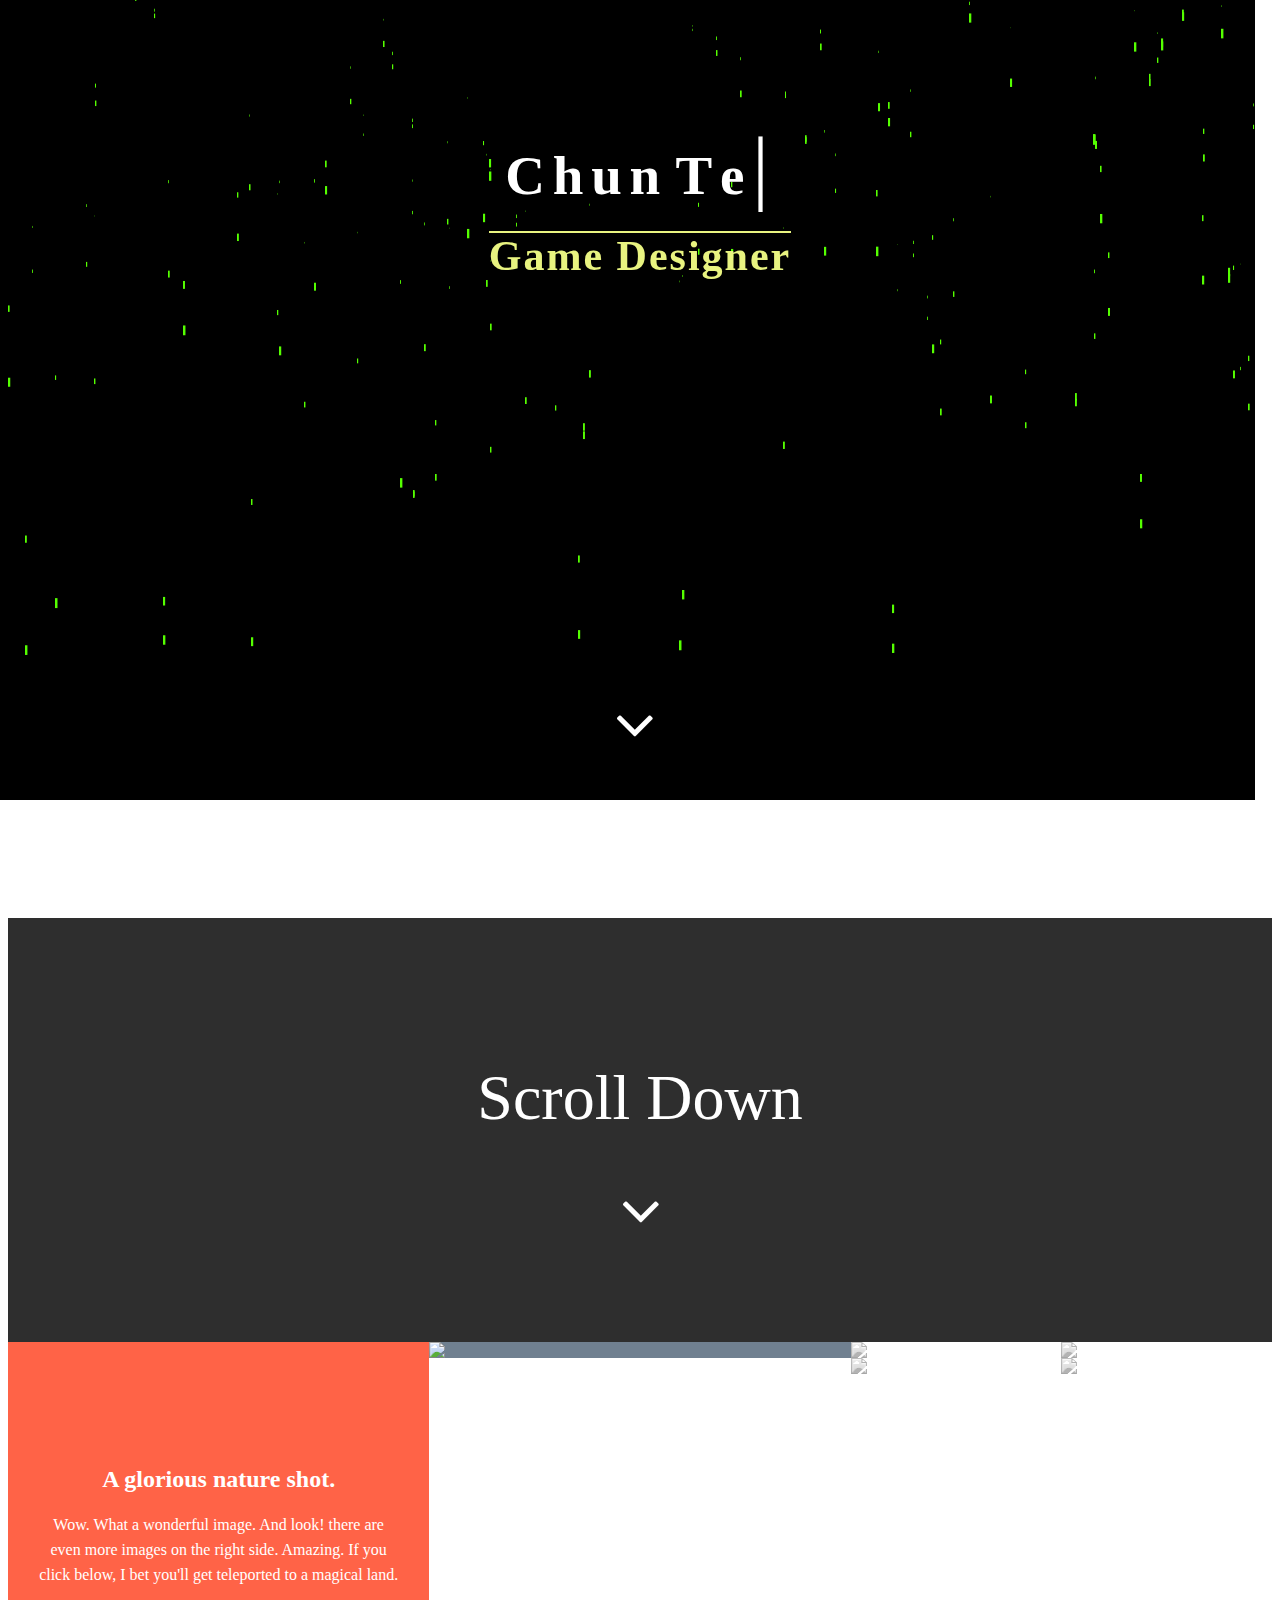
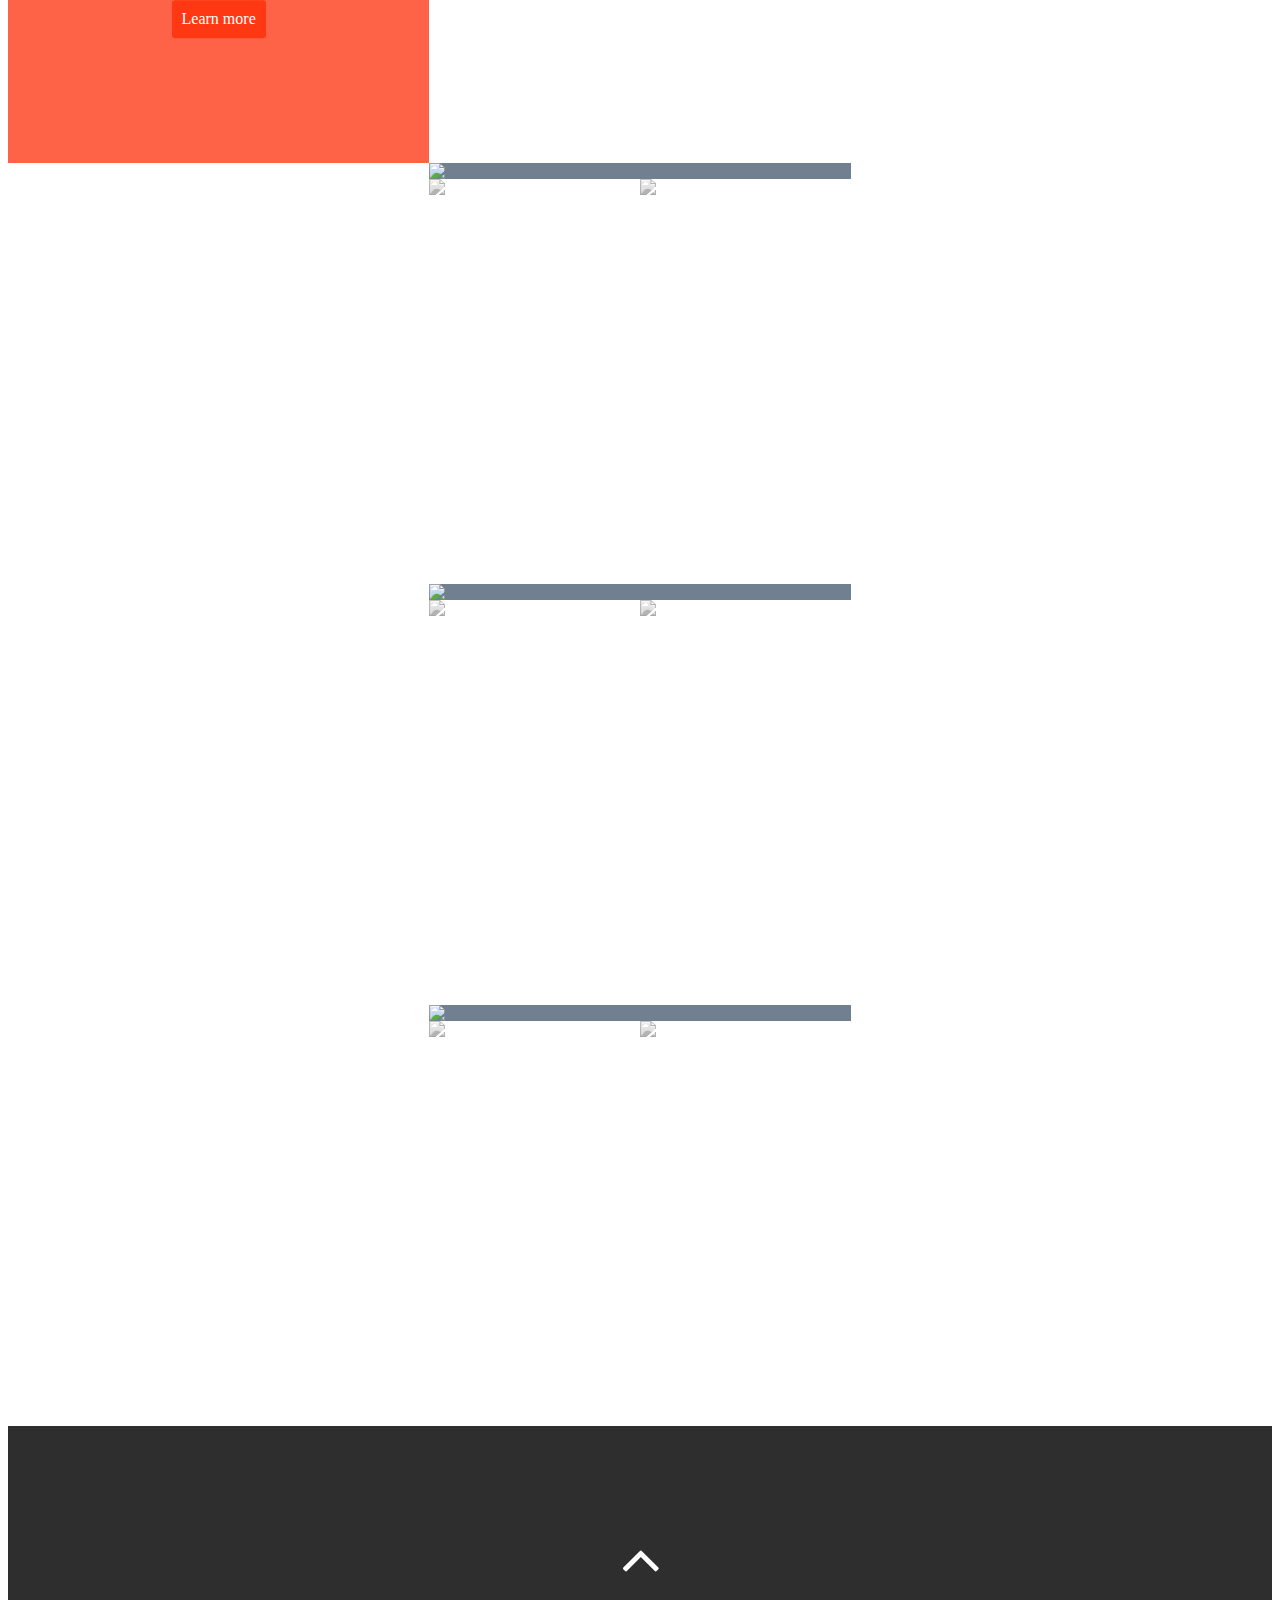
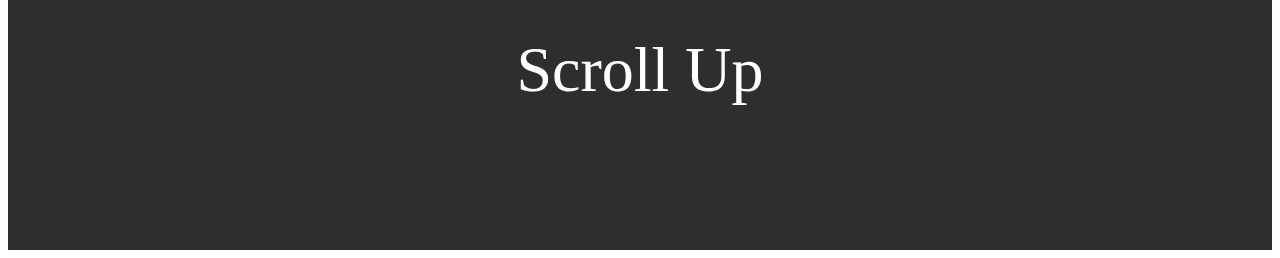
==== index.html @ 8a5d2be0 "some new stuff" ====
<!DOCTYPE html>
<html>
<head>
<meta charset="utf-8">
<meta name="viewport" content="width=device-width, initial-scale=1">
<link href="css/main.css" rel="stylesheet">
<link href="css/typing.css" rel="stylesheet">
<link href="css/box.css" rel="stylesheet">
<link rel="stylesheet" href="https://cdnjs.cloudflare.com/ajax/libs/font-awesome/4.4.0/css/font-awesome.min.css">
  <!-- <link href='https://fonts.googleapis.com/css?family=Montserrat' rel='stylesheet' type='text/css'> -->


	<title>Index</title>
</head>

<body>

	<script src="https://cdnjs.cloudflare.com/ajax/libs/jquery/2.1.3/jquery.min.js"></script>
	<script type="text/javascript" src="js/main.js"></script>
    <script type="text/javascript" src="js/layout.js"></script>
	<canvas id="canvas"></canvas>
    <script type="text/javascript" src="js/rain.js"></script>

    <header class="main_h">

	    <div class="row">
	        <a class="logo" href="index.html"><img src="img/home.png" ></a>

	        <nav>
	            <ul>
	                <li><a href="index.html#about">About</a></li>
	                <li><a href="index.html#projects">Projects</a></li>
	                <li><a href="index.html#contact">Contact</a></li>
	            </ul>
	        </nav>

	    </div> 

	</header>

    <div class="head">
        <div class="typing">
		      <span>C</span>
		      <span>h</span>
		      <span>u</span>
		      <span>n</span>
		      <span></span>
		      <span>T</span>
		      <span>e</span>
		      <span class="blink">|</span>
    	</div>

    	<h1><span>Game Designer</span></h1>

	    <div id="loader" style="visibility: visible;">
	      <!-- <div id="loading">LOADING</div> -->
	      <div id="origin" class="grass cube">
	        <div class="face boxtop"></div>
	        <div class="face boxbottom"></div>
	        <div class="face boxfront"></div>
	        <div class="face boxback"></div>
	        <div class="face boxleft"></div>
	        <div class="face boxright"></div>
	      </div>
    	</div>

    	<i class="fa fa-angle-down animated bounce"></i>

	</div>



  </div>
    <div class="header">


       <h1>Scroll Down</h1>
       <i class="fa fa-angle-down animated bounce"></i>
    </div>

    <div class="section animate">
       <div class="middle">
          <img src="https://images.unsplash.com/photo-1460400408855-36abd76648b9?dpr=2&auto=format&crop=entropy&fit=crop&w=250&h=250&q=80" />
       </div>
       <div class="left title">
          <div class="content">
             <h2>A glorious nature shot.</h2>
             <p>Wow. What a wonderful image. And look! there are even more images on the right side. Amazing. If you click below, I bet you'll get teleported to a magical land.</p>
             <a href="#" class="btn-primary">Learn more</a>
          </div>
       </div>
       <div class="right tiles">
          <img src="https://images.unsplash.com/photo-1460400408855-36abd76648b9?dpr=2&auto=format&crop=entropy&fit=crop&w=250&h=250&q=80" />
          <img src="https://images.unsplash.com/photo-1460400408855-36abd76648b9?dpr=2&auto=format&crop=entropy&fit=crop&w=250&h=250&q=80" />
          <img src="https://images.unsplash.com/photo-1460400408855-36abd76648b9?dpr=2&auto=format&crop=entropy&fit=crop&w=250&h=250&q=80" />
          <img src="https://images.unsplash.com/photo-1460400408855-36abd76648b9?dpr=2&auto=format&crop=entropy&fit=crop&w=250&h=250&q=80" />
       </div>
    </div>

    <div class="section">
       <div class="middle">
          <img src="https://images.unsplash.com/photo-1464655646192-3cb2ace7a67e?dpr=2&auto=format&crop=entropy&fit=crop&w=250&h=250&q=80" />
       </div>
       <div class="right title">
          <div class="content">
             <h2>Check out this guy.</h2>
             <p>What an interesting looking person! I wonder if they've ever climbed Mount Everest, or seen the Egyptian Pyramids. If not, I hope that one day they get to. You go random stock image person! Follow your dreams!</p>
          </div>
       </div>
       
       <div class="left tiles">
          <img src="https://images.unsplash.com/photo-1464655646192-3cb2ace7a67e?dpr=2&auto=format&crop=entropy&fit=crop&w=250&h=250&q=80" />
          <img src="https://images.unsplash.com/photo-1464655646192-3cb2ace7a67e?dpr=2&auto=format&crop=entropy&fit=crop&w=250&h=250&q=80" />
          <img src="https://images.unsplash.com/photo-1464655646192-3cb2ace7a67e?dpr=2&auto=format&crop=entropy&fit=crop&w=250&h=250&q=80" />
          <img src="https://images.unsplash.com/photo-1464655646192-3cb2ace7a67e?dpr=2&auto=format&crop=entropy&fit=crop&w=250&h=250&q=80" />
       </div>
       
    </div>

    <div class="section">
       <div class="middle">
          <img src="https://images.unsplash.com/photo-1465326117523-6450112b60b2?dpr=2&auto=format&crop=entropy&fit=crop&w=250&h=250&q=80" />
       </div>
       <div class="left title">
          <div class="content">
             <h2>That is one pretty building.</h2>
             <p>I once thought about becoming an architect. I wanted to create a house fit for a king. But then I failed maths. So I became a frontend developer instead.</p>
          </div>
       </div>
       
       <div class="right tiles">
          <img src="https://images.unsplash.com/photo-1465326117523-6450112b60b2?dpr=2&auto=format&crop=entropy&fit=crop&w=250&h=250&q=80" />
          <img src="https://images.unsplash.com/photo-1465326117523-6450112b60b2?dpr=2&auto=format&crop=entropy&fit=crop&w=250&h=250&q=80" />
          <img src="https://images.unsplash.com/photo-1465326117523-6450112b60b2?dpr=2&auto=format&crop=entropy&fit=crop&w=250&h=250&q=80" />
          <img src="https://images.unsplash.com/photo-1465326117523-6450112b60b2?dpr=2&auto=format&crop=entropy&fit=crop&w=250&h=250&q=80" />
       </div>
       
    </div>

    <div class="section">
       <div class="middle">
          <img src="https://images.unsplash.com/photo-1464822759023-fed622ff2c3b?dpr=2&auto=format&crop=entropy&fit=crop&w=250&h=250&q=80" />
       </div>
       <div class="right title">
          <div class="content">
             <h2>The future is now.</h2>
             <p>Check out that technology! Imagine if we went back in time and put one of those in the hands of a neanderthal. Do you think they'd be impressed, or just try to club us to death?</p>
          </div>
       </div>
       
       <div class="left tiles">
          <img src="https://images.unsplash.com/photo-1464822759023-fed622ff2c3b?dpr=2&auto=format&crop=entropy&fit=crop&w=250&h=250&q=80" />
          <img src="https://images.unsplash.com/photo-1464822759023-fed622ff2c3b?dpr=2&auto=format&crop=entropy&fit=crop&w=250&h=250&q=80" />
          <img src="https://images.unsplash.com/photo-1464822759023-fed622ff2c3b?dpr=2&auto=format&crop=entropy&fit=crop&w=250&h=250&q=80" />
          <img src="https://images.unsplash.com/photo-1464822759023-fed622ff2c3b?dpr=2&auto=format&crop=entropy&fit=crop&w=250&h=250&q=80" />
       </div>
       
    </div>

    <div class="footer">
       <i class="fa fa-angle-up animated bounce"></i>
       <h1>Scroll Up</h1>
    </div>



	





</body>


</html>
---- css/main.css ----
@font-face {
    font-family: Pixelmix;
    src: url('http://www.sfu.ca/~chuntew/IAT339/p4/P4/font/pixelmix.ttf');
}

body {
  font-family: Pixelmix;
}



.main_h {
  position: fixed;
  top: 0px;
  max-height: 70px;
  z-index: 999;
  width: 100%;
  padding-top: 17px;
  background: none;
  overflow: hidden;
  -webkit-transition: all 0.3s;
  transition: all 0.3s;
  opacity: 0;
  top: -100px;
  padding-bottom: 6px;
  left: 0;
}

.sticky {
  background-color: rgba(255, 255, 255, 0.93);
  opacity: 1;
  top: 0px;
  border-bottom: 1px solid gainsboro;
}

.logo {
  /*width: 50px;*/
  /*font-size: 25px;*/
  /*color: #8f8f8f;*/
  text-transform: uppercase;
  float: left;
  display: block;
  margin-top: 0;
  margin-left: 1em;
  line-height: 1;
  margin-bottom: 10px;
}

.logo img{
  width: 2.5em;
}

nav {
  float: right;
  /*width: 60%;*/
}


nav ul {
  list-style: none;
  overflow: hidden;
  text-align: right;
  float: right;
  margin-right: 2vw;
}



nav ul li {
  display: inline-block;
  margin-left: 35px;
  line-height: 1.5;
}

nav ul a {
  color: #888888;
  text-transform: uppercase;
  font-size: 18px;
  text-decoration: none;
}

.header, .footer {
  background: #2e2e2e;
  color: #fff;
  padding: 30px;
  text-align: center;
}

#canvas{
  position : absolute;
  top : 0px;
  left : 0px;
}



.head {
  position: relative;
/*  background: url(http://www.philippefercha.com/cd/toggle-menu-bg.jpg) no-repeat center center fixed;
  background-color: black;*/
  -webkit-background-size: cover;
  -moz-background-size: cover;
  background-size: cover;
  text-align: center;
  color: #fff;
  padding-top: 110px;
  min-height: 800px;
  letter-spacing: 2px;
  /*font-family: "Montserrat", sans-serif;*/
}

.head h1 {
  /*font-size: 50px;*/
  line-height: 1.3;
  margin: 0;
}
.head h1 span {
  font-size: 42px;
  color: #e8f380;
  border-top: 2px solid #e8f380;
  padding-bottom: 12px;
  line-height: 2;
}

.head i{
  display: block;
  margin: 0 auto;
  width: 26px;
  height: 46px;

  position: absolute;
  bottom: 20vh;
  left: 50%;
  margin-left: -26px;
}



@media (min-width: 768px) {
  .header, .footer {
    padding: 100px 30px;
  }
}

.header h1, .footer h1 {
  font-size: 4em;
  font-weight: 300;
}

.header i.fa, .footer i.fa, .head i.fa {
  font-size: 4em;
}

.header .bounce, .footer .bounce, .head .bounce{
  -webkit-animation-name: bounce;
  animation-name: bounce;
  -webkit-transform-origin: center bottom;
  transform-origin: center bottom;
  animation-iteration-count: infinite;
  -webkit-animation-iteration-count: infinite;
}

.header .animated, .footer .animated, .head .animated{
  -webkit-animation-duration: 2s;
  animation-duration: 2s;
  -webkit-animation-fill-mode: both;
  animation-fill-mode: both;
}

.section {
  width: 100%;
  position: relative;
}

.section .left, .section .middle, .section .right {
  width: 100%;
  display: block;
  color: #fff;
  box-sizing: border-box;
  left: 0;
  padding: 30px;
  text-align: center;
  overflow: hidden;
  -moz-transition: 0.3s ease-in-out all;
  -o-transition: 0.3s ease-in-out all;
  -webkit-transition: 0.3s ease-in-out all;
  transition: 0.3s ease-in-out all;
}

@media (min-width: 480px) {
  .section .left .content, .section .middle .content, .section .right .content {
    position: relative;
    top: 50%;
    -webkit-transform: translateY(-50%);
    -ms-transform: translateY(-50%);
    transform: translateY(-50%);
  }
}

@media (min-width: 480px) {
  .section .left, .section .middle, .section .right {
    width: 50%;
    font-size: 0.9em;
    padding: 10px;
    left: 0;
    float: left;
    position: absolute;
  }
}

@media (min-width: 768px) {
  .section .left, .section .middle, .section .right {
    width: 33.33333%;
    left: 33.33%;
    padding: 10px;
  }
}

@media (min-width: 992px) {
  .section .left, .section .middle, .section .right {
    padding: 30px;
    font-size: 1em;
  }
}

.section.animate .left {
  left: 0;
}

@media (min-width: 480px) {
  .section.animate .left {
    left: 50%;
  }
}

@media (min-width: 768px) {
  .section.animate .left {
    left: 0;
  }
}

.section.animate .right {
  left: 0;
}

@media (min-width: 480px) {
  .section.animate .right {
    left: 50%;
  }
}

@media (min-width: 768px) {
  .section.animate .right {
    left: 66.66%;
  }
}

.section .title {
  background: tomato;
}

.section .title h2 {
  margin-top: 0;
}

.section .title p {
  line-height: 1.55em;
  margin-bottom: 0.75em;
}

.section .title .btn-primary {
  color: #fff;
  background: #ff3814;
  padding: 10px;
  text-decoration: none;
  border-radius: 3px;
  display: inline-block;
  -moz-transition: 0.3s ease-in-out all;
  -o-transition: 0.3s ease-in-out all;
  -webkit-transition: 0.3s ease-in-out all;
  transition: 0.3s ease-in-out all;
}

.section .title .btn-primary:hover {
  background: #f92600;
}

.section .tiles {
  padding: 0;
  background: #fff;
  clear: both;
  display: none;
  float: none;
}

.section .tiles img {
  width: 50%;
  float: left;
  height: auto;
  opacity: 0.7;
  -moz-transition: 0.3s ease-in-out all;
  -o-transition: 0.3s ease-in-out all;
  -webkit-transition: 0.3s ease-in-out all;
  transition: 0.3s ease-in-out all;
  -webkit-filter: grayscale(100%);
  -moz-filter: grayscale(100%);
  -o-filter: grayscale(100%);
}

.section .tiles img:hover {
  opacity: 1;
  -webkit-filter: grayscale(0%);
  -moz-filter: grayscale(0%);
  -o-filter: grayscale(0%);
}

@media (min-width: 768px) {
  .section .tiles {
    display: block;
  }
}

.section .middle {
  background: slategray;
  z-index: 2;
  padding: 0;
}

.section .middle img {
  width: 100%;
  height: auto;
  display: block;
}

@-webkit-keyframes bounce {
  0%, 20%, 50%, 80%, 100% {
    -webkit-transform: translateY(0);
  }
  40% {
    -webkit-transform: translateY(-20px);
  }
  60% {
    -webkit-transform: translateY(-10px);
  }
}

@keyframes bounce {
  0%, 20%, 50%, 80%, 100% {
    transform: translateY(0);
  }
  40% {
    transform: translateY(-20px);
  }
  60% {
    transform: translateY(-10px);
  }
}
---- css/typing.css ----
.typing {
  /*font-family: "Montserrat", sans-serif;*/
  font-size: 55px;
  letter-spacing: 0;
}
.typing > * {
  margin-left: -6px;
  font-weight: 700;
  display: inline-block;
  animation-name: appear;
  animation-duration: .01s;
  animation-fill-mode: both;
}
.typing > *:nth-of-type(1) {
  animation-delay: 1s
}
.typing > *:nth-of-type(2) {
  animation-delay: 1.4s
}
.typing > *:nth-of-type(3) {
  animation-delay: 1.7s
}
.typing > *:nth-of-type(4) {
  animation-delay: 2s
}
.typing > *:nth-of-type(5) {
  animation-delay: 2.4s
}
.typing > *:nth-of-type(6) {
  animation-delay: 2.7s
}
.typing > *:nth-of-type(7) {
  animation-delay: 3.1s
}
@keyframes appear {
  from {
    font-size: 0em;
  }
  to {
    font-size: 1em;
  }
}
.blink {
  font-size: 1.5em;
  font-weight: 400;
  display: inline-block;
  visibility: visible;
  width: auto;
  animation-name: flash;
  animation-duration: .8s;
  animation-timing-function: linear;
  animation-fill-mode: both;
  animation-iteration-count: infinite;
}
@keyframes flash {
  0% {
    opacity: 0;
  }
  25% {
    opacity: 1;
  }
  75% {
    opacity: 1;
  }
  100% {
    opacity: 0;
  }
}
/* CSS for centering demo */
/*body {
  display: flex;
  justify-content: center;
  align-items: center;
  height: 100vh;
}*/
---- css/box.css ----
/*body {
  background: linear-gradient(to bottom, #cee7d4 0%, #f5f4c9 100%);
  background-repeat: no-repeat;
  background-attachment: fixed;
  overflow: hidden;
  perspective: 1000px;
}*/

.cube {
  position: relative;
  margin: calc(45vh - 150px) auto;
  width: 150px;
  height: 150px;
  transform-style: preserve-3d;
  transform: rotateX(-15deg) rotateY(45deg);
  transition: all .75s ease;
}

.face {
  width: 150px;
  height: 150px;
  position: absolute;
  /*border: $size / 100 solid #ddd;*/
  box-sizing: border-box;
}

.face.top {
  transform: rotateY(180deg) rotateX(90deg) translate3d(0, 0, 75px);
}

.face.bottom {
  transform: rotateY(180deg) rotateX(90deg) translate3d(0, 0, -75px);
}

.face.front {
  transform: translate3d(0, 0, 75px);
}

.face.back {
  transform: translate3d(0, 0, -75px);
}

.face.left {
  transform: rotateY(90deg) translate3d(0, 0, -75px);
}

.face.right {
  transform: rotateY(90deg) translate3d(0, 0, 75px);
}

.grass .back {
  background: url(https://t5.rbxcdn.com/3ee9f2b9178eae5fbc7bfdec1d78f4d7);
  background-size: 100% 100%;
}

.grass .front {
  background: url(https://t5.rbxcdn.com/3ee9f2b9178eae5fbc7bfdec1d78f4d7);
  background-size: 100% 100%;
}

.grass .left {
  background: url(https://t5.rbxcdn.com/3ee9f2b9178eae5fbc7bfdec1d78f4d7);
  background-size: 100% 100%;
}

.grass .right {
  background: url(https://t5.rbxcdn.com/3ee9f2b9178eae5fbc7bfdec1d78f4d7);
  background-size: 100% 100%;
}

.grass .top {
  background: url("https://t5.rbxcdn.com/e3ebf0f90e67c42bed2e75704a467a47");
  background-size: 100% 100%;
}

.grass .bottom {
  background: url(http://static.planetminecraft.com/files/resource_media/screenshot/1236/pack_3530346.jpg);
  background-size: 100% 100%;
  text-align: center;
}

#origin {
  -webkit-animation-name: spin;
  -webkit-animation-duration: 5s;
  animation-name: spin;
  animation-duration: 5s;
  animation-iteration-count: infinite;
  -webkit-animation-iteration-count: infinite;
  -webkit-animation-timing-function: linear;
  animation-timing-function: linear;
}

#loader {
  position: absolute;
  top: 10vh;
  left: 0px;
  width: 99vw;
  height: 100vh;
}

#loading {
  font-size: 75px;
  font-family: Impact, Haettenschweiler, "Franklin Gothic Bold", Charcoal, "Helvetica Inserat", "Bitstream Vera Sans Bold", "Arial Black", "sans serif";
  position: relative;
  top: calc(45vh - 150px);
  text-align: center;
  z-index: 1;
  transition: all .75s ease;
  -webkit-animation-name: spin;
  -webkit-animation-duration: 5s;
  animation-name: spin;
  animation-duration: 5s;
  animation-iteration-count: infinite;
  -webkit-animation-iteration-count: infinite;
  -webkit-animation-timing-function: linear;
  animation-timing-function: linear;
}

@keyframes spin {
  from {
    transform: rotateX(-3deg) rotateY(0deg);
  }
  to {
    transform: rotateX(-3deg) rotateY(360deg);
  }
}
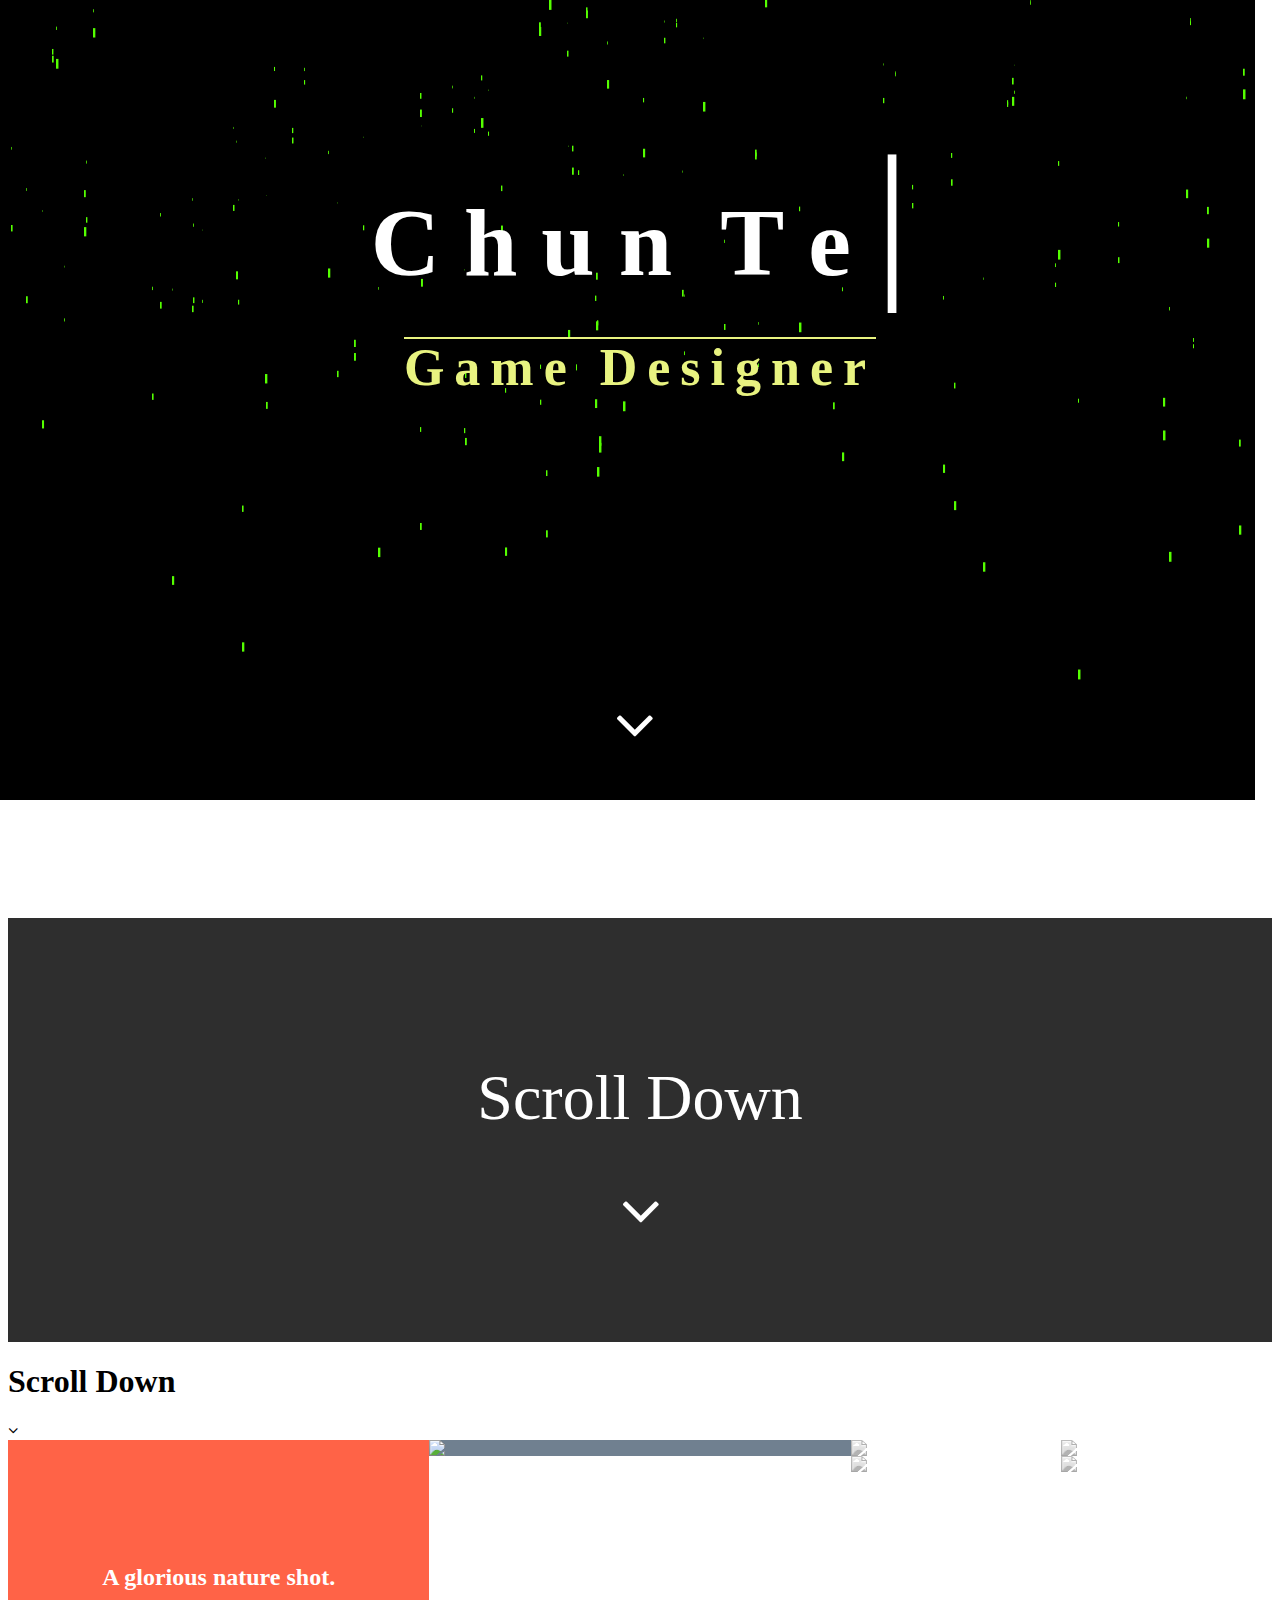
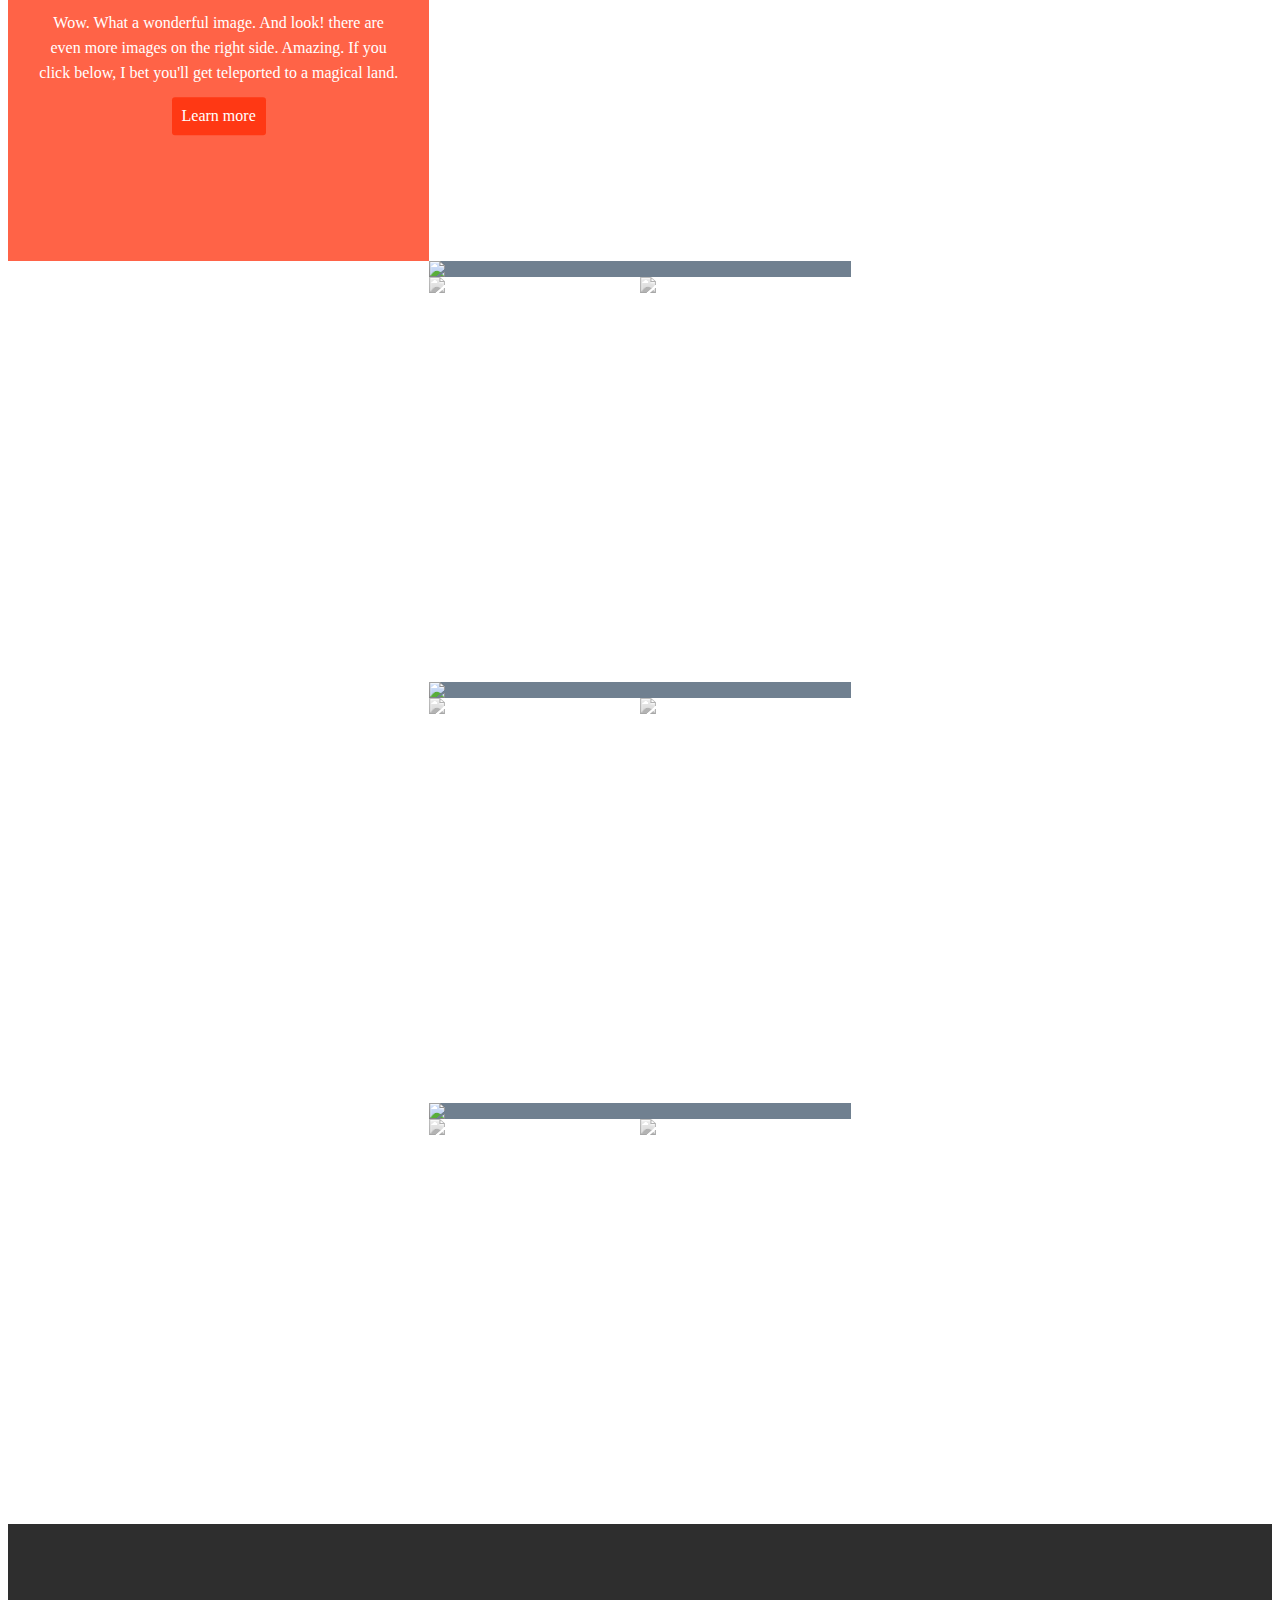
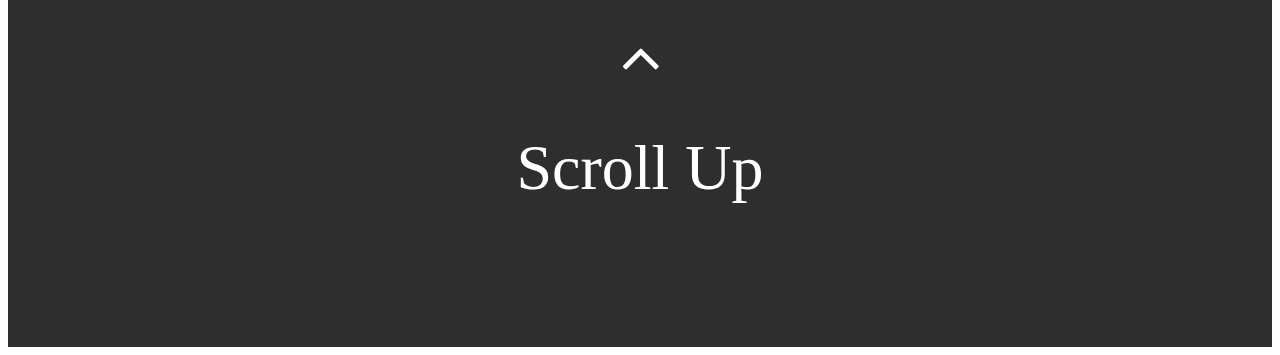
==== commit 9343177f: "type" ====
--- a/index.html
+++ b/index.html
@@ -77,6 +77,16 @@
        <h1>Scroll Down</h1>
        <i class="fa fa-angle-down animated bounce"></i>
     </div>
+
+    <div class="grid-10-of-10">
+    	</div>
+
+
+       <h1>Scroll Down</h1>
+       <i class="fa fa-angle-down animated bounce"></i>
+    </div>
+
+
 
     <div class="section animate">
        <div class="middle">
--- a/css/main.css
+++ b/css/main.css
@@ -1,6 +1,6 @@
 @font-face {
     font-family: Pixelmix;
-    src: url('http://www.sfu.ca/~chuntew/IAT339/p4/P4/font/pixelmix.ttf');
+    src: url('http://www.sfu.ca/~chuntew/IAT339/p4/P4/font/PIXELADE.TTF');
 }
 
 body {
@@ -43,7 +43,7 @@
   margin-top: 0;
   margin-left: 1em;
   line-height: 1;
-  margin-bottom: 10px;
+  margin-top: 10px;
 }
 
 .logo img{
@@ -75,7 +75,7 @@
 nav ul a {
   color: #888888;
   text-transform: uppercase;
-  font-size: 18px;
+  font-size: 24px;
   text-decoration: none;
 }
 
@@ -115,11 +115,13 @@
   margin: 0;
 }
 .head h1 span {
-  font-size: 42px;
+  font-size: 52px;
   color: #e8f380;
   border-top: 2px solid #e8f380;
   padding-bottom: 12px;
   line-height: 2;
+  letter-spacing: 10px;
+  
 }
 
 .head i{
--- a/css/typing.css
+++ b/css/typing.css
@@ -1,10 +1,10 @@
 .typing {
   /*font-family: "Montserrat", sans-serif;*/
-  font-size: 55px;
+  font-size: 6em;
   letter-spacing: 0;
 }
 .typing > * {
-  margin-left: -6px;
+  /*margin-left: -6px;*/
   font-weight: 700;
   display: inline-block;
   animation-name: appear;
@@ -41,7 +41,7 @@
   }
 }
 .blink {
-  font-size: 1.5em;
+  font-size: 1.8em;
   font-weight: 400;
   display: inline-block;
   visibility: visible;
--- a/css/box.css
+++ b/css/box.css
@@ -8,7 +8,7 @@
 
 .cube {
   position: relative;
-  margin: calc(45vh - 150px) auto;
+  margin: calc(45vh - 50px) auto;
   width: 150px;
   height: 150px;
   transform-style: preserve-3d;
@@ -24,56 +24,56 @@
   box-sizing: border-box;
 }
 
-.face.top {
+.face.boxtop {
   transform: rotateY(180deg) rotateX(90deg) translate3d(0, 0, 75px);
 }
 
-.face.bottom {
+.face.boxbottom {
   transform: rotateY(180deg) rotateX(90deg) translate3d(0, 0, -75px);
 }
 
-.face.front {
+.face.boxfront {
   transform: translate3d(0, 0, 75px);
 }
 
-.face.back {
+.face.boxback {
   transform: translate3d(0, 0, -75px);
 }
 
-.face.left {
+.face.boxleft {
   transform: rotateY(90deg) translate3d(0, 0, -75px);
 }
 
-.face.right {
+.face.boxright {
   transform: rotateY(90deg) translate3d(0, 0, 75px);
 }
 
-.grass .back {
+.grass .boxback {
   background: url(https://t5.rbxcdn.com/3ee9f2b9178eae5fbc7bfdec1d78f4d7);
   background-size: 100% 100%;
 }
 
-.grass .front {
+.grass .boxfront {
   background: url(https://t5.rbxcdn.com/3ee9f2b9178eae5fbc7bfdec1d78f4d7);
   background-size: 100% 100%;
 }
 
-.grass .left {
+.grass .boxleft {
   background: url(https://t5.rbxcdn.com/3ee9f2b9178eae5fbc7bfdec1d78f4d7);
   background-size: 100% 100%;
 }
 
-.grass .right {
+.grass .boxright {
   background: url(https://t5.rbxcdn.com/3ee9f2b9178eae5fbc7bfdec1d78f4d7);
   background-size: 100% 100%;
 }
 
-.grass .top {
+.grass .boxtop {
   background: url("https://t5.rbxcdn.com/e3ebf0f90e67c42bed2e75704a467a47");
   background-size: 100% 100%;
 }
 
-.grass .bottom {
+.grass .boxbottom {
   background: url(http://static.planetminecraft.com/files/resource_media/screenshot/1236/pack_3530346.jpg);
   background-size: 100% 100%;
   text-align: center;
@@ -94,7 +94,7 @@
   position: absolute;
   top: 10vh;
   left: 0px;
-  width: 99vw;
+  width: 100%;
   height: 100vh;
 }
 
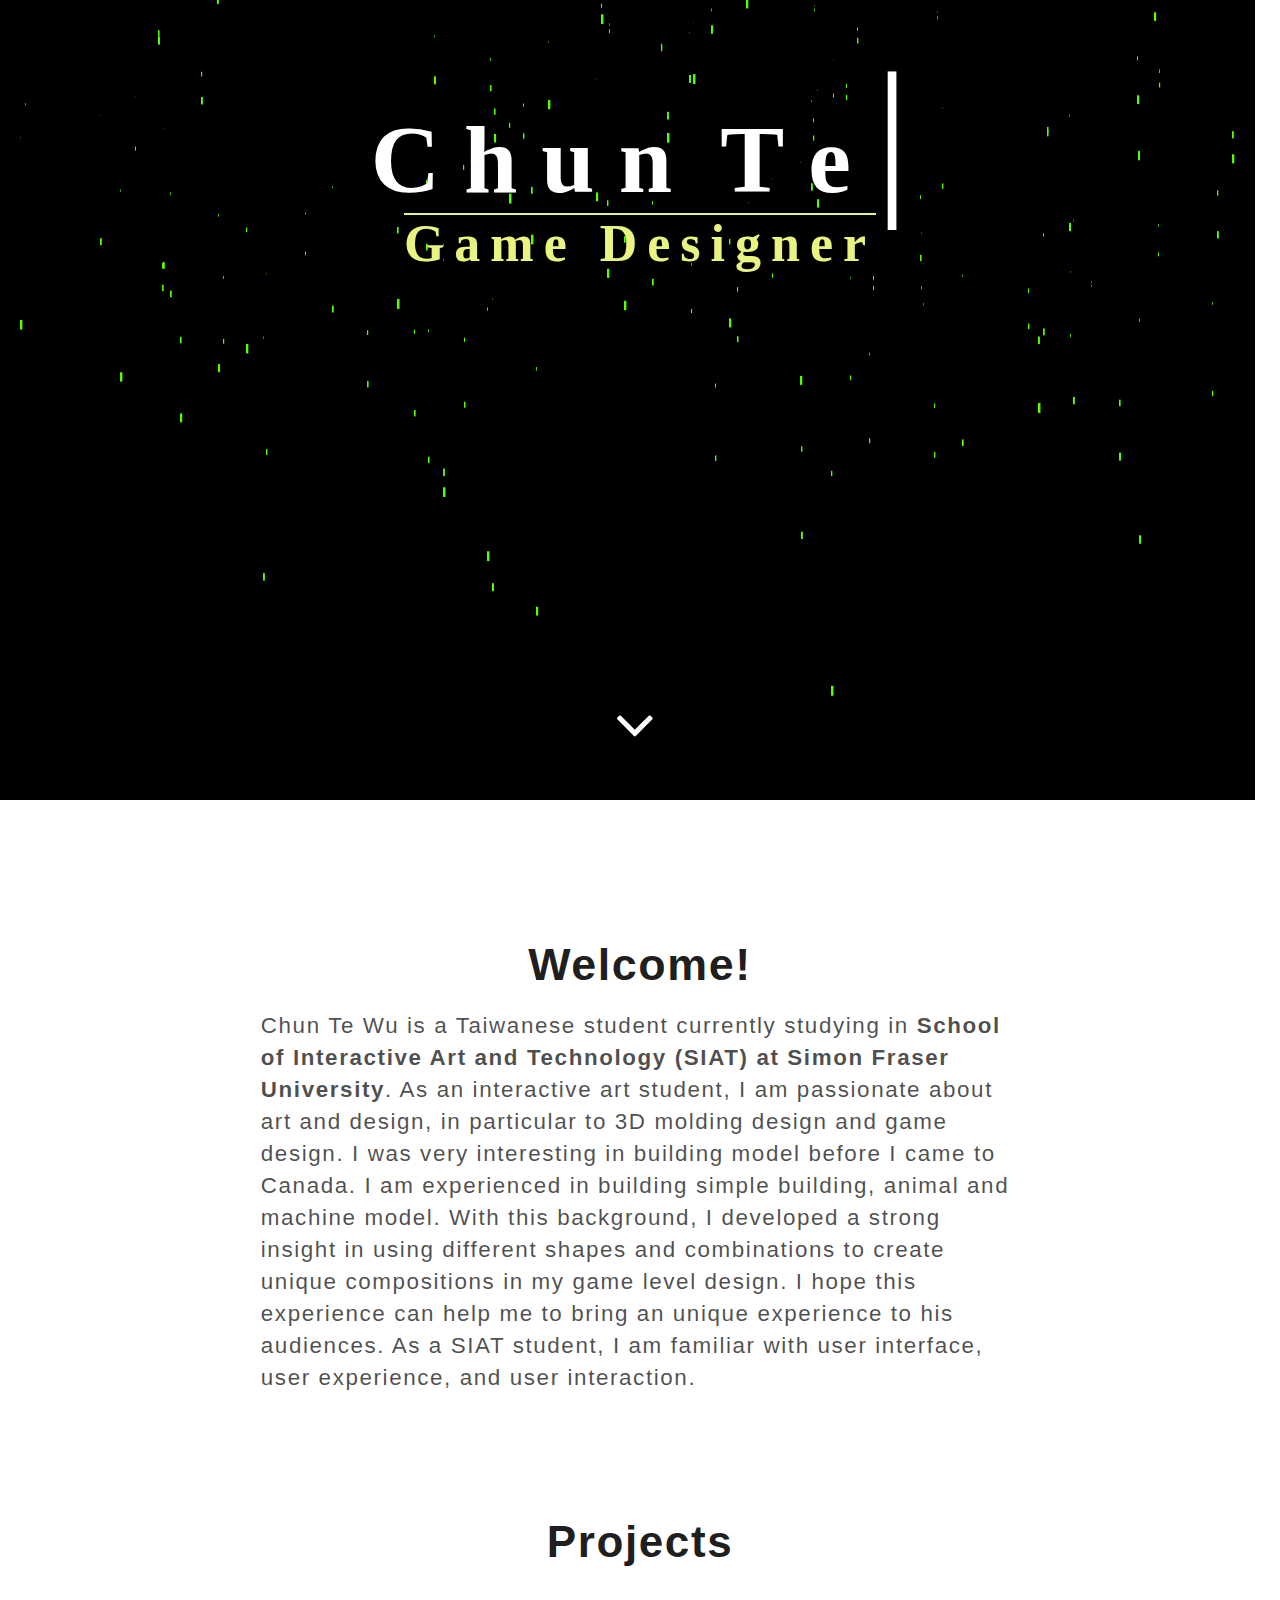
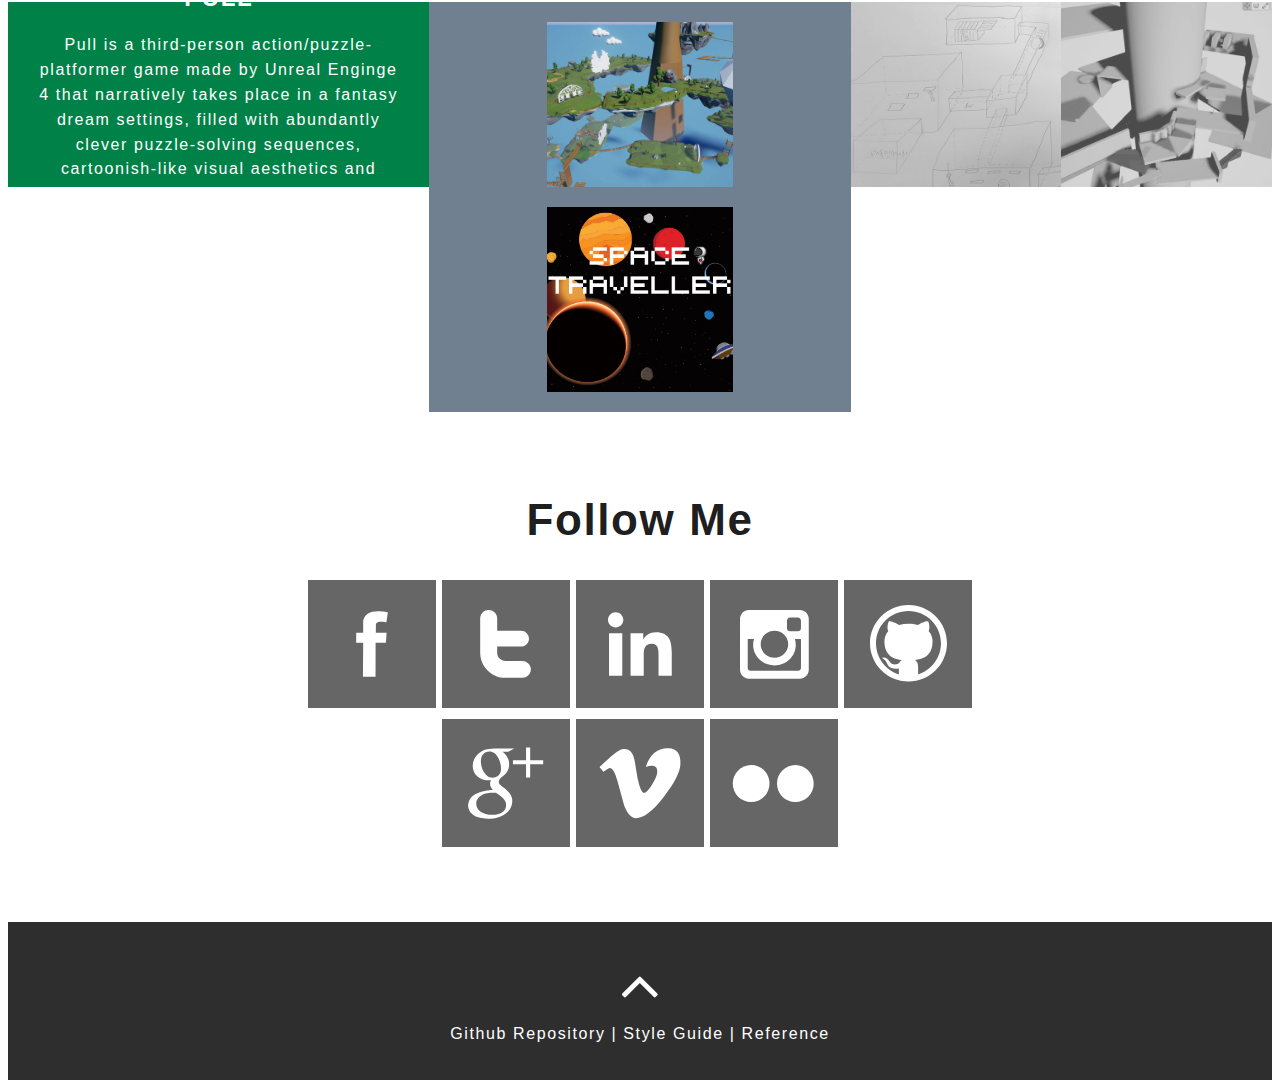
==== commit 29241eb7: "index" ====
--- a/index.html
+++ b/index.html
@@ -6,6 +6,7 @@
 <link href="css/main.css" rel="stylesheet">
 <link href="css/typing.css" rel="stylesheet">
 <link href="css/box.css" rel="stylesheet">
+<link href="css/project.css" rel="stylesheet">
 <link rel="stylesheet" href="https://cdnjs.cloudflare.com/ajax/libs/font-awesome/4.4.0/css/font-awesome.min.css">
   <!-- <link href='https://fonts.googleapis.com/css?family=Montserrat' rel='stylesheet' type='text/css'> -->
 
@@ -28,7 +29,7 @@
 
 	        <nav>
 	            <ul>
-	                <li><a href="index.html#about">About</a></li>
+	                <li><a href="index.html#to_about">About</a></li>
 	                <li><a href="index.html#projects">Projects</a></li>
 	                <li><a href="index.html#contact">Contact</a></li>
 	            </ul>
@@ -64,112 +65,118 @@
 	      </div>
     	</div>
 
-    	<i class="fa fa-angle-down animated bounce"></i>
+    	<i class="fa fa-angle-down animated bounce" id="to_about"></i>
 
 	</div>
 
 
 
   </div>
-    <div class="header">
 
 
-       <h1>Scroll Down</h1>
-       <i class="fa fa-angle-down animated bounce"></i>
-    </div>
+    <div class="grid-10-of-10" >
+    	<div class="grid-welcom" id="about">
+    	 <h1>Welcome!</h1>
 
-    <div class="grid-10-of-10">
-    	</div>
-
-
-       <h1>Scroll Down</h1>
-       <i class="fa fa-angle-down animated bounce"></i>
+		    <p>Chun Te Wu is a Taiwanese student currently studying in <b>School of Interactive Art and Technology (SIAT) at Simon Fraser University</b>. As an interactive art student, I am passionate about art and design, in particular to 3D molding design and game design. I was very interesting in building model before I came to Canada. I am experienced in building simple building, animal and machine model. With this background, I developed a strong insight in using different shapes and combinations to create unique compositions in my game level design. I hope this experience can help me to bring an unique experience to his audiences. As a SIAT student, I am familiar with user interface, user experience, and user interaction.</p>
+		</div>
     </div>
 
 
 
-    <div class="section animate">
-       <div class="middle">
-          <img src="https://images.unsplash.com/photo-1460400408855-36abd76648b9?dpr=2&auto=format&crop=entropy&fit=crop&w=250&h=250&q=80" />
-       </div>
-       <div class="left title">
-          <div class="content">
-             <h2>A glorious nature shot.</h2>
-             <p>Wow. What a wonderful image. And look! there are even more images on the right side. Amazing. If you click below, I bet you'll get teleported to a magical land.</p>
-             <a href="#" class="btn-primary">Learn more</a>
-          </div>
-       </div>
-       <div class="right tiles">
-          <img src="https://images.unsplash.com/photo-1460400408855-36abd76648b9?dpr=2&auto=format&crop=entropy&fit=crop&w=250&h=250&q=80" />
-          <img src="https://images.unsplash.com/photo-1460400408855-36abd76648b9?dpr=2&auto=format&crop=entropy&fit=crop&w=250&h=250&q=80" />
-          <img src="https://images.unsplash.com/photo-1460400408855-36abd76648b9?dpr=2&auto=format&crop=entropy&fit=crop&w=250&h=250&q=80" />
-          <img src="https://images.unsplash.com/photo-1460400408855-36abd76648b9?dpr=2&auto=format&crop=entropy&fit=crop&w=250&h=250&q=80" />
-       </div>
+
+
+    <div class="grid-10-of-10" id="projects">
+    	
+    	 <h1>Projects</h1>
+    
+
+
+
+	    <div class="section animate" >
+
+	       <div class="middle product_collage">
+	          	<ul id="rig">
+					<li>
+					    <a class="rig-cell" href="pull.html">
+					    <img class="rig-img" src="img/pull_square.jpg" alt="product_list">
+					    <span class="rig-overlay"></span>
+					    <span class="rig-text">PULL <span class="rig-text_content">Unreal Project</span></span>
+					    </a>
+					</li>
+				</ul>
+	       </div>
+	       <div class="left title" id="project_pull_text">
+	          <div class="content">
+	             <h2>PULL</h2>
+	             <p>Pull is a third-person action/puzzle-platformer game made by Unreal Enginge 4 that narratively takes place in a fantasy dream settings, filled with abundantly clever puzzle-solving sequences, cartoonish-like visual aesthetics and compelling narrative storyline.</p>
+	             <!-- <a href="#" class="btn-primary">Learn more</a> -->
+	          </div>
+	       </div>
+	       <div class="right tiles">
+	        <img src="img/process1.jpg" alt="pull">
+			<img src="img/process2.jpg" alt="pull">
+			<img src="img/process3.jpg" alt="pull">
+			<img src="img/process4.jpg" alt="pull">
+	       </div>
+	    </div>
+
+	    <div class="section">
+	       <div class="middle product_collage">
+	          	<ul id="rig">
+					<li>
+					    <a class="rig-cell" href="pull.html">
+					    <img class="rig-img" src="img/space_traveller_square.jpg" alt="product_list">
+					    <span class="rig-overlay"></span>
+					    <span class="rig-text">Space Traveller<span class="rig-text_content">Unity Project</span></span>
+					    </a>
+					</li>
+				</ul>
+	       </div>
+	       <div class="right title" id="project_space_text">
+	          <div class="content">
+	             <h2>Space Traveller</h2>
+	             <p>Space Traveller is a 2D platformer game made by Unity base on a space themed narrative which brings the players into an interactive side scrolling space adventure.</p>
+	          </div>
+	       </div>
+	       
+	       <div class="left tiles">
+	        <img src="img/space_index1.jpg" alt="space">
+			<img src="img/space_index2.jpg" alt="space">
+			<img src="img/space_index3.jpg" alt="space">
+			<img src="img/space_index4.jpg" alt="space">
+	       </div>
+	       
+	    </div>
+
     </div>
 
-    <div class="section">
-       <div class="middle">
-          <img src="https://images.unsplash.com/photo-1464655646192-3cb2ace7a67e?dpr=2&auto=format&crop=entropy&fit=crop&w=250&h=250&q=80" />
-       </div>
-       <div class="right title">
-          <div class="content">
-             <h2>Check out this guy.</h2>
-             <p>What an interesting looking person! I wonder if they've ever climbed Mount Everest, or seen the Egyptian Pyramids. If not, I hope that one day they get to. You go random stock image person! Follow your dreams!</p>
-          </div>
-       </div>
-       
-       <div class="left tiles">
-          <img src="https://images.unsplash.com/photo-1464655646192-3cb2ace7a67e?dpr=2&auto=format&crop=entropy&fit=crop&w=250&h=250&q=80" />
-          <img src="https://images.unsplash.com/photo-1464655646192-3cb2ace7a67e?dpr=2&auto=format&crop=entropy&fit=crop&w=250&h=250&q=80" />
-          <img src="https://images.unsplash.com/photo-1464655646192-3cb2ace7a67e?dpr=2&auto=format&crop=entropy&fit=crop&w=250&h=250&q=80" />
-          <img src="https://images.unsplash.com/photo-1464655646192-3cb2ace7a67e?dpr=2&auto=format&crop=entropy&fit=crop&w=250&h=250&q=80" />
-       </div>
-       
-    </div>
+	<div class="grid-col-10of10">
+		<div class="grid-contact" id="contact">
+	    	<h1>Follow Me</h1>
+	    </div>
 
-    <div class="section">
-       <div class="middle">
-          <img src="https://images.unsplash.com/photo-1465326117523-6450112b60b2?dpr=2&auto=format&crop=entropy&fit=crop&w=250&h=250&q=80" />
-       </div>
-       <div class="left title">
-          <div class="content">
-             <h2>That is one pretty building.</h2>
-             <p>I once thought about becoming an architect. I wanted to create a house fit for a king. But then I failed maths. So I became a frontend developer instead.</p>
-          </div>
-       </div>
-       
-       <div class="right tiles">
-          <img src="https://images.unsplash.com/photo-1465326117523-6450112b60b2?dpr=2&auto=format&crop=entropy&fit=crop&w=250&h=250&q=80" />
-          <img src="https://images.unsplash.com/photo-1465326117523-6450112b60b2?dpr=2&auto=format&crop=entropy&fit=crop&w=250&h=250&q=80" />
-          <img src="https://images.unsplash.com/photo-1465326117523-6450112b60b2?dpr=2&auto=format&crop=entropy&fit=crop&w=250&h=250&q=80" />
-          <img src="https://images.unsplash.com/photo-1465326117523-6450112b60b2?dpr=2&auto=format&crop=entropy&fit=crop&w=250&h=250&q=80" />
-       </div>
-       
-    </div>
+	    <div class="wrap">
+		  <div class="facebook goof icon"><a href="http://www.facebook.com" target="_blank"></a></div>
+		  <div class="twitter icon"><a href="http://www.twitter.com" target="_blank"></a></div>
+		  <div class="linkedin icon"><a href="http://www.linkedin.com" target="_blank"></a></div>	  
+		  <div class="instagram icon"><a href="http://www.pintrest.com" target="_blank"></a></div>
+		  <div class="github icon"><a href="http://www.github.com" target="_blank"></a></div>
+		  <div class="plus icon"><a href="http://www.plus.google.com" target="_blank"></a></div>
+		  <div class="vimeo icon"><a href="http://www.vimeo.com" target="_blank"></a></div>
+		  <div class="flickr icon"><a href="http://www.flickr.com" target="_blank"></a></div>
+		</div>
 
-    <div class="section">
-       <div class="middle">
-          <img src="https://images.unsplash.com/photo-1464822759023-fed622ff2c3b?dpr=2&auto=format&crop=entropy&fit=crop&w=250&h=250&q=80" />
-       </div>
-       <div class="right title">
-          <div class="content">
-             <h2>The future is now.</h2>
-             <p>Check out that technology! Imagine if we went back in time and put one of those in the hands of a neanderthal. Do you think they'd be impressed, or just try to club us to death?</p>
-          </div>
-       </div>
-       
-       <div class="left tiles">
-          <img src="https://images.unsplash.com/photo-1464822759023-fed622ff2c3b?dpr=2&auto=format&crop=entropy&fit=crop&w=250&h=250&q=80" />
-          <img src="https://images.unsplash.com/photo-1464822759023-fed622ff2c3b?dpr=2&auto=format&crop=entropy&fit=crop&w=250&h=250&q=80" />
-          <img src="https://images.unsplash.com/photo-1464822759023-fed622ff2c3b?dpr=2&auto=format&crop=entropy&fit=crop&w=250&h=250&q=80" />
-          <img src="https://images.unsplash.com/photo-1464822759023-fed622ff2c3b?dpr=2&auto=format&crop=entropy&fit=crop&w=250&h=250&q=80" />
-       </div>
-       
-    </div>
+	</div>
 
     <div class="footer">
-       <i class="fa fa-angle-up animated bounce"></i>
-       <h1>Scroll Up</h1>
+	    <a href="#"><i class="fa fa-angle-up animated bounce"></i></a>
+	    <div>
+	    	<a href="http://www.github.com">Github Repository | </a> 
+			<a href="http://www.github.com">Style Guide | </a> 
+			<a href="http://www.github.com">Reference</a>
+	    </div>
+	    
     </div>
 
 
--- a/css/main.css
+++ b/css/main.css
@@ -4,13 +4,17 @@
 }
 
 body {
-  font-family: Pixelmix;
+  /*font-family: Pixelmix;*/
+  font-family: "Montserrat", sans-serif;
+  letter-spacing: 0.1em;
+  line-height: 2em;
 }
 
 
 
 .main_h {
   position: fixed;
+  font-family: Pixelmix;
   top: 0px;
   max-height: 70px;
   z-index: 999;
@@ -31,6 +35,7 @@
   opacity: 1;
   top: 0px;
   border-bottom: 1px solid gainsboro;
+
 }
 
 .logo {
@@ -62,14 +67,24 @@
   text-align: right;
   float: right;
   margin-right: 2vw;
-}
-
-
+
+}
+
+a:visited, a:link, a:hover, a:active{
+  text-decoration: none;
+  /*color: white;*/
+}
 
 nav ul li {
   display: inline-block;
   margin-left: 35px;
   line-height: 1.5;
+}
+
+@media (max-width: 768px) {
+  nav ul li {
+    margin-left: 10px;
+  }
 }
 
 nav ul a {
@@ -77,9 +92,17 @@
   text-transform: uppercase;
   font-size: 24px;
   text-decoration: none;
-}
-
-.header, .footer {
+
+}
+
+.header {
+  background: #2e2e2e;
+  color: #fff;
+  padding: 30px;
+  text-align: center;
+}
+
+.footer {
   background: #2e2e2e;
   color: #fff;
   padding: 30px;
@@ -111,6 +134,7 @@
 
 .head h1 {
   /*font-size: 50px;*/
+  font-family: Pixelmix;
   line-height: 1.3;
   margin: 0;
 }
@@ -121,7 +145,7 @@
   padding-bottom: 12px;
   line-height: 2;
   letter-spacing: 10px;
-  
+
 }
 
 .head i{
@@ -136,12 +160,183 @@
   margin-left: -26px;
 }
 
-
-
+.footer a{
+  color: white;
+}
+
+/*---------------------social icons---------------*/
+
+
+.wrap{
+  margin: 0 auto;
+  text-align: center;
+  width: 60%;
+  margin-bottom: 4em;
+}
+
+@media (max-width: 768px) {
+  .wrap{
+    width: 100%;
+  }
+}
+
+
+
+.wrap div{
+  display: inline-block;
+}
+
+.icon{
+  background-color: rgba(0, 0, 0, 0.6);
+  background-repeat:no-repeat;
+  background-position:center center;
+  height: 8em;
+  width: 8em;
+  -webkit-transition: background-color 0.4s ease;
+  -moz-transition: background-color 0.4s ease;
+  -ms-transition: background-color 0.4s ease;
+  -o-transition: background-color 0.4s ease;
+  transition: background-color 0.4s ease;
+}
+
+.goof{
+  -webkit-transition: all 0.4s cubic-bezier(0,2,0,2);
+  -moz-transition: all 0.4s cubic-bezier(0,2,0,2);
+  -ms-transition: all 0.4s cubic-bezier(0,2,0,2);
+  -o-transition: all 0.4s cubic-bezier(0,2,0,2);
+  transition: all 0.4s cubic-bezier(0,2,0,2);
+}
+
+.goof:hover{
+  background-size:35%;
+}
+
+.icon a{
+  display: block;
+  height: 100%;
+  width: 100%;
+}
+
+.facebook{
+  background-image:url([data-uri]);
+  background-size:25%;  
+}
+
+.facebook:hover{
+  background-color:#3664A2;
+  background-size:25%;  
+
+}
+
+.twitter{
+  background-image:url([data-uri]);
+  background-size:40%;
+}
+
+.twitter:hover{
+  background-color:#44C8F5;
+}
+
+.linkedin{
+  background-image:url([data-uri]);
+  background-size:50%; 
+}
+
+.linkedin:hover{
+  background-color:#007BB6;
+}
+
+.pinterest{
+  background-image:url([data-uri]);
+  background-size:50%; 
+}
+
+.pinterest:hover{
+  background-color:#CB2027;
+}
+
+.instagram{
+  background-image:url([data-uri]);
+  background-size:55%; 
+}
+
+.instagram:hover{
+  background-color:#3F729B;
+}
+
+.github{
+  background-image:url([data-uri]);
+  background-size:60%; 
+}
+
+.github:hover{
+  background-color:#6CC644;
+}
+
+.codepen{
+  background-image:url([data-uri]);
+  background-size:70%;
+}
+
+.codepen:hover{
+  background-color:#76DAFF;
+}
+
+.dribbble{
+  background-image:url([data-uri]);
+  background-size:65%; 
+}
+
+.dribbble:hover{
+  background-color:#ea4c89;
+}
+
+.plus{
+  background-image:url([data-uri]);
+  background-size:60%; 
+}
+
+.plus:hover{
+  background-color:#dd4b39;
+}
+
+.spotify{
+  background-image:url([data-uri]);
+  background-size:65%; 
+}
+
+.spotify:hover{
+  background-color:#7AB800;
+}
+
+.vimeo{
+  background-image:url([data-uri]);
+  background-size:65%; 
+}
+
+.vimeo:hover{
+  background-color:#1ab7ea;
+}
+
+.flickr{
+  background-image:url([data-uri]);
+  background-size:65%; 
+}
+
+.flickr:hover{
+  background-color:#FF0084;
+}
+
+
+/*-------------grids--------------*/
 @media (min-width: 768px) {
-  .header, .footer {
+  .header {
     padding: 100px 30px;
   }
+
+/*  .footer {
+    padding: 100px 30px;
+  }*/
 }
 
 .header h1, .footer h1 {
@@ -257,9 +452,10 @@
   }
 }
 
-.section .title {
+/*.section .title {
   background: tomato;
-}
+}*/
+
 
 .section .title h2 {
   margin-top: 0;
@@ -357,3 +553,61 @@
     transform: translateY(-10px);
   }
 }
+
+.grid-10-of-10{
+  width: 100%;
+
+}
+
+.grid-welcom{
+  width: 60%;
+}
+
+#about{
+  color: rgba(0,0,0, 0.9);
+  font-size: 1.4em;
+  margin-left: 20%;
+}
+
+#about p{
+  color: rgba(0,0,0, 0.7);
+}
+
+#about h1{
+  text-align: center;
+}
+
+@media (max-width: 768px) {
+  .grid-welcom{
+    width: 90%;
+  }
+  #about{
+    margin-left: 5%;
+  }
+}
+
+#projects{
+  /*background-color: red;*/
+}
+
+#projects h1, #contact h1{
+  margin-top: 3em;
+  margin-bottom: 1em;
+  text-align: center;
+  color: rgba(0,0,0, 0.9);
+  font-size: 44px;
+}
+
+#contact {
+  text-align: center;
+
+}
+
+#project_pull_text{
+  background-color: #008148;
+}
+
+#project_space_text{
+  background-color: #008148;
+}
+
--- a/css/typing.css
+++ b/css/typing.css
@@ -1,5 +1,5 @@
 .typing {
-  /*font-family: "Montserrat", sans-serif;*/
+  font-family: Pixelmix;
   font-size: 6em;
   letter-spacing: 0;
 }
--- a/css/project.css
+++ b/css/project.css
@@ -0,0 +1,133 @@
+#rig {
+    max-width: 4000px;
+    /*margin-left: 30%;*/
+    margin:0 auto; /*center aligned*/
+    padding: 0;
+    font-size: 0;
+    list-style: none;
+    /*background-color: #1e1e1e;*/
+}
+
+#rig li {
+    display: inline-block;
+    *display: inline;/*for IE6 - IE7*/
+    width: 44%;
+    vertical-align: top;
+    box-sizing: border-box;
+    margin: 20px;
+    padding: 0;
+}
+
+
+        
+/* The wrapper for each item */
+.rig-cell {
+    display: block;
+    position: relative;
+    overflow: hidden;
+}
+        
+/* If have the image layer */
+.rig-img {
+    display: block;
+    width: 100%;
+    height: auto;
+    border: none;
+    transform: scale(1);
+    transition: all 1s;
+}
+
+#rig li:hover .rig-img {
+    transform: scale(1.05);
+}
+
+/*#rig div:hover .rig-img {
+    transform: scale(1.05);
+}*/
+        
+/* If have the overlay layer */
+.product_collage .rig-overlay {
+    position: absolute;
+    display: block;
+    top: 0;
+    left: 0;
+    bottom: 0;
+    right: 0;
+    margin: 0 auto;
+    background: #1e1e1e no-repeat center 10%;
+    background-size: 50px 50px;
+    opacity: 0;
+    filter: alpha(opacity=0);/*For IE6 - IE8*/
+    transition: all 0.6s;
+}
+
+#rig li:hover .rig-overlay {
+    opacity: 0.8;
+}
+
+/*#rig div:hover .rig-overlay {
+    opacity: 0.8;
+}*/
+
+/* If have captions */
+.rig-text {
+    display: block;
+    padding: 0 1em;
+    box-sizing: border-box;
+    position: absolute;
+    left: 0;
+    width: 100%;
+    text-align: center;
+    text-transform: uppercase;
+    font-size: 26px;
+    font-family: 'Montserrat', sans-serif;
+    font-weight: 600;
+    letter-spacing: .1em;
+    line-height: 160%;
+    top: 40%;
+    color: #e8f380;
+    opacity: 0;
+    filter: alpha (opacity=0);/*For older IE*/
+    transform: translateY(-20px);
+    transition: all .3s;
+}
+
+.rig-text_content{
+    color: white;
+    display: block;
+    font-weight: 400;
+    font-size: 18px;
+}
+
+#rig li:hover .rig-text {
+    transform: translateY(0px);
+    opacity: 0.9;
+}
+
+/*#rig div:hover .rig-text {
+    transform: translateY(0px);
+    opacity: 0.9;
+}
+*/
+@media (max-width: 4000px) {
+    #rig li {
+        /*width: 25%;*/
+    }
+}
+
+@media (max-width: 768px) {
+    #rig li {
+        /*width: 33.33%;*/
+    }
+}
+
+@media (max-width: 480px) {
+    #rig li {
+        /*width: 50%;*/
+    }
+}
+
+.product_collage{
+    text-align: center;
+}
+
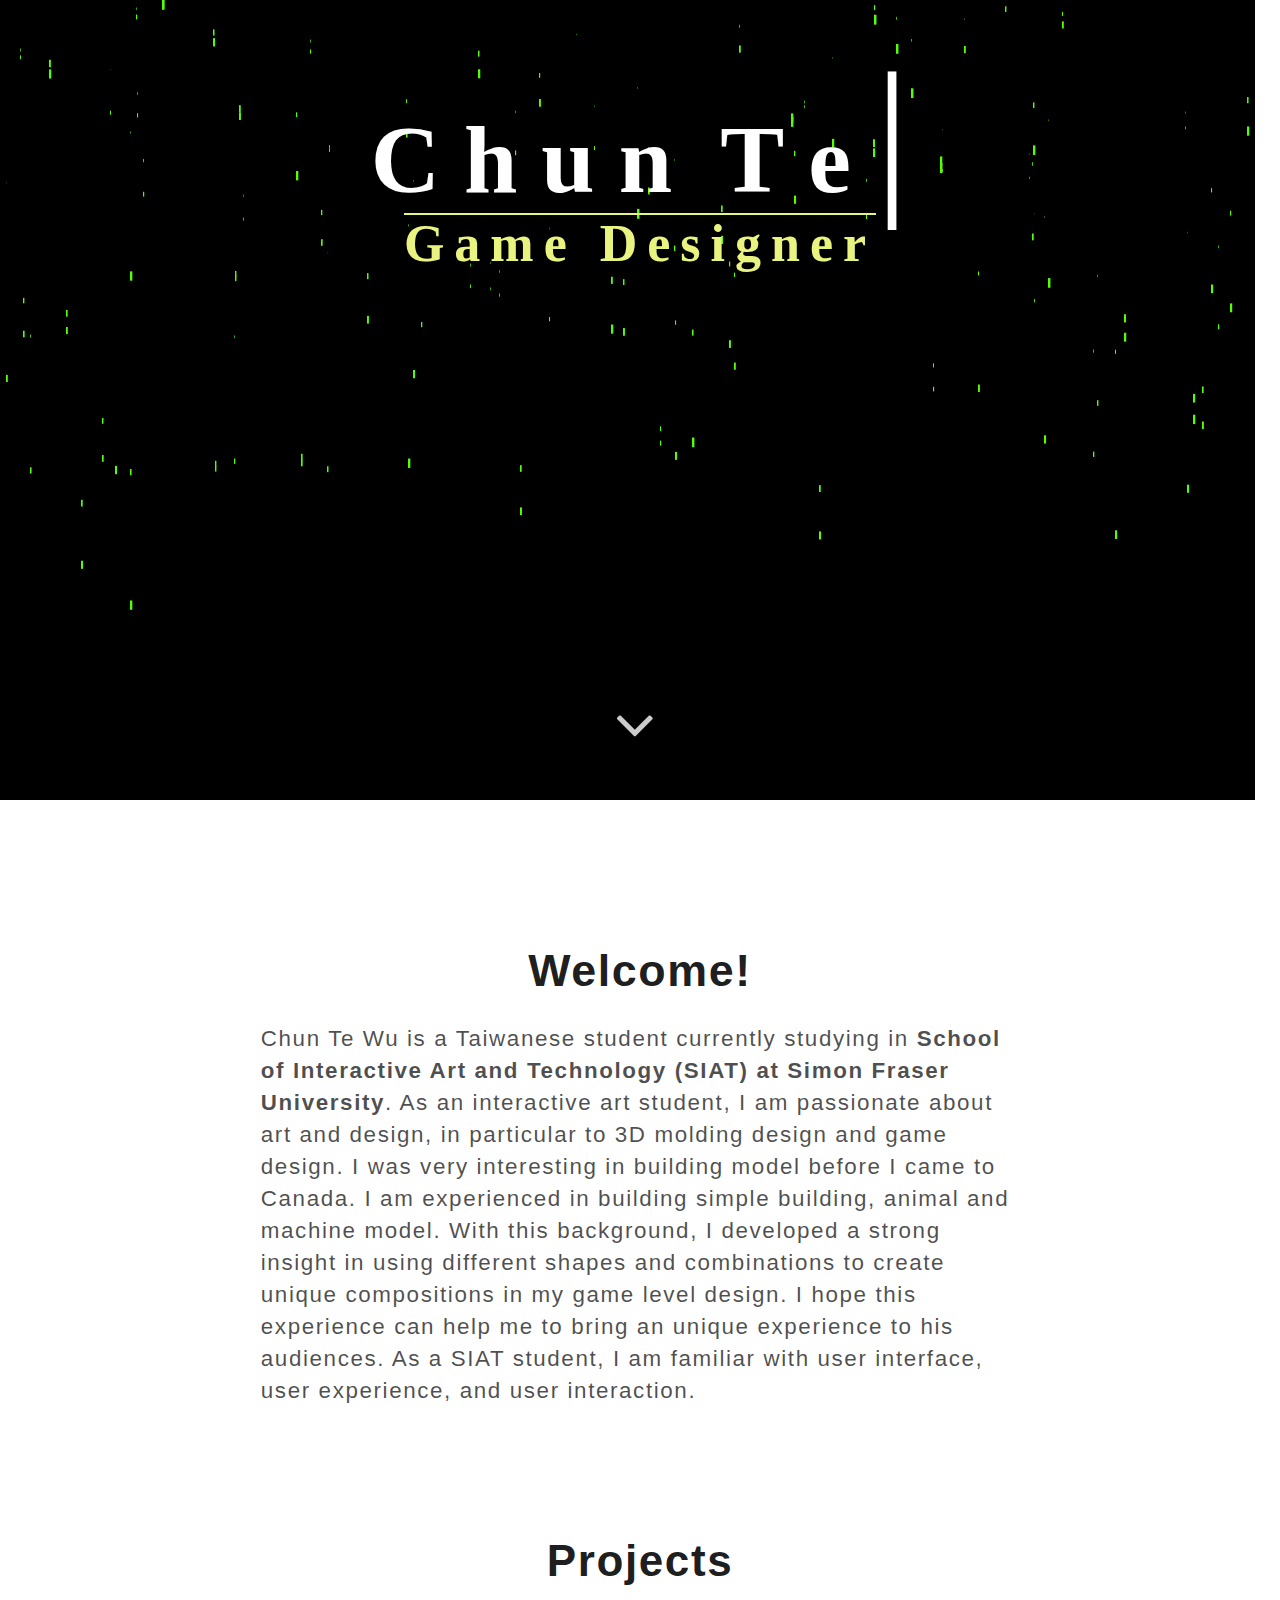
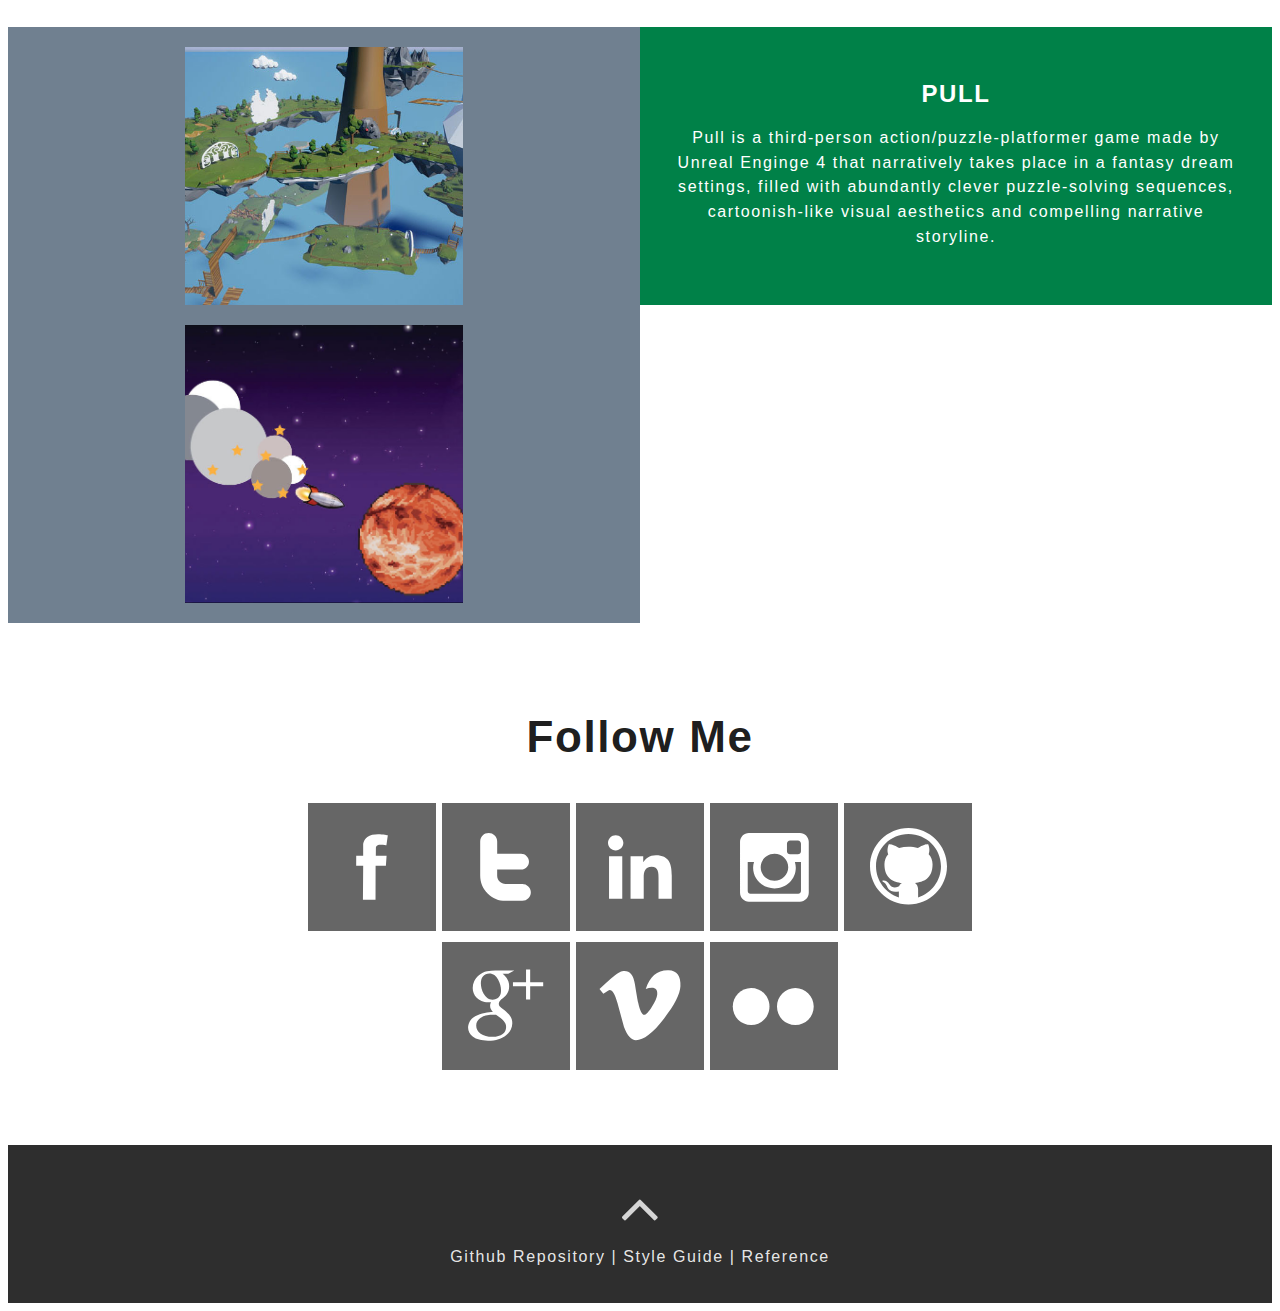
==== commit 1499afc8: "need larger img" ====
--- a/index.html
+++ b/index.html
@@ -125,7 +125,7 @@
 	       <div class="middle product_collage">
 	          	<ul id="rig">
 					<li>
-					    <a class="rig-cell" href="pull.html">
+					    <a class="rig-cell" href="space.html">
 					    <img class="rig-img" src="img/space_traveller_square.jpg" alt="product_list">
 					    <span class="rig-overlay"></span>
 					    <span class="rig-text">Space Traveller<span class="rig-text_content">Unity Project</span></span>
--- a/css/main.css
+++ b/css/main.css
@@ -10,6 +10,9 @@
   line-height: 2em;
 }
 
+h1, h2{
+  line-height: 1em;
+}
 
 
 .main_h {
@@ -107,6 +110,8 @@
   color: #fff;
   padding: 30px;
   text-align: center;
+  clear: left;
+  /*clear: right;*/
 }
 
 #canvas{
@@ -161,7 +166,7 @@
 }
 
 .footer a{
-  color: white;
+  color: rgba(255,255,255, 0.9);
 }
 
 /*---------------------social icons---------------*/
@@ -327,6 +332,153 @@
   background-color:#FF0084;
 }
 
+/*---------------lightbox-------------------*/
+
+
+/* Styles the thumbnail */
+
+
+
+a.lightbox img {
+  width: 30%;
+/*height: 150px;*/
+/*border: 3px solid white;*/
+box-shadow: 0px 0px 8px rgba(0,0,0,.3);
+/*margin: 94px 20px 20px 20px;*/
+}
+
+a.single_img img{
+  width: 50%;
+}
+
+
+
+
+@media (max-width: 768px) {
+  a.lightbox img {
+    width: 45%;
+  }
+
+  a.single_img img{
+    width: 70%;
+  }
+
+
+}
+
+@media (max-width: 500px) {
+  a.lightbox img {
+    width: 100%;
+  }
+}
+
+/* Styles the lightbox, removes it from sight and adds the fade-in transition */
+
+.lightbox-target {
+position: fixed;
+top: -100%;
+width: 100%;
+background: rgba(0,0,0,.7);
+width: 100%;
+opacity: 0;
+-webkit-transition: opacity .5s ease-in-out;
+-moz-transition: opacity .5s ease-in-out;
+-o-transition: opacity .5s ease-in-out;
+transition: opacity .5s ease-in-out;
+overflow: hidden;
+}
+
+/* Styles the lightbox image, centers it vertically and horizontally, adds the zoom-in transition and makes it responsive using a combination of margin and absolute positioning */
+
+.lightbox-target img {
+margin: auto;
+position: absolute;
+top: 0;
+left:0;
+right:0;
+bottom: 0;
+max-height: 0%;
+max-width: 0%;
+/*border: 3px solid white;*/
+box-shadow: 0px 0px 8px rgba(0,0,0,.3);
+box-sizing: border-box;
+-webkit-transition: .5s ease-in-out;
+-moz-transition: .5s ease-in-out;
+-o-transition: .5s ease-in-out;
+transition: .5s ease-in-out;
+}
+
+/* Styles the close link, adds the slide down transition */
+
+a.lightbox-close {
+display: block;
+width:50px;
+height:50px;
+box-sizing: border-box;
+background: white;
+color: black;
+text-decoration: none;
+position: absolute;
+top: -80px;
+right: 0;
+-webkit-transition: .5s ease-in-out;
+-moz-transition: .5s ease-in-out;
+-o-transition: .5s ease-in-out;
+transition: .5s ease-in-out;
+}
+
+/* Provides part of the "X" to eliminate an image from the close link */
+
+a.lightbox-close:before {
+content: "";
+display: block;
+height: 30px;
+width: 1px;
+background: black;
+position: absolute;
+left: 26px;
+top:10px;
+-webkit-transform:rotate(45deg);
+-moz-transform:rotate(45deg);
+-o-transform:rotate(45deg);
+transform:rotate(45deg);
+}
+
+/* Provides part of the "X" to eliminate an image from the close link */
+
+a.lightbox-close:after {
+content: "";
+display: block;
+height: 30px;
+width: 1px;
+background: black;
+position: absolute;
+left: 26px;
+top:10px;
+-webkit-transform:rotate(-45deg);
+-moz-transform:rotate(-45deg);
+-o-transform:rotate(-45deg);
+transform:rotate(-45deg);
+}
+
+/* Uses the :target pseudo-class to perform the animations upon clicking the .lightbox-target anchor */
+
+.lightbox-target:target {
+opacity: 1;
+top: 90px;
+bottom: 0;
+}
+
+.lightbox-target:target img {
+max-height: 100%;
+max-width: 100%;
+}
+
+.lightbox-target:target a.lightbox-close {
+top: 0px;
+}
+
+
 
 /*-------------grids--------------*/
 @media (min-width: 768px) {
@@ -346,6 +498,7 @@
 
 .header i.fa, .footer i.fa, .head i.fa {
   font-size: 4em;
+  color: rgba(255,255,255,0.8);
 }
 
 .header .bounce, .footer .bounce, .head .bounce{
@@ -405,12 +558,13 @@
   }
 }
 
-@media (min-width: 768px) {
+@media (min-width: 1400px) {
   .section .left, .section .middle, .section .right {
     width: 33.33333%;
     left: 33.33%;
     padding: 10px;
   }
+
 }
 
 @media (min-width: 992px) {
@@ -430,7 +584,7 @@
   }
 }
 
-@media (min-width: 768px) {
+@media (min-width: 1400px) {
   .section.animate .left {
     left: 0;
   }
@@ -446,7 +600,7 @@
   }
 }
 
-@media (min-width: 768px) {
+@media (min-width: 1400px) {
   .section.animate .right {
     left: 66.66%;
   }
@@ -512,11 +666,13 @@
   -o-filter: grayscale(0%);
 }
 
-@media (min-width: 768px) {
+@media (min-width: 1400px) {
   .section .tiles {
     display: block;
   }
 }
+
+
 
 .section .middle {
   background: slategray;
@@ -611,3 +767,78 @@
   background-color: #008148;
 }
 
+
+
+/*-----------project pull page------------*/
+#project_pull {
+  position: relative;
+  background: url(http://www.sfu.ca/~chuntew/IAT339/p4/P4/img/pull_project.jpg) no-repeat center center fixed;
+  background-color: black;
+  -webkit-background-size: cover;
+  -moz-background-size: cover;
+  background-size: cover;
+
+}
+
+#project_pull h1 , #project_space h1{
+  margin-top: 15vh;
+}
+
+#project_pull h1 span, #project_space h1 span{
+  border-top: none;
+  font-size: 3.5em;
+  letter-spacing: 0.2em;
+}
+
+#project_pull h2 , #project_space h2{
+  margin: 0;
+  font-size: 32px;
+  font-family: Pixelmix;
+  font-size: 3.5em;
+  letter-spacing: 0.1em;
+}
+
+#project_pull i, #project_space i{
+  bottom: 10vh;
+}
+
+#about_pull, #role, #concept, #game_map, #decision{
+  color: rgba(0,0,0, 0.9);
+  font-size: 1.4em;
+  margin-left: 20%;
+  margin-top: 6em;
+}
+
+#about_pull p, #role p, #concept p, #game_map p, #decision p{
+  color: rgba(0,0,0, 0.7);
+}
+
+#about_pull h1, #role h1, #concept h1, #game_map h1, #decision h1{
+  text-align: center;
+}
+
+@media (max-width: 768px) {
+
+  #about_pull, #role, #concept, #game_map, #decision{
+    margin-left: 5%;
+  }
+}
+
+#process, #concept_content, #game_map_content, #decision_content, #overview_content, #unity_content{
+  text-align: center;
+}
+
+/*-----------project space page------------*/
+#project_space {
+  position: relative;
+  background: url(http://www.sfu.ca/~chuntew/IAT339/p4/P4/img/space_bg.jpg) no-repeat center center fixed;
+  background-color: black;
+  -webkit-background-size: cover;
+  -moz-background-size: cover;
+  background-size: cover;
+
+}
+
+
+
+
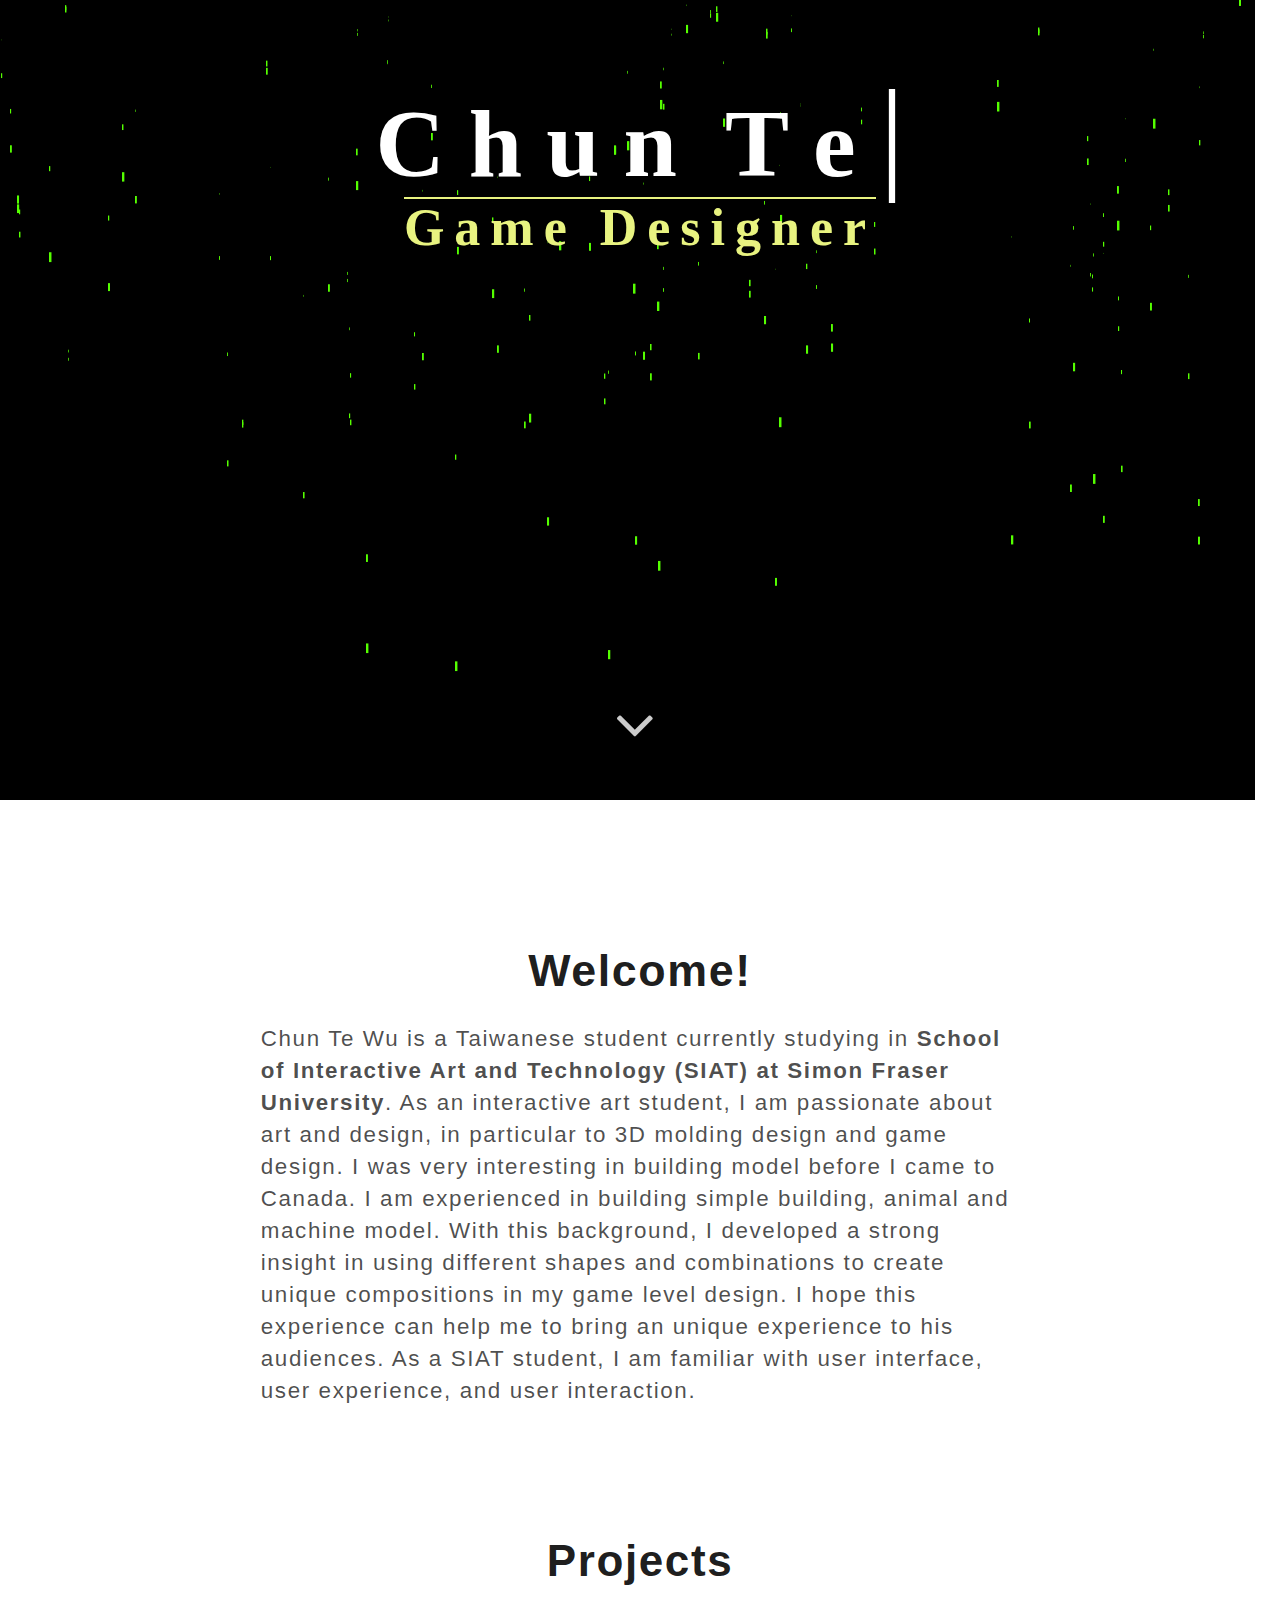
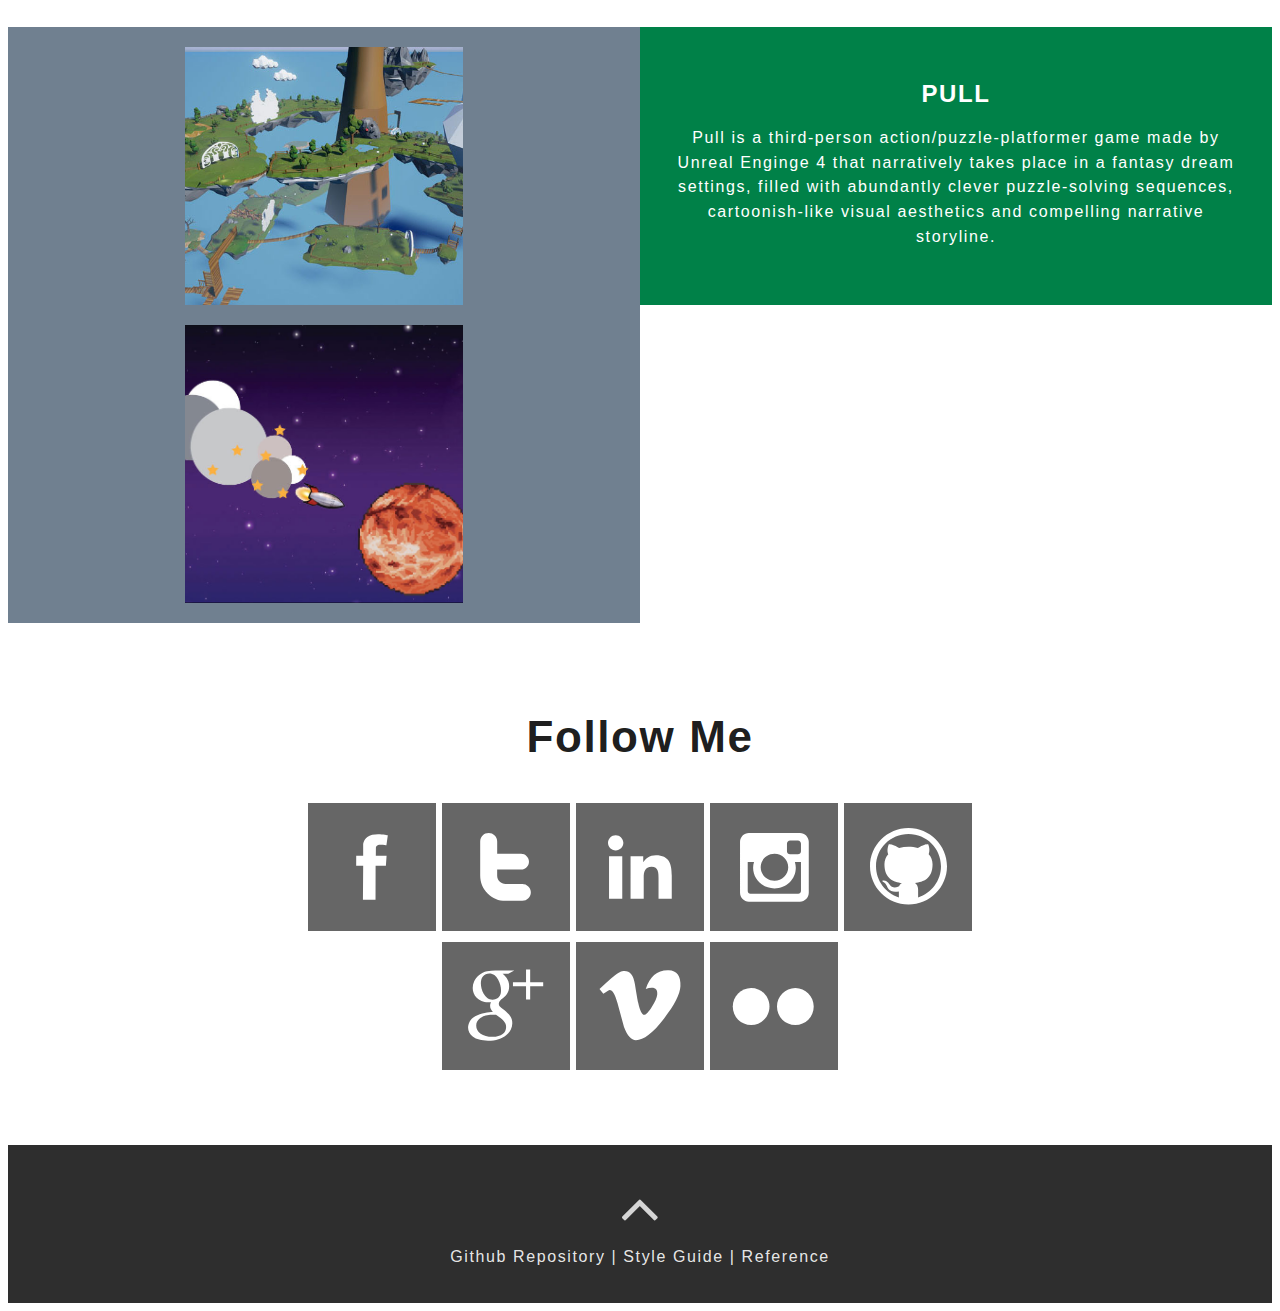
==== commit dfee9c05: "ok" ====
--- a/index.html
+++ b/index.html
@@ -65,7 +65,8 @@
 	      </div>
     	</div>
 
-    	<i class="fa fa-angle-down animated bounce" id="to_about"></i>
+    	<a href="#to_about"><i class="fa fa-angle-down animated bounce" id="to_about"></i></a>
+    	
 
 	</div>
 
--- a/css/typing.css
+++ b/css/typing.css
@@ -41,7 +41,7 @@
   }
 }
 .blink {
-  font-size: 1.8em;
+  font-size: 1.3em;
   font-weight: 400;
   display: inline-block;
   visibility: visible;
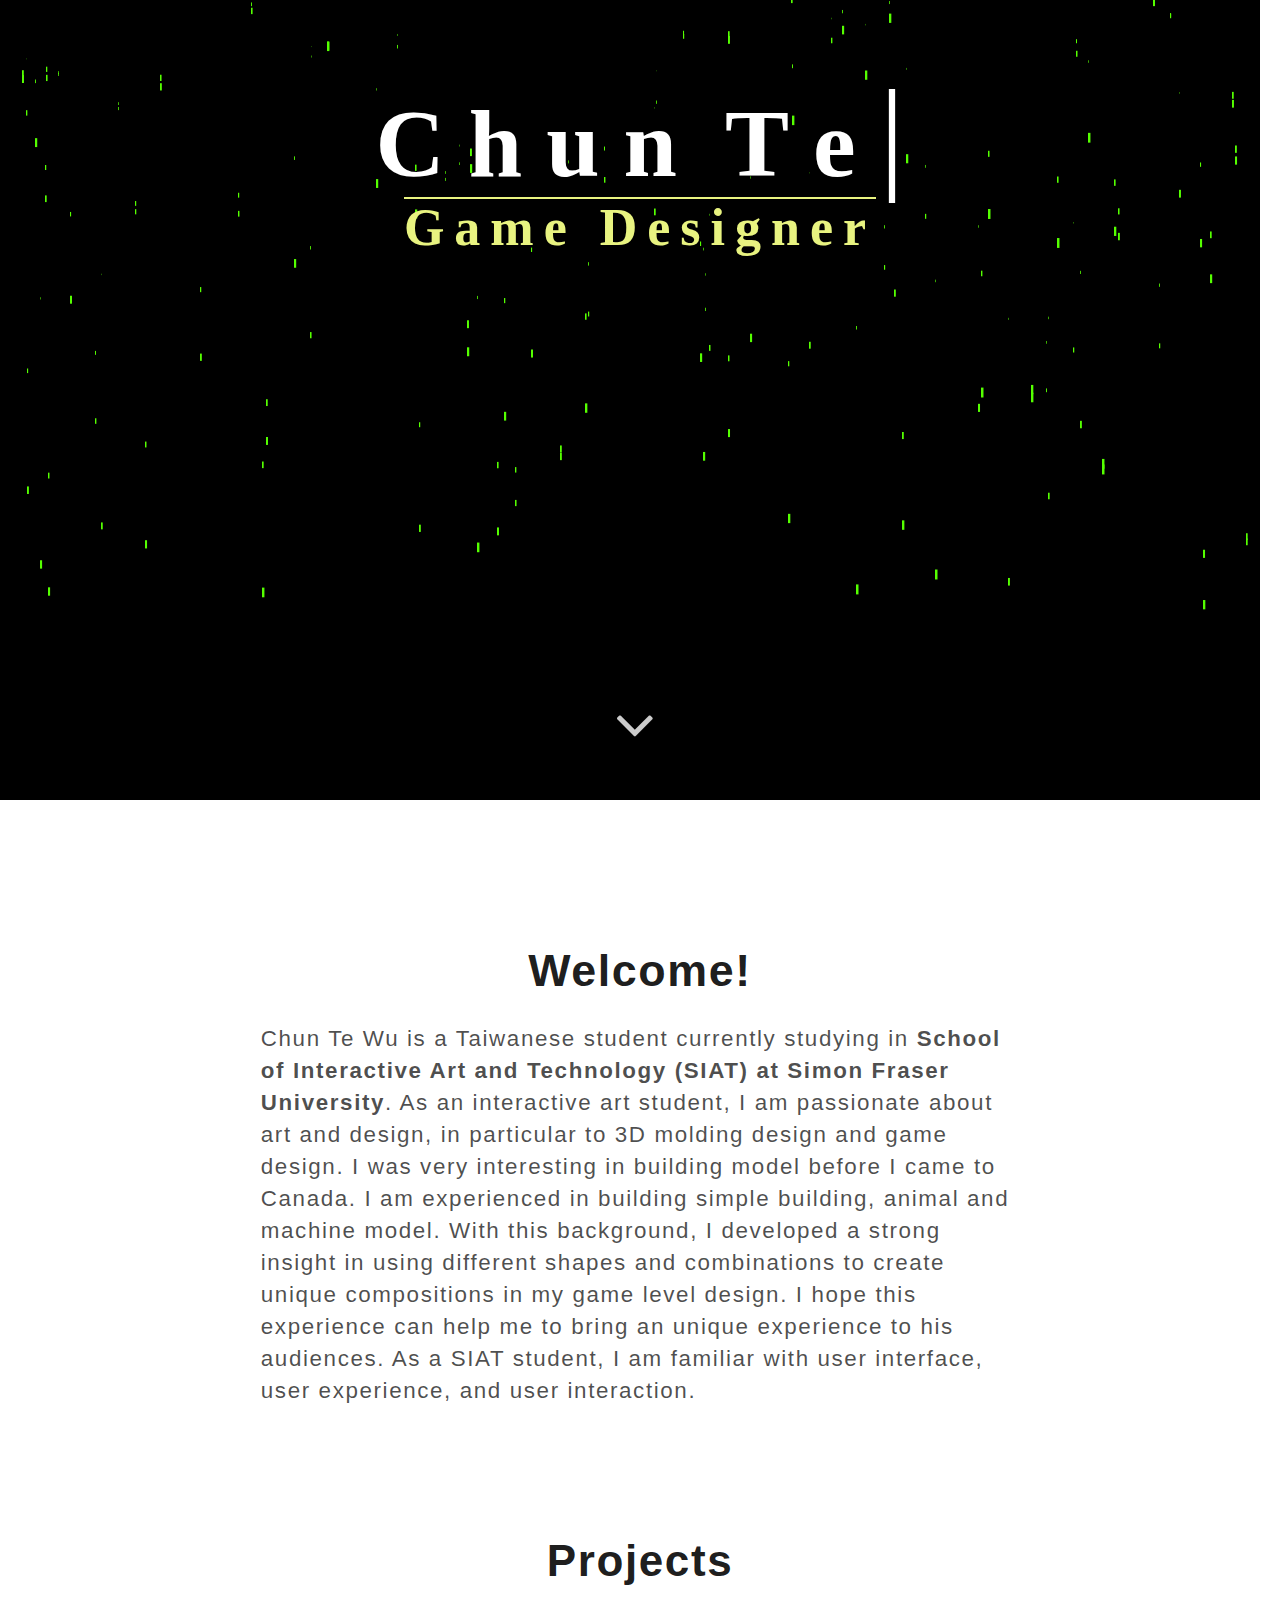
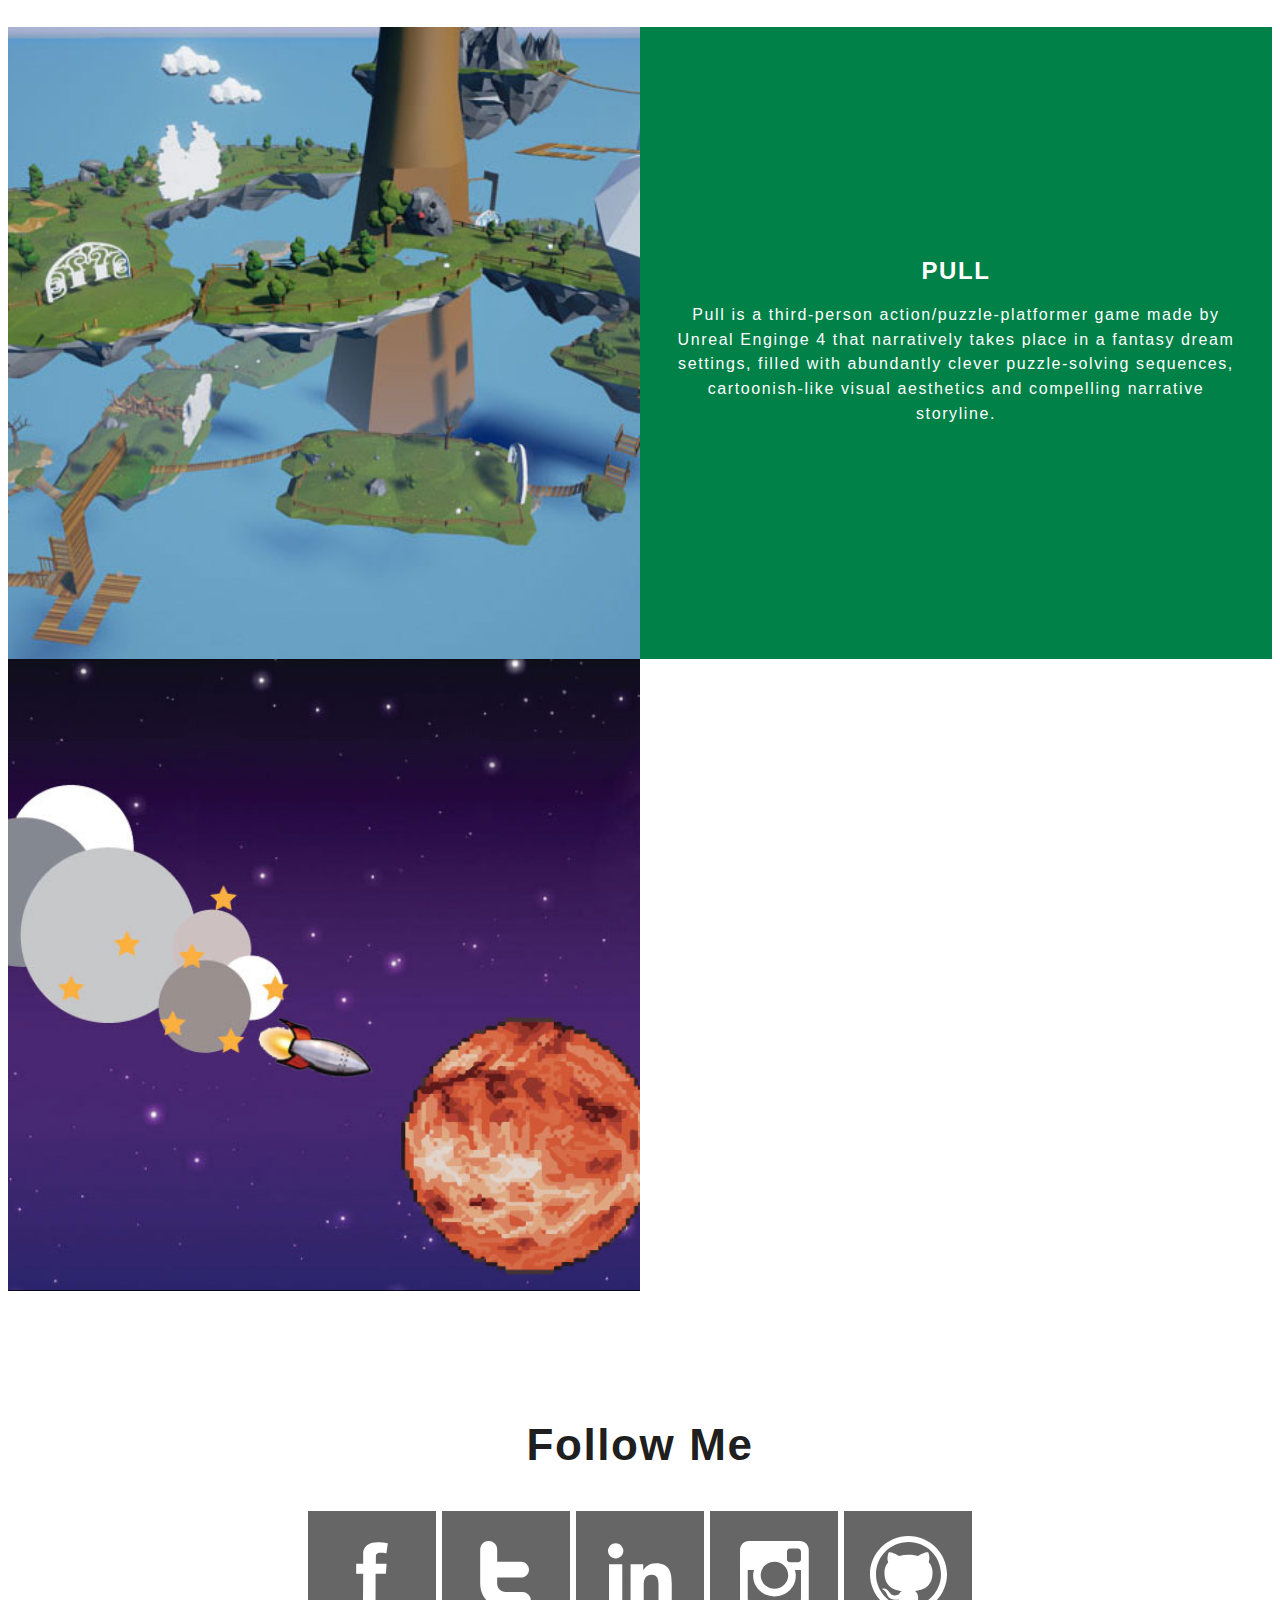
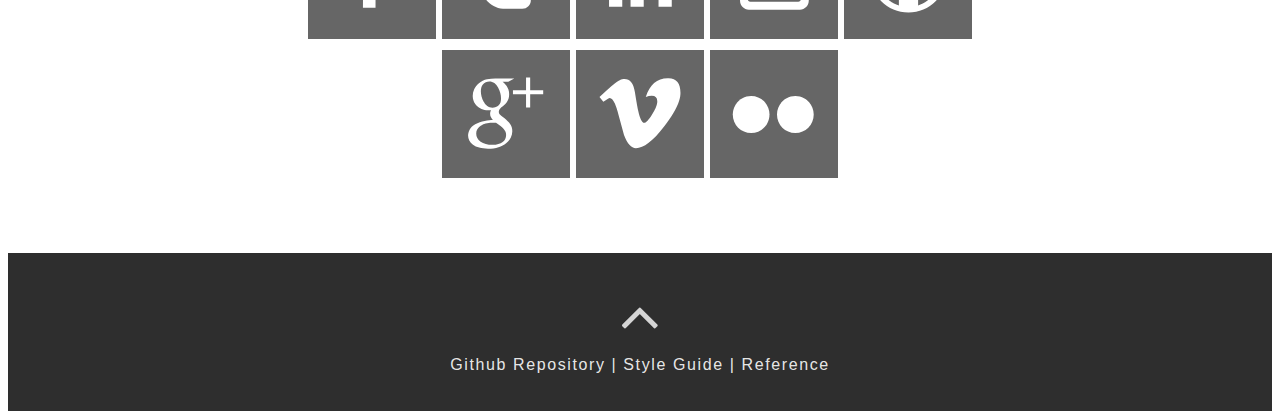
==== commit 4bc0b133: "merging css" ====
--- a/index.html
+++ b/index.html
@@ -4,12 +4,7 @@
 <meta charset="utf-8">
 <meta name="viewport" content="width=device-width, initial-scale=1">
 <link href="css/main.css" rel="stylesheet">
-<link href="css/typing.css" rel="stylesheet">
-<link href="css/box.css" rel="stylesheet">
-<link href="css/project.css" rel="stylesheet">
 <link rel="stylesheet" href="https://cdnjs.cloudflare.com/ajax/libs/font-awesome/4.4.0/css/font-awesome.min.css">
-  <!-- <link href='https://fonts.googleapis.com/css?family=Montserrat' rel='stylesheet' type='text/css'> -->
-
 
 	<title>Index</title>
 </head>
@@ -173,7 +168,7 @@
     <div class="footer">
 	    <a href="#"><i class="fa fa-angle-up animated bounce"></i></a>
 	    <div>
-	    	<a href="http://www.github.com">Github Repository | </a> 
+	    	<a href="https://github.com/ChunTeWu/p4">Github Repository | </a> 
 			<a href="http://www.github.com">Style Guide | </a> 
 			<a href="http://www.github.com">Reference</a>
 	    </div>
--- a/css/main.css
+++ b/css/main.css
@@ -143,6 +143,7 @@
   line-height: 1.3;
   margin: 0;
 }
+
 .head h1 span {
   font-size: 52px;
   color: #e8f380;
@@ -153,6 +154,13 @@
 
 }
 
+@media (max-width: 450px) {
+  .head h1 span {
+    font-size: 36px;
+
+  }
+}
+
 .head i{
   display: block;
   margin: 0 auto;
@@ -163,6 +171,14 @@
   bottom: 20vh;
   left: 50%;
   margin-left: -26px;
+}
+
+@media (max-width: 450px) {
+  .head i{
+    bottom: 40vh;
+
+  }
+
 }
 
 .footer a{
@@ -790,16 +806,38 @@
   letter-spacing: 0.2em;
 }
 
+
+@media (max-width: 450px) {
+  #project_pull h1 span, #project_space h1 span{
+    font-size: 2.5em;
+  }
+}
+
 #project_pull h2 , #project_space h2{
   margin: 0;
-  font-size: 32px;
   font-family: Pixelmix;
   font-size: 3.5em;
   letter-spacing: 0.1em;
 }
 
+@media (max-width: 450px) {
+  #project_pull h2 , #project_space h2{
+    font-size: 2.5em;
+
+  }
+
+}
+
 #project_pull i, #project_space i{
   bottom: 10vh;
+}
+
+@media (max-width: 450px) {
+  #project_pull i, #project_space i{
+    bottom: 30vh;
+  }
+
+
 }
 
 #about_pull, #role, #concept, #game_map, #decision{
@@ -839,6 +877,339 @@
 
 }
 
-
-
-
+/*---------------typing-------------*/
+.typing {
+  font-family: Pixelmix;
+  font-size: 6em;
+  letter-spacing: 0;
+}
+
+@media (max-width: 450px) {
+  .typing {
+    font-size: 4em;
+  }
+
+}
+
+
+.typing > * {
+  /*margin-left: -6px;*/
+  font-weight: 700;
+  display: inline-block;
+  animation-name: appear;
+  animation-duration: .01s;
+  animation-fill-mode: both;
+}
+.typing > *:nth-of-type(1) {
+  animation-delay: 1s
+}
+.typing > *:nth-of-type(2) {
+  animation-delay: 1.4s
+}
+.typing > *:nth-of-type(3) {
+  animation-delay: 1.7s
+}
+.typing > *:nth-of-type(4) {
+  animation-delay: 2s
+}
+.typing > *:nth-of-type(5) {
+  animation-delay: 2.4s
+}
+.typing > *:nth-of-type(6) {
+  animation-delay: 2.7s
+}
+.typing > *:nth-of-type(7) {
+  animation-delay: 3.1s
+}
+@keyframes appear {
+  from {
+    font-size: 0em;
+  }
+  to {
+    font-size: 1em;
+  }
+}
+.blink {
+  font-size: 1.3em;
+  font-weight: 400;
+  display: inline-block;
+  visibility: visible;
+  width: auto;
+  animation-name: flash;
+  animation-duration: .8s;
+  animation-timing-function: linear;
+  animation-fill-mode: both;
+  animation-iteration-count: infinite;
+}
+@keyframes flash {
+  0% {
+    opacity: 0;
+  }
+  25% {
+    opacity: 1;
+  }
+  75% {
+    opacity: 1;
+  }
+  100% {
+    opacity: 0;
+  }
+}
+
+/*-----------------------box-----------------------*/
+
+
+.cube {
+  position: relative;
+  margin: calc(45vh - 50px) auto;
+  width: 150px;
+  height: 150px;
+  transform-style: preserve-3d;
+  transform: rotateX(-15deg) rotateY(45deg);
+  transition: all .75s ease;
+}
+
+@media (max-width: 450px) {
+  .cube {
+    bottom: 17vh;
+  }
+
+}
+
+.face {
+  width: 150px;
+  height: 150px;
+  position: absolute;
+  /*border: $size / 100 solid #ddd;*/
+  box-sizing: border-box;
+}
+
+.face.boxtop {
+  transform: rotateY(180deg) rotateX(90deg) translate3d(0, 0, 75px);
+}
+
+.face.boxbottom {
+  transform: rotateY(180deg) rotateX(90deg) translate3d(0, 0, -75px);
+}
+
+.face.boxfront {
+  transform: translate3d(0, 0, 75px);
+}
+
+.face.boxback {
+  transform: translate3d(0, 0, -75px);
+}
+
+.face.boxleft {
+  transform: rotateY(90deg) translate3d(0, 0, -75px);
+}
+
+.face.boxright {
+  transform: rotateY(90deg) translate3d(0, 0, 75px);
+}
+
+.grass .boxback {
+  background: url(https://t5.rbxcdn.com/3ee9f2b9178eae5fbc7bfdec1d78f4d7);
+  background-size: 100% 100%;
+}
+
+.grass .boxfront {
+  background: url(https://t5.rbxcdn.com/3ee9f2b9178eae5fbc7bfdec1d78f4d7);
+  background-size: 100% 100%;
+}
+
+.grass .boxleft {
+  background: url(https://t5.rbxcdn.com/3ee9f2b9178eae5fbc7bfdec1d78f4d7);
+  background-size: 100% 100%;
+}
+
+.grass .boxright {
+  background: url(https://t5.rbxcdn.com/3ee9f2b9178eae5fbc7bfdec1d78f4d7);
+  background-size: 100% 100%;
+}
+
+.grass .boxtop {
+  background: url("https://t5.rbxcdn.com/e3ebf0f90e67c42bed2e75704a467a47");
+  background-size: 100% 100%;
+}
+
+.grass .boxbottom {
+  background: url(http://static.planetminecraft.com/files/resource_media/screenshot/1236/pack_3530346.jpg);
+  background-size: 100% 100%;
+  text-align: center;
+}
+
+#origin {
+  -webkit-animation-name: spin;
+  -webkit-animation-duration: 5s;
+  animation-name: spin;
+  animation-duration: 5s;
+  animation-iteration-count: infinite;
+  -webkit-animation-iteration-count: infinite;
+  -webkit-animation-timing-function: linear;
+  animation-timing-function: linear;
+}
+
+#loader {
+  position: absolute;
+  top: 10vh;
+  left: 0px;
+  width: 100%;
+  height: 100vh;
+}
+
+#loading {
+  font-size: 75px;
+  font-family: Impact, Haettenschweiler, "Franklin Gothic Bold", Charcoal, "Helvetica Inserat", "Bitstream Vera Sans Bold", "Arial Black", "sans serif";
+  position: relative;
+  top: calc(45vh - 150px);
+  text-align: center;
+  z-index: 1;
+  transition: all .75s ease;
+  -webkit-animation-name: spin;
+  -webkit-animation-duration: 5s;
+  animation-name: spin;
+  animation-duration: 5s;
+  animation-iteration-count: infinite;
+  -webkit-animation-iteration-count: infinite;
+  -webkit-animation-timing-function: linear;
+  animation-timing-function: linear;
+}
+
+@keyframes spin {
+  from {
+    transform: rotateX(-3deg) rotateY(0deg);
+  }
+  to {
+    transform: rotateX(-3deg) rotateY(360deg);
+  }
+}
+
+
+/*projects------------------------*/
+#rig {
+    max-width: 4000px;
+    margin:0 auto; /*center aligned*/
+    padding: 0;
+    font-size: 0;
+    list-style: none;
+
+}
+
+#rig li {
+    display: inline-block;
+    *display: inline;/*for IE6 - IE7*/
+    width: 100%;
+    vertical-align: top;
+    box-sizing: border-box;
+    /*margin: 20px;*/
+    padding: 0;
+}
+
+
+        
+/* The wrapper for each item */
+.rig-cell {
+    display: block;
+    position: relative;
+    overflow: hidden;
+}
+        
+/* If have the image layer */
+.rig-img {
+    display: block;
+    width: 100%;
+    height: auto;
+    border: none;
+    transform: scale(1);
+    transition: all 1s;
+}
+
+#rig li:hover .rig-img {
+    transform: scale(1.05);
+}
+
+        
+/* If have the overlay layer */
+.product_collage .rig-overlay {
+    position: absolute;
+    display: block;
+    top: 0;
+    left: 0;
+    bottom: 0;
+    right: 0;
+    margin: 0 auto;
+    background: #1e1e1e no-repeat center 10%;
+    background-size: 50px 50px;
+    opacity: 0;
+    filter: alpha(opacity=0);/*For IE6 - IE8*/
+    transition: all 0.6s;
+}
+
+#rig li:hover .rig-overlay {
+    opacity: 0.8;
+}
+
+/* If have captions */
+.rig-text {
+    display: block;
+    padding: 0 1em;
+    box-sizing: border-box;
+    position: absolute;
+    left: 0;
+    width: 100%;
+    text-align: center;
+    text-transform: uppercase;
+    font-size: 32px;
+    font-family: 'Montserrat', sans-serif;
+    font-weight: 600;
+    letter-spacing: .1em;
+    line-height: 160%;
+    top: 40%;
+    color: #e8f380;
+    opacity: 0;
+    filter: alpha (opacity=0);/*For older IE*/
+    transform: translateY(-20px);
+    transition: all .3s;
+}
+
+.rig-text_content{
+    color: white;
+    display: block;
+    font-weight: 400;
+    font-size: 24px;
+}
+
+#rig li:hover .rig-text {
+    transform: translateY(0px);
+    opacity: 0.9;
+}
+
+@media (max-width: 4000px) {
+    #rig li {
+        /*width: 25%;*/
+    }
+}
+
+@media (max-width: 768px) {
+    #rig li {
+        /*width: 33.33%;*/
+    }
+}
+
+@media (max-width: 480px) {
+    #rig li {
+        /*width: 50%;*/
+    }
+}
+
+.product_collage{
+    text-align: center;
+}
+
+
+
+
+
+
+
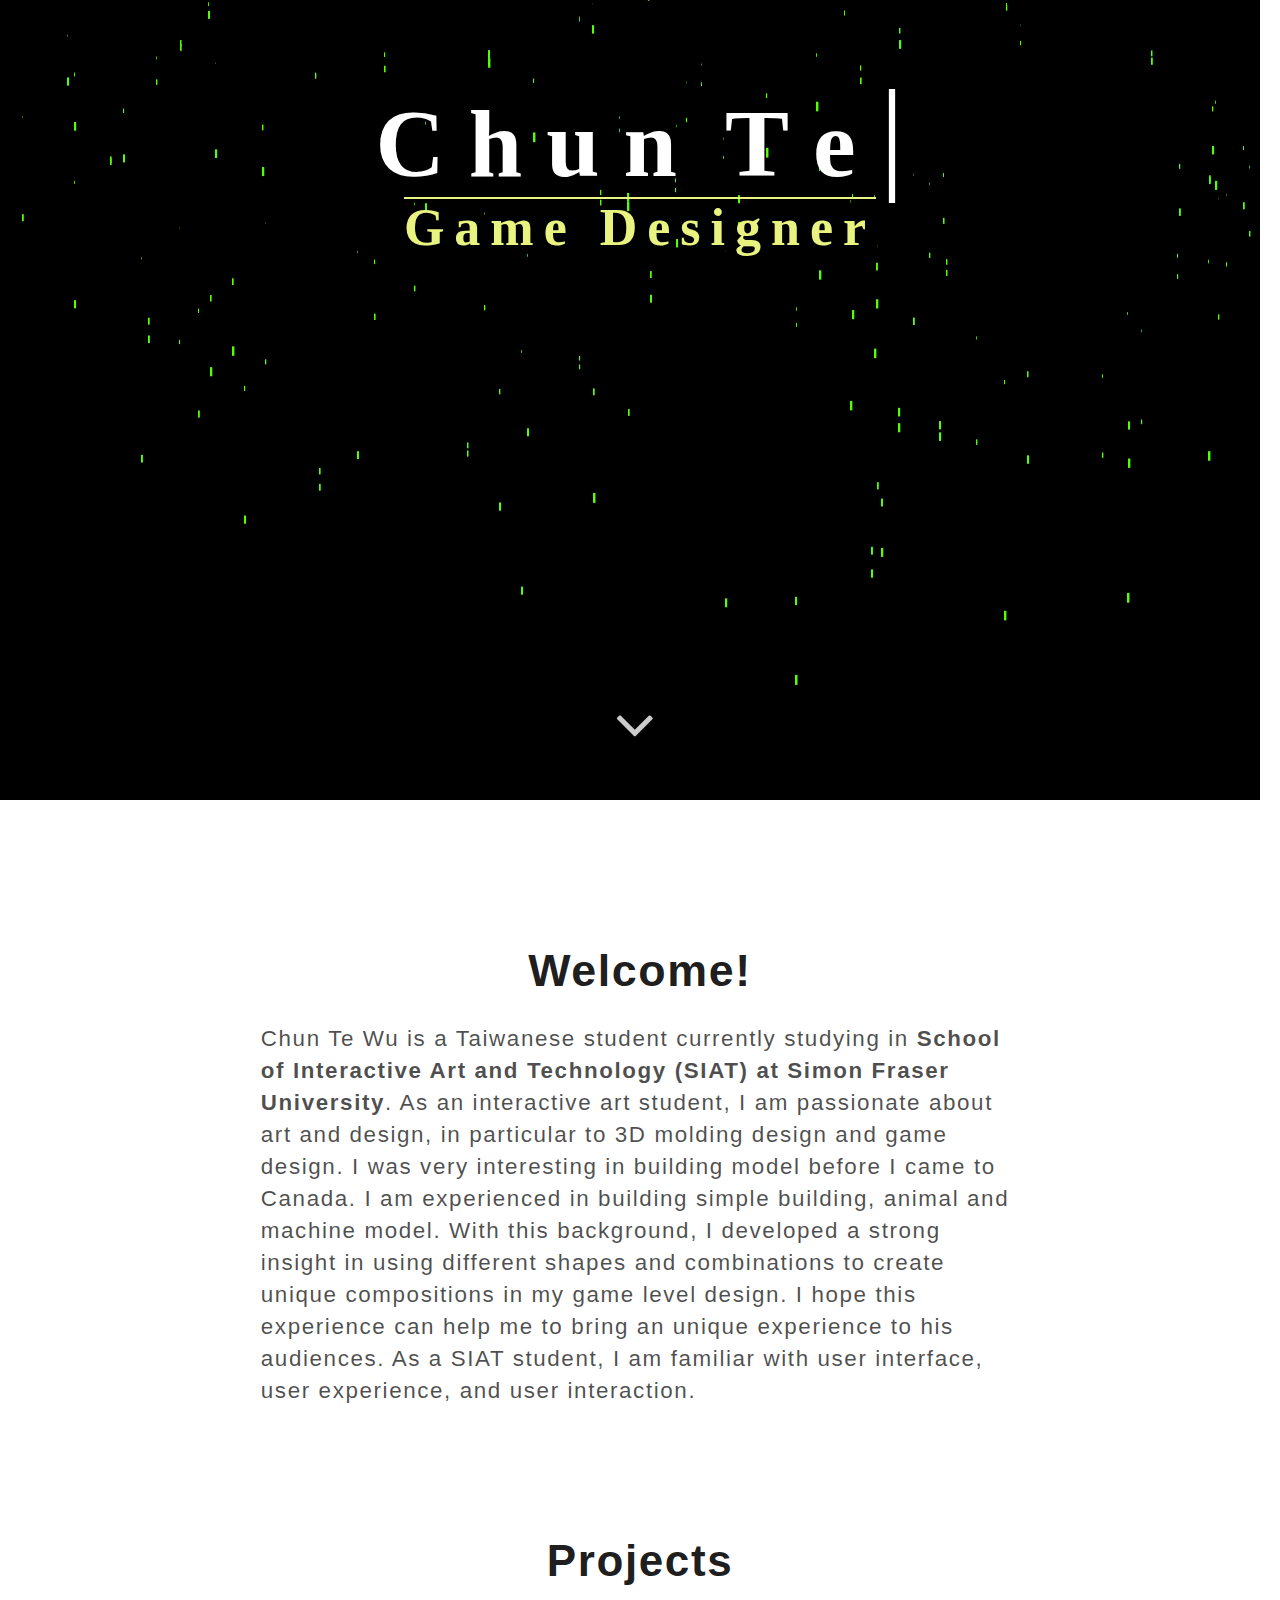
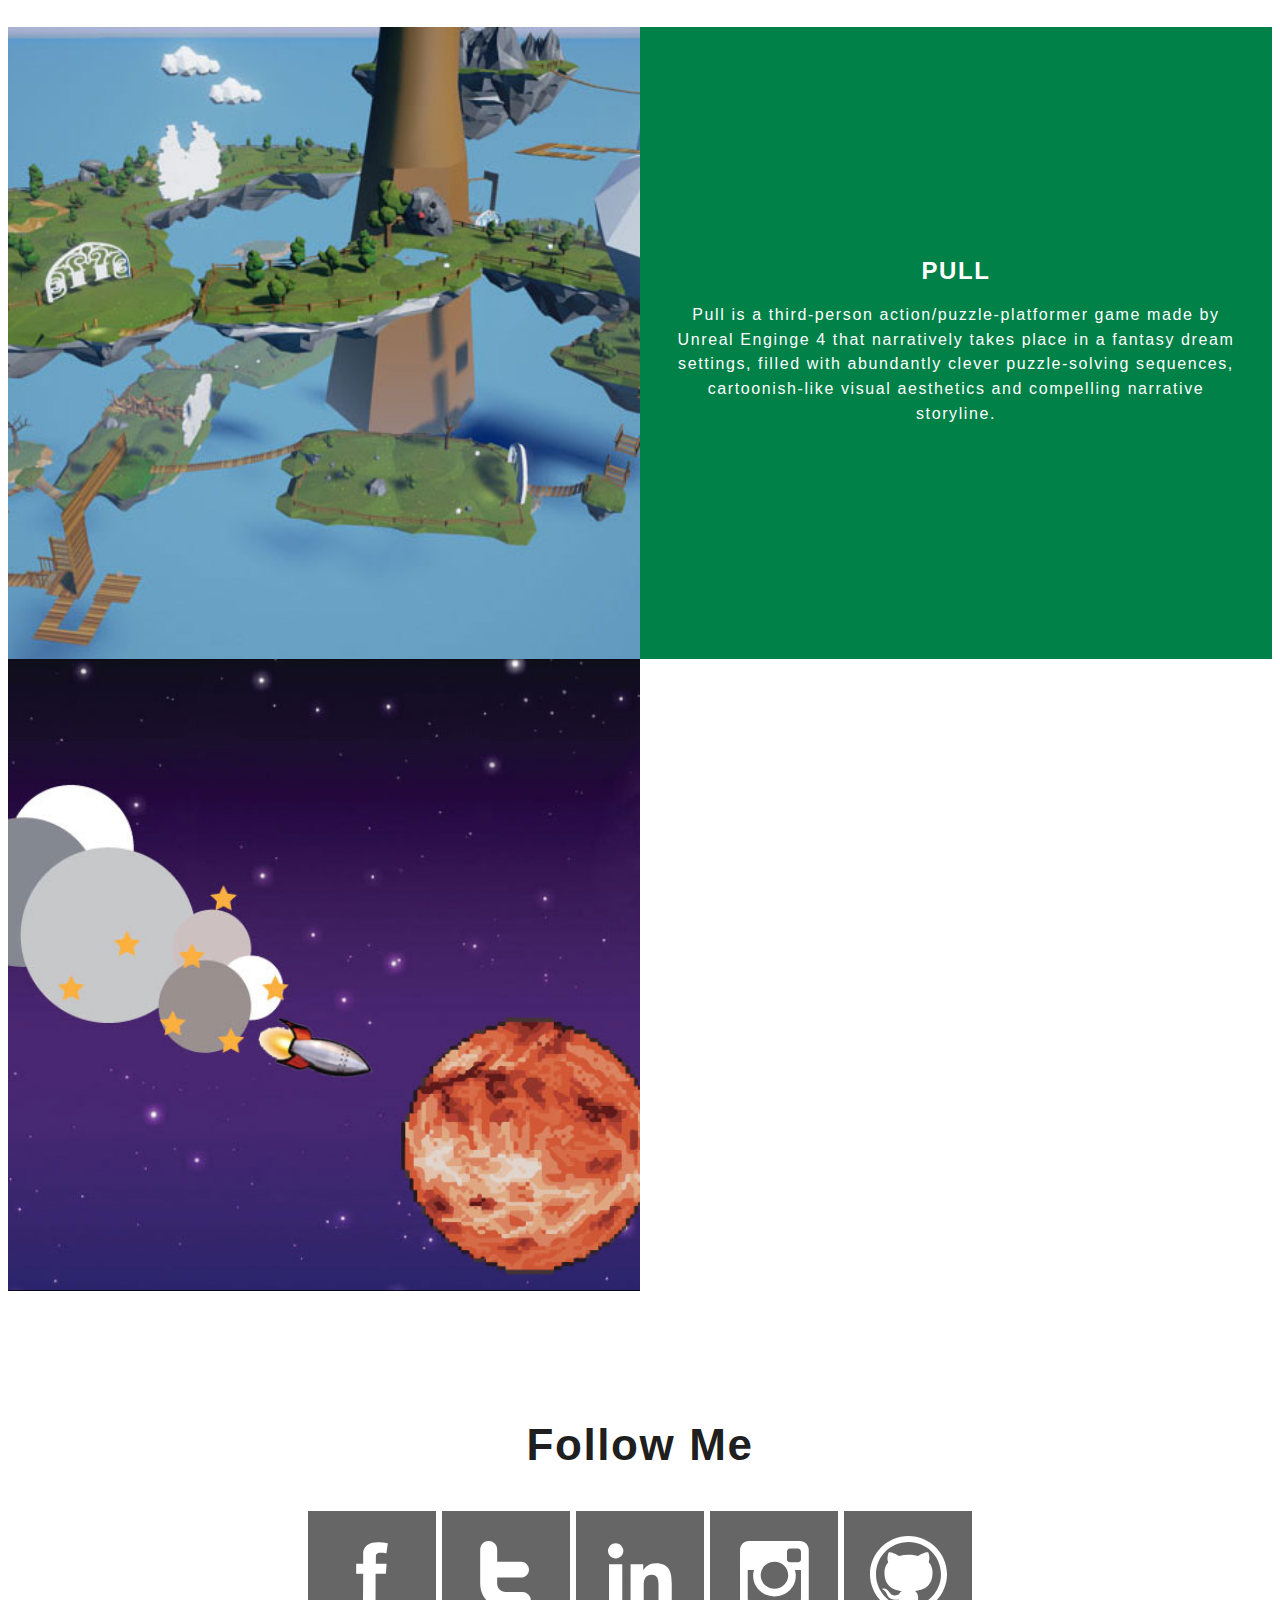
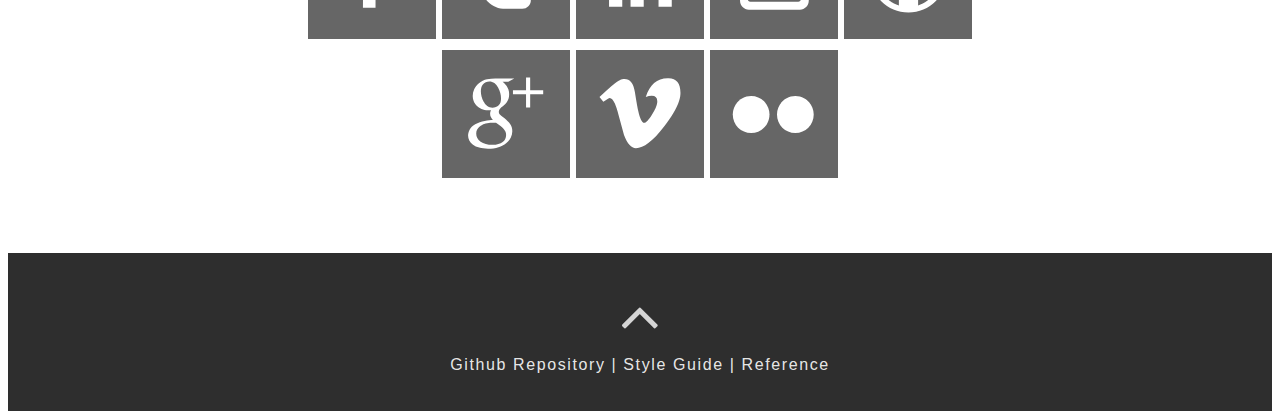
==== commit 6550499d: "finish and remove old files" ====
--- a/index.html
+++ b/index.html
@@ -169,8 +169,8 @@
 	    <a href="#"><i class="fa fa-angle-up animated bounce"></i></a>
 	    <div>
 	    	<a href="https://github.com/ChunTeWu/p4">Github Repository | </a> 
-			<a href="http://www.github.com">Style Guide | </a> 
-			<a href="http://www.github.com">Reference</a>
+			<a href="style.html">Style Guide | </a> 
+			<a href="style.html#citation">Reference</a>
 	    </div>
 	    
     </div>
--- a/css/main.css
+++ b/css/main.css
@@ -1,1215 +1 @@
-@font-face {
-    font-family: Pixelmix;
-    src: url('http://www.sfu.ca/~chuntew/IAT339/p4/P4/font/PIXELADE.TTF');
-}
-
-body {
-  /*font-family: Pixelmix;*/
-  font-family: "Montserrat", sans-serif;
-  letter-spacing: 0.1em;
-  line-height: 2em;
-}
-
-h1, h2{
-  line-height: 1em;
-}
-
-
-.main_h {
-  position: fixed;
-  font-family: Pixelmix;
-  top: 0px;
-  max-height: 70px;
-  z-index: 999;
-  width: 100%;
-  padding-top: 17px;
-  background: none;
-  overflow: hidden;
-  -webkit-transition: all 0.3s;
-  transition: all 0.3s;
-  opacity: 0;
-  top: -100px;
-  padding-bottom: 6px;
-  left: 0;
-}
-
-.sticky {
-  background-color: rgba(255, 255, 255, 0.93);
-  opacity: 1;
-  top: 0px;
-  border-bottom: 1px solid gainsboro;
-
-}
-
-.logo {
-  /*width: 50px;*/
-  /*font-size: 25px;*/
-  /*color: #8f8f8f;*/
-  text-transform: uppercase;
-  float: left;
-  display: block;
-  margin-top: 0;
-  margin-left: 1em;
-  line-height: 1;
-  margin-top: 10px;
-}
-
-.logo img{
-  width: 2.5em;
-}
-
-nav {
-  float: right;
-  /*width: 60%;*/
-}
-
-
-nav ul {
-  list-style: none;
-  overflow: hidden;
-  text-align: right;
-  float: right;
-  margin-right: 2vw;
-
-}
-
-a:visited, a:link, a:hover, a:active{
-  text-decoration: none;
-  /*color: white;*/
-}
-
-nav ul li {
-  display: inline-block;
-  margin-left: 35px;
-  line-height: 1.5;
-}
-
-@media (max-width: 768px) {
-  nav ul li {
-    margin-left: 10px;
-  }
-}
-
-nav ul a {
-  color: #888888;
-  text-transform: uppercase;
-  font-size: 24px;
-  text-decoration: none;
-
-}
-
-.header {
-  background: #2e2e2e;
-  color: #fff;
-  padding: 30px;
-  text-align: center;
-}
-
-.footer {
-  background: #2e2e2e;
-  color: #fff;
-  padding: 30px;
-  text-align: center;
-  clear: left;
-  /*clear: right;*/
-}
-
-#canvas{
-  position : absolute;
-  top : 0px;
-  left : 0px;
-}
-
-
-
-.head {
-  position: relative;
-/*  background: url(http://www.philippefercha.com/cd/toggle-menu-bg.jpg) no-repeat center center fixed;
-  background-color: black;*/
-  -webkit-background-size: cover;
-  -moz-background-size: cover;
-  background-size: cover;
-  text-align: center;
-  color: #fff;
-  padding-top: 110px;
-  min-height: 800px;
-  letter-spacing: 2px;
-  /*font-family: "Montserrat", sans-serif;*/
-}
-
-.head h1 {
-  /*font-size: 50px;*/
-  font-family: Pixelmix;
-  line-height: 1.3;
-  margin: 0;
-}
-
-.head h1 span {
-  font-size: 52px;
-  color: #e8f380;
-  border-top: 2px solid #e8f380;
-  padding-bottom: 12px;
-  line-height: 2;
-  letter-spacing: 10px;
-
-}
-
-@media (max-width: 450px) {
-  .head h1 span {
-    font-size: 36px;
-
-  }
-}
-
-.head i{
-  display: block;
-  margin: 0 auto;
-  width: 26px;
-  height: 46px;
-
-  position: absolute;
-  bottom: 20vh;
-  left: 50%;
-  margin-left: -26px;
-}
-
-@media (max-width: 450px) {
-  .head i{
-    bottom: 40vh;
-
-  }
-
-}
-
-.footer a{
-  color: rgba(255,255,255, 0.9);
-}
-
-/*---------------------social icons---------------*/
-
-
-.wrap{
-  margin: 0 auto;
-  text-align: center;
-  width: 60%;
-  margin-bottom: 4em;
-}
-
-@media (max-width: 768px) {
-  .wrap{
-    width: 100%;
-  }
-}
-
-
-
-.wrap div{
-  display: inline-block;
-}
-
-.icon{
-  background-color: rgba(0, 0, 0, 0.6);
-  background-repeat:no-repeat;
-  background-position:center center;
-  height: 8em;
-  width: 8em;
-  -webkit-transition: background-color 0.4s ease;
-  -moz-transition: background-color 0.4s ease;
-  -ms-transition: background-color 0.4s ease;
-  -o-transition: background-color 0.4s ease;
-  transition: background-color 0.4s ease;
-}
-
-.goof{
-  -webkit-transition: all 0.4s cubic-bezier(0,2,0,2);
-  -moz-transition: all 0.4s cubic-bezier(0,2,0,2);
-  -ms-transition: all 0.4s cubic-bezier(0,2,0,2);
-  -o-transition: all 0.4s cubic-bezier(0,2,0,2);
-  transition: all 0.4s cubic-bezier(0,2,0,2);
-}
-
-.goof:hover{
-  background-size:35%;
-}
-
-.icon a{
-  display: block;
-  height: 100%;
-  width: 100%;
-}
-
-.facebook{
-  background-image:url([data-uri]);
-  background-size:25%;  
-}
-
-.facebook:hover{
-  background-color:#3664A2;
-  background-size:25%;  
-
-}
-
-.twitter{
-  background-image:url([data-uri]);
-  background-size:40%;
-}
-
-.twitter:hover{
-  background-color:#44C8F5;
-}
-
-.linkedin{
-  background-image:url([data-uri]);
-  background-size:50%; 
-}
-
-.linkedin:hover{
-  background-color:#007BB6;
-}
-
-.pinterest{
-  background-image:url([data-uri]);
-  background-size:50%; 
-}
-
-.pinterest:hover{
-  background-color:#CB2027;
-}
-
-.instagram{
-  background-image:url([data-uri]);
-  background-size:55%; 
-}
-
-.instagram:hover{
-  background-color:#3F729B;
-}
-
-.github{
-  background-image:url([data-uri]);
-  background-size:60%; 
-}
-
-.github:hover{
-  background-color:#6CC644;
-}
-
-.codepen{
-  background-image:url([data-uri]);
-  background-size:70%;
-}
-
-.codepen:hover{
-  background-color:#76DAFF;
-}
-
-.dribbble{
-  background-image:url([data-uri]);
-  background-size:65%; 
-}
-
-.dribbble:hover{
-  background-color:#ea4c89;
-}
-
-.plus{
-  background-image:url([data-uri]);
-  background-size:60%; 
-}
-
-.plus:hover{
-  background-color:#dd4b39;
-}
-
-.spotify{
-  background-image:url([data-uri]);
-  background-size:65%; 
-}
-
-.spotify:hover{
-  background-color:#7AB800;
-}
-
-.vimeo{
-  background-image:url([data-uri]);
-  background-size:65%; 
-}
-
-.vimeo:hover{
-  background-color:#1ab7ea;
-}
-
-.flickr{
-  background-image:url([data-uri]);
-  background-size:65%; 
-}
-
-.flickr:hover{
-  background-color:#FF0084;
-}
-
-/*---------------lightbox-------------------*/
-
-
-/* Styles the thumbnail */
-
-
-
-a.lightbox img {
-  width: 30%;
-/*height: 150px;*/
-/*border: 3px solid white;*/
-box-shadow: 0px 0px 8px rgba(0,0,0,.3);
-/*margin: 94px 20px 20px 20px;*/
-}
-
-a.single_img img{
-  width: 50%;
-}
-
-
-
-
-@media (max-width: 768px) {
-  a.lightbox img {
-    width: 45%;
-  }
-
-  a.single_img img{
-    width: 70%;
-  }
-
-
-}
-
-@media (max-width: 500px) {
-  a.lightbox img {
-    width: 100%;
-  }
-}
-
-/* Styles the lightbox, removes it from sight and adds the fade-in transition */
-
-.lightbox-target {
-position: fixed;
-top: -100%;
-width: 100%;
-background: rgba(0,0,0,.7);
-width: 100%;
-opacity: 0;
--webkit-transition: opacity .5s ease-in-out;
--moz-transition: opacity .5s ease-in-out;
--o-transition: opacity .5s ease-in-out;
-transition: opacity .5s ease-in-out;
-overflow: hidden;
-}
-
-/* Styles the lightbox image, centers it vertically and horizontally, adds the zoom-in transition and makes it responsive using a combination of margin and absolute positioning */
-
-.lightbox-target img {
-margin: auto;
-position: absolute;
-top: 0;
-left:0;
-right:0;
-bottom: 0;
-max-height: 0%;
-max-width: 0%;
-/*border: 3px solid white;*/
-box-shadow: 0px 0px 8px rgba(0,0,0,.3);
-box-sizing: border-box;
--webkit-transition: .5s ease-in-out;
--moz-transition: .5s ease-in-out;
--o-transition: .5s ease-in-out;
-transition: .5s ease-in-out;
-}
-
-/* Styles the close link, adds the slide down transition */
-
-a.lightbox-close {
-display: block;
-width:50px;
-height:50px;
-box-sizing: border-box;
-background: white;
-color: black;
-text-decoration: none;
-position: absolute;
-top: -80px;
-right: 0;
--webkit-transition: .5s ease-in-out;
--moz-transition: .5s ease-in-out;
--o-transition: .5s ease-in-out;
-transition: .5s ease-in-out;
-}
-
-/* Provides part of the "X" to eliminate an image from the close link */
-
-a.lightbox-close:before {
-content: "";
-display: block;
-height: 30px;
-width: 1px;
-background: black;
-position: absolute;
-left: 26px;
-top:10px;
--webkit-transform:rotate(45deg);
--moz-transform:rotate(45deg);
--o-transform:rotate(45deg);
-transform:rotate(45deg);
-}
-
-/* Provides part of the "X" to eliminate an image from the close link */
-
-a.lightbox-close:after {
-content: "";
-display: block;
-height: 30px;
-width: 1px;
-background: black;
-position: absolute;
-left: 26px;
-top:10px;
--webkit-transform:rotate(-45deg);
--moz-transform:rotate(-45deg);
--o-transform:rotate(-45deg);
-transform:rotate(-45deg);
-}
-
-/* Uses the :target pseudo-class to perform the animations upon clicking the .lightbox-target anchor */
-
-.lightbox-target:target {
-opacity: 1;
-top: 90px;
-bottom: 0;
-}
-
-.lightbox-target:target img {
-max-height: 100%;
-max-width: 100%;
-}
-
-.lightbox-target:target a.lightbox-close {
-top: 0px;
-}
-
-
-
-/*-------------grids--------------*/
-@media (min-width: 768px) {
-  .header {
-    padding: 100px 30px;
-  }
-
-/*  .footer {
-    padding: 100px 30px;
-  }*/
-}
-
-.header h1, .footer h1 {
-  font-size: 4em;
-  font-weight: 300;
-}
-
-.header i.fa, .footer i.fa, .head i.fa {
-  font-size: 4em;
-  color: rgba(255,255,255,0.8);
-}
-
-.header .bounce, .footer .bounce, .head .bounce{
-  -webkit-animation-name: bounce;
-  animation-name: bounce;
-  -webkit-transform-origin: center bottom;
-  transform-origin: center bottom;
-  animation-iteration-count: infinite;
-  -webkit-animation-iteration-count: infinite;
-}
-
-.header .animated, .footer .animated, .head .animated{
-  -webkit-animation-duration: 2s;
-  animation-duration: 2s;
-  -webkit-animation-fill-mode: both;
-  animation-fill-mode: both;
-}
-
-.section {
-  width: 100%;
-  position: relative;
-}
-
-.section .left, .section .middle, .section .right {
-  width: 100%;
-  display: block;
-  color: #fff;
-  box-sizing: border-box;
-  left: 0;
-  padding: 30px;
-  text-align: center;
-  overflow: hidden;
-  -moz-transition: 0.3s ease-in-out all;
-  -o-transition: 0.3s ease-in-out all;
-  -webkit-transition: 0.3s ease-in-out all;
-  transition: 0.3s ease-in-out all;
-}
-
-@media (min-width: 480px) {
-  .section .left .content, .section .middle .content, .section .right .content {
-    position: relative;
-    top: 50%;
-    -webkit-transform: translateY(-50%);
-    -ms-transform: translateY(-50%);
-    transform: translateY(-50%);
-  }
-}
-
-@media (min-width: 480px) {
-  .section .left, .section .middle, .section .right {
-    width: 50%;
-    font-size: 0.9em;
-    padding: 10px;
-    left: 0;
-    float: left;
-    position: absolute;
-  }
-}
-
-@media (min-width: 1400px) {
-  .section .left, .section .middle, .section .right {
-    width: 33.33333%;
-    left: 33.33%;
-    padding: 10px;
-  }
-
-}
-
-@media (min-width: 992px) {
-  .section .left, .section .middle, .section .right {
-    padding: 30px;
-    font-size: 1em;
-  }
-}
-
-.section.animate .left {
-  left: 0;
-}
-
-@media (min-width: 480px) {
-  .section.animate .left {
-    left: 50%;
-  }
-}
-
-@media (min-width: 1400px) {
-  .section.animate .left {
-    left: 0;
-  }
-}
-
-.section.animate .right {
-  left: 0;
-}
-
-@media (min-width: 480px) {
-  .section.animate .right {
-    left: 50%;
-  }
-}
-
-@media (min-width: 1400px) {
-  .section.animate .right {
-    left: 66.66%;
-  }
-}
-
-/*.section .title {
-  background: tomato;
-}*/
-
-
-.section .title h2 {
-  margin-top: 0;
-}
-
-.section .title p {
-  line-height: 1.55em;
-  margin-bottom: 0.75em;
-}
-
-.section .title .btn-primary {
-  color: #fff;
-  background: #ff3814;
-  padding: 10px;
-  text-decoration: none;
-  border-radius: 3px;
-  display: inline-block;
-  -moz-transition: 0.3s ease-in-out all;
-  -o-transition: 0.3s ease-in-out all;
-  -webkit-transition: 0.3s ease-in-out all;
-  transition: 0.3s ease-in-out all;
-}
-
-.section .title .btn-primary:hover {
-  background: #f92600;
-}
-
-.section .tiles {
-  padding: 0;
-  background: #fff;
-  clear: both;
-  display: none;
-  float: none;
-}
-
-.section .tiles img {
-  width: 50%;
-  float: left;
-  height: auto;
-  opacity: 0.7;
-  -moz-transition: 0.3s ease-in-out all;
-  -o-transition: 0.3s ease-in-out all;
-  -webkit-transition: 0.3s ease-in-out all;
-  transition: 0.3s ease-in-out all;
-  -webkit-filter: grayscale(100%);
-  -moz-filter: grayscale(100%);
-  -o-filter: grayscale(100%);
-}
-
-.section .tiles img:hover {
-  opacity: 1;
-  -webkit-filter: grayscale(0%);
-  -moz-filter: grayscale(0%);
-  -o-filter: grayscale(0%);
-}
-
-@media (min-width: 1400px) {
-  .section .tiles {
-    display: block;
-  }
-}
-
-
-
-.section .middle {
-  background: slategray;
-  z-index: 2;
-  padding: 0;
-}
-
-.section .middle img {
-  width: 100%;
-  height: auto;
-  display: block;
-}
-
-@-webkit-keyframes bounce {
-  0%, 20%, 50%, 80%, 100% {
-    -webkit-transform: translateY(0);
-  }
-  40% {
-    -webkit-transform: translateY(-20px);
-  }
-  60% {
-    -webkit-transform: translateY(-10px);
-  }
-}
-
-@keyframes bounce {
-  0%, 20%, 50%, 80%, 100% {
-    transform: translateY(0);
-  }
-  40% {
-    transform: translateY(-20px);
-  }
-  60% {
-    transform: translateY(-10px);
-  }
-}
-
-.grid-10-of-10{
-  width: 100%;
-
-}
-
-.grid-welcom{
-  width: 60%;
-}
-
-#about{
-  color: rgba(0,0,0, 0.9);
-  font-size: 1.4em;
-  margin-left: 20%;
-}
-
-#about p{
-  color: rgba(0,0,0, 0.7);
-}
-
-#about h1{
-  text-align: center;
-}
-
-@media (max-width: 768px) {
-  .grid-welcom{
-    width: 90%;
-  }
-  #about{
-    margin-left: 5%;
-  }
-}
-
-#projects{
-  /*background-color: red;*/
-}
-
-#projects h1, #contact h1{
-  margin-top: 3em;
-  margin-bottom: 1em;
-  text-align: center;
-  color: rgba(0,0,0, 0.9);
-  font-size: 44px;
-}
-
-#contact {
-  text-align: center;
-
-}
-
-#project_pull_text{
-  background-color: #008148;
-}
-
-#project_space_text{
-  background-color: #008148;
-}
-
-
-
-/*-----------project pull page------------*/
-#project_pull {
-  position: relative;
-  background: url(http://www.sfu.ca/~chuntew/IAT339/p4/P4/img/pull_project.jpg) no-repeat center center fixed;
-  background-color: black;
-  -webkit-background-size: cover;
-  -moz-background-size: cover;
-  background-size: cover;
-
-}
-
-#project_pull h1 , #project_space h1{
-  margin-top: 15vh;
-}
-
-#project_pull h1 span, #project_space h1 span{
-  border-top: none;
-  font-size: 3.5em;
-  letter-spacing: 0.2em;
-}
-
-
-@media (max-width: 450px) {
-  #project_pull h1 span, #project_space h1 span{
-    font-size: 2.5em;
-  }
-}
-
-#project_pull h2 , #project_space h2{
-  margin: 0;
-  font-family: Pixelmix;
-  font-size: 3.5em;
-  letter-spacing: 0.1em;
-}
-
-@media (max-width: 450px) {
-  #project_pull h2 , #project_space h2{
-    font-size: 2.5em;
-
-  }
-
-}
-
-#project_pull i, #project_space i{
-  bottom: 10vh;
-}
-
-@media (max-width: 450px) {
-  #project_pull i, #project_space i{
-    bottom: 30vh;
-  }
-
-
-}
-
-#about_pull, #role, #concept, #game_map, #decision{
-  color: rgba(0,0,0, 0.9);
-  font-size: 1.4em;
-  margin-left: 20%;
-  margin-top: 6em;
-}
-
-#about_pull p, #role p, #concept p, #game_map p, #decision p{
-  color: rgba(0,0,0, 0.7);
-}
-
-#about_pull h1, #role h1, #concept h1, #game_map h1, #decision h1{
-  text-align: center;
-}
-
-@media (max-width: 768px) {
-
-  #about_pull, #role, #concept, #game_map, #decision{
-    margin-left: 5%;
-  }
-}
-
-#process, #concept_content, #game_map_content, #decision_content, #overview_content, #unity_content{
-  text-align: center;
-}
-
-/*-----------project space page------------*/
-#project_space {
-  position: relative;
-  background: url(http://www.sfu.ca/~chuntew/IAT339/p4/P4/img/space_bg.jpg) no-repeat center center fixed;
-  background-color: black;
-  -webkit-background-size: cover;
-  -moz-background-size: cover;
-  background-size: cover;
-
-}
-
-/*---------------typing-------------*/
-.typing {
-  font-family: Pixelmix;
-  font-size: 6em;
-  letter-spacing: 0;
-}
-
-@media (max-width: 450px) {
-  .typing {
-    font-size: 4em;
-  }
-
-}
-
-
-.typing > * {
-  /*margin-left: -6px;*/
-  font-weight: 700;
-  display: inline-block;
-  animation-name: appear;
-  animation-duration: .01s;
-  animation-fill-mode: both;
-}
-.typing > *:nth-of-type(1) {
-  animation-delay: 1s
-}
-.typing > *:nth-of-type(2) {
-  animation-delay: 1.4s
-}
-.typing > *:nth-of-type(3) {
-  animation-delay: 1.7s
-}
-.typing > *:nth-of-type(4) {
-  animation-delay: 2s
-}
-.typing > *:nth-of-type(5) {
-  animation-delay: 2.4s
-}
-.typing > *:nth-of-type(6) {
-  animation-delay: 2.7s
-}
-.typing > *:nth-of-type(7) {
-  animation-delay: 3.1s
-}
-@keyframes appear {
-  from {
-    font-size: 0em;
-  }
-  to {
-    font-size: 1em;
-  }
-}
-.blink {
-  font-size: 1.3em;
-  font-weight: 400;
-  display: inline-block;
-  visibility: visible;
-  width: auto;
-  animation-name: flash;
-  animation-duration: .8s;
-  animation-timing-function: linear;
-  animation-fill-mode: both;
-  animation-iteration-count: infinite;
-}
-@keyframes flash {
-  0% {
-    opacity: 0;
-  }
-  25% {
-    opacity: 1;
-  }
-  75% {
-    opacity: 1;
-  }
-  100% {
-    opacity: 0;
-  }
-}
-
-/*-----------------------box-----------------------*/
-
-
-.cube {
-  position: relative;
-  margin: calc(45vh - 50px) auto;
-  width: 150px;
-  height: 150px;
-  transform-style: preserve-3d;
-  transform: rotateX(-15deg) rotateY(45deg);
-  transition: all .75s ease;
-}
-
-@media (max-width: 450px) {
-  .cube {
-    bottom: 17vh;
-  }
-
-}
-
-.face {
-  width: 150px;
-  height: 150px;
-  position: absolute;
-  /*border: $size / 100 solid #ddd;*/
-  box-sizing: border-box;
-}
-
-.face.boxtop {
-  transform: rotateY(180deg) rotateX(90deg) translate3d(0, 0, 75px);
-}
-
-.face.boxbottom {
-  transform: rotateY(180deg) rotateX(90deg) translate3d(0, 0, -75px);
-}
-
-.face.boxfront {
-  transform: translate3d(0, 0, 75px);
-}
-
-.face.boxback {
-  transform: translate3d(0, 0, -75px);
-}
-
-.face.boxleft {
-  transform: rotateY(90deg) translate3d(0, 0, -75px);
-}
-
-.face.boxright {
-  transform: rotateY(90deg) translate3d(0, 0, 75px);
-}
-
-.grass .boxback {
-  background: url(https://t5.rbxcdn.com/3ee9f2b9178eae5fbc7bfdec1d78f4d7);
-  background-size: 100% 100%;
-}
-
-.grass .boxfront {
-  background: url(https://t5.rbxcdn.com/3ee9f2b9178eae5fbc7bfdec1d78f4d7);
-  background-size: 100% 100%;
-}
-
-.grass .boxleft {
-  background: url(https://t5.rbxcdn.com/3ee9f2b9178eae5fbc7bfdec1d78f4d7);
-  background-size: 100% 100%;
-}
-
-.grass .boxright {
-  background: url(https://t5.rbxcdn.com/3ee9f2b9178eae5fbc7bfdec1d78f4d7);
-  background-size: 100% 100%;
-}
-
-.grass .boxtop {
-  background: url("https://t5.rbxcdn.com/e3ebf0f90e67c42bed2e75704a467a47");
-  background-size: 100% 100%;
-}
-
-.grass .boxbottom {
-  background: url(http://static.planetminecraft.com/files/resource_media/screenshot/1236/pack_3530346.jpg);
-  background-size: 100% 100%;
-  text-align: center;
-}
-
-#origin {
-  -webkit-animation-name: spin;
-  -webkit-animation-duration: 5s;
-  animation-name: spin;
-  animation-duration: 5s;
-  animation-iteration-count: infinite;
-  -webkit-animation-iteration-count: infinite;
-  -webkit-animation-timing-function: linear;
-  animation-timing-function: linear;
-}
-
-#loader {
-  position: absolute;
-  top: 10vh;
-  left: 0px;
-  width: 100%;
-  height: 100vh;
-}
-
-#loading {
-  font-size: 75px;
-  font-family: Impact, Haettenschweiler, "Franklin Gothic Bold", Charcoal, "Helvetica Inserat", "Bitstream Vera Sans Bold", "Arial Black", "sans serif";
-  position: relative;
-  top: calc(45vh - 150px);
-  text-align: center;
-  z-index: 1;
-  transition: all .75s ease;
-  -webkit-animation-name: spin;
-  -webkit-animation-duration: 5s;
-  animation-name: spin;
-  animation-duration: 5s;
-  animation-iteration-count: infinite;
-  -webkit-animation-iteration-count: infinite;
-  -webkit-animation-timing-function: linear;
-  animation-timing-function: linear;
-}
-
-@keyframes spin {
-  from {
-    transform: rotateX(-3deg) rotateY(0deg);
-  }
-  to {
-    transform: rotateX(-3deg) rotateY(360deg);
-  }
-}
-
-
-/*projects------------------------*/
-#rig {
-    max-width: 4000px;
-    margin:0 auto; /*center aligned*/
-    padding: 0;
-    font-size: 0;
-    list-style: none;
-
-}
-
-#rig li {
-    display: inline-block;
-    *display: inline;/*for IE6 - IE7*/
-    width: 100%;
-    vertical-align: top;
-    box-sizing: border-box;
-    /*margin: 20px;*/
-    padding: 0;
-}
-
-
-        
-/* The wrapper for each item */
-.rig-cell {
-    display: block;
-    position: relative;
-    overflow: hidden;
-}
-        
-/* If have the image layer */
-.rig-img {
-    display: block;
-    width: 100%;
-    height: auto;
-    border: none;
-    transform: scale(1);
-    transition: all 1s;
-}
-
-#rig li:hover .rig-img {
-    transform: scale(1.05);
-}
-
-        
-/* If have the overlay layer */
-.product_collage .rig-overlay {
-    position: absolute;
-    display: block;
-    top: 0;
-    left: 0;
-    bottom: 0;
-    right: 0;
-    margin: 0 auto;
-    background: #1e1e1e no-repeat center 10%;
-    background-size: 50px 50px;
-    opacity: 0;
-    filter: alpha(opacity=0);/*For IE6 - IE8*/
-    transition: all 0.6s;
-}
-
-#rig li:hover .rig-overlay {
-    opacity: 0.8;
-}
-
-/* If have captions */
-.rig-text {
-    display: block;
-    padding: 0 1em;
-    box-sizing: border-box;
-    position: absolute;
-    left: 0;
-    width: 100%;
-    text-align: center;
-    text-transform: uppercase;
-    font-size: 32px;
-    font-family: 'Montserrat', sans-serif;
-    font-weight: 600;
-    letter-spacing: .1em;
-    line-height: 160%;
-    top: 40%;
-    color: #e8f380;
-    opacity: 0;
-    filter: alpha (opacity=0);/*For older IE*/
-    transform: translateY(-20px);
-    transition: all .3s;
-}
-
-.rig-text_content{
-    color: white;
-    display: block;
-    font-weight: 400;
-    font-size: 24px;
-}
-
-#rig li:hover .rig-text {
-    transform: translateY(0px);
-    opacity: 0.9;
-}
-
-@media (max-width: 4000px) {
-    #rig li {
-        /*width: 25%;*/
-    }
-}
-
-@media (max-width: 768px) {
-    #rig li {
-        /*width: 33.33%;*/
-    }
-}
-
-@media (max-width: 480px) {
-    #rig li {
-        /*width: 50%;*/
-    }
-}
-
-.product_collage{
-    text-align: center;
-}
-
-
-
-
-
-
-
+@font-face{font-family:Pixelmix;src:url(http://www.sfu.ca/~chuntew/IAT339/p4/P4/font/PIXELADE.TTF)}body{font-family:Montserrat,sans-serif;letter-spacing:.1em;line-height:2em}h1,h2{line-height:1em}section{border-bottom:.15em solid #333}.main_h{position:fixed;font-family:Pixelmix;top:0;max-height:70px;z-index:999;width:100%;padding-top:17px;background:none;overflow:hidden;-webkit-transition:all .3s;transition:all .3s;opacity:0;top:-100px;padding-bottom:6px;left:0}.sticky{background-color:rgba(255,255,255,.93);opacity:1;top:0;border-bottom:1px solid gainsboro}.logo{text-transform:uppercase;float:left;display:block;margin-top:0;margin-left:1em;line-height:1;margin-top:10px}.logo img{width:2.5em}nav{float:right}nav ul{list-style:none;overflow:hidden;text-align:right;float:right;margin-right:2vw}a:visited,a:link,a:hover,a:active{text-decoration:none}nav ul li{display:inline-block;margin-left:35px;line-height:1.5}@media(max-width:768px){nav ul li{margin-left:10px}}nav ul a{color:#888;text-transform:uppercase;font-size:24px;text-decoration:none}.header{background:#2e2e2e;color:#fff;padding:30px;text-align:center}.footer{background:#2e2e2e;color:#fff;padding:30px;text-align:center;clear:left}#canvas{position:absolute;top:0;left:0}.head{position:relative;-webkit-background-size:cover;-moz-background-size:cover;background-size:cover;text-align:center;color:#fff;padding-top:110px;min-height:800px;letter-spacing:2px}.head h1{font-family:Pixelmix;line-height:1.3;margin:0}.head h1 span{font-size:52px;color:#e8f380;border-top:2px solid #e8f380;padding-bottom:12px;line-height:2;letter-spacing:10px}@media(max-width:450px){.head h1 span{font-size:36px}}.head i{display:block;margin:0 auto;width:26px;height:46px;position:absolute;bottom:20vh;left:50%;margin-left:-26px}@media(max-width:450px){.head i{bottom:40vh}}.footer a{color:rgba(255,255,255,.9)}.wrap{margin:0 auto;text-align:center;width:60%;margin-bottom:4em}@media(max-width:768px){.wrap{width:100%}}.wrap div{display:inline-block}.icon{background-color:rgba(0,0,0,.6);background-repeat:no-repeat;background-position:center center;height:8em;width:8em;-webkit-transition:background-color .4s ease;-moz-transition:background-color .4s ease;-ms-transition:background-color .4s ease;-o-transition:background-color .4s ease;transition:background-color .4s ease}.goof{-webkit-transition:all .4s cubic-bezier(0,2,0,2);-moz-transition:all .4s cubic-bezier(0,2,0,2);-ms-transition:all .4s cubic-bezier(0,2,0,2);-o-transition:all .4s cubic-bezier(0,2,0,2);transition:all .4s cubic-bezier(0,2,0,2)}.goof:hover{background-size:35%}.icon a{display:block;height:100%;width:100%}.facebook{background-image:url([data-uri]);background-size:25%}.facebook:hover{background-color:#3664a2;background-size:25%}.twitter{background-image:url([data-uri]);background-size:40%}.twitter:hover{background-color:#44c8f5}.linkedin{background-image:url([data-uri]);background-size:50%}.linkedin:hover{background-color:#007bb6}.pinterest{background-image:url([data-uri]);background-size:50%}.pinterest:hover{background-color:#cb2027}.instagram{background-image:url([data-uri]);background-size:55%}.instagram:hover{background-color:#3f729b}.github{background-image:url([data-uri]);background-size:60%}.github:hover{background-color:#6cc644}.codepen{background-image:url([data-uri]);background-size:70%}.codepen:hover{background-color:#76daff}.dribbble{background-image:url([data-uri]);background-size:65%}.dribbble:hover{background-color:#ea4c89}.plus{background-image:url([data-uri]);background-size:60%}.plus:hover{background-color:#dd4b39}.spotify{background-image:url([data-uri]);background-size:65%}.spotify:hover{background-color:#7ab800}.vimeo{background-image:url([data-uri]);background-size:65%}.vimeo:hover{background-color:#1ab7ea}.flickr{background-image:url([data-uri]);background-size:65%}.flickr:hover{background-color:#ff0084}a.lightbox img{width:30%;box-shadow:0 0 8px rgba(0,0,0,.3)}a.single_img img{width:50%}@media(max-width:768px){a.lightbox img{width:45%}a.single_img img{width:70%}}@media(max-width:500px){a.lightbox img{width:100%}}.lightbox-target{position:fixed;top:-100%;background:rgba(0,0,0,.7);width:100%;opacity:0;-webkit-transition:opacity .5s ease-in-out;-moz-transition:opacity .5s ease-in-out;-o-transition:opacity .5s ease-in-out;transition:opacity .5s ease-in-out;overflow:hidden}.lightbox-target img{margin:auto;position:absolute;top:0;left:0;right:0;bottom:0;max-height:0;max-width:0;box-shadow:0 0 8px rgba(0,0,0,.3);box-sizing:border-box;-webkit-transition:.5s ease-in-out;-moz-transition:.5s ease-in-out;-o-transition:.5s ease-in-out;transition:.5s ease-in-out}a.lightbox-close{display:block;width:50px;height:50px;box-sizing:border-box;background:white;color:black;text-decoration:none;position:absolute;top:-80px;right:0;-webkit-transition:.5s ease-in-out;-moz-transition:.5s ease-in-out;-o-transition:.5s ease-in-out;transition:.5s ease-in-out}a.lightbox-close:before{content:"";display:block;height:30px;width:1px;background:black;position:absolute;left:26px;top:10px;-webkit-transform:rotate(45deg);-moz-transform:rotate(45deg);-o-transform:rotate(45deg);transform:rotate(45deg)}a.lightbox-close:after{content:"";display:block;height:30px;width:1px;background:black;position:absolute;left:26px;top:10px;-webkit-transform:rotate(-45deg);-moz-transform:rotate(-45deg);-o-transform:rotate(-45deg);transform:rotate(-45deg)}.lightbox-target:target{opacity:1;top:90px;bottom:0}.lightbox-target:target img{max-height:100%;max-width:100%}.lightbox-target:target a.lightbox-close{top:0}@media(min-width:768px){.header{padding:100px 30px}}.header h1,.footer h1{font-size:4em;font-weight:300}.header i.fa,.footer i.fa,.head i.fa{font-size:4em;color:rgba(255,255,255,.8)}.header .bounce,.footer .bounce,.head .bounce{-webkit-animation-name:bounce;animation-name:bounce;-webkit-transform-origin:center bottom;transform-origin:center bottom;animation-iteration-count:infinite;-webkit-animation-iteration-count:infinite}.header .animated,.footer .animated,.head .animated{-webkit-animation-duration:2s;animation-duration:2s;-webkit-animation-fill-mode:both;animation-fill-mode:both}.section{width:100%;position:relative}.section .left,.section .middle,.section .right{width:100%;display:block;color:#fff;box-sizing:border-box;left:0;padding:30px;text-align:center;overflow:hidden;-moz-transition:.3s ease-in-out all;-o-transition:.3s ease-in-out all;-webkit-transition:.3s ease-in-out all;transition:.3s ease-in-out all}@media(min-width:480px){.section .left .content,.section .middle .content,.section .right .content{position:relative;top:50%;-webkit-transform:translateY(-50%);-ms-transform:translateY(-50%);transform:translateY(-50%)}}@media(min-width:480px){.section .left,.section .middle,.section .right{width:50%;font-size:.9em;padding:10px;left:0;float:left;position:absolute}}@media(min-width:1400px){.section .left,.section .middle,.section .right{width:33.33333%;left:33.33%;padding:10px}}@media(min-width:992px){.section .left,.section .middle,.section .right{padding:30px;font-size:1em}}.section.animate .left{left:0}@media(min-width:480px){.section.animate .left{left:50%}}@media(min-width:1400px){.section.animate .left{left:0}}.section.animate .right{left:0}@media(min-width:480px){.section.animate .right{left:50%}}@media(min-width:1400px){.section.animate .right{left:66.66%}}.section .title h2{margin-top:0}.section .title p{line-height:1.55em;margin-bottom:.75em}.section .title .btn-primary{color:#fff;background:#ff3814;padding:10px;text-decoration:none;border-radius:3px;display:inline-block;-moz-transition:.3s ease-in-out all;-o-transition:.3s ease-in-out all;-webkit-transition:.3s ease-in-out all;transition:.3s ease-in-out all}.section .title .btn-primary:hover{background:#f92600}.section .tiles{padding:0;background:#fff;clear:both;display:none;float:none}.section .tiles img{width:50%;float:left;height:auto;opacity:.7;-moz-transition:.3s ease-in-out all;-o-transition:.3s ease-in-out all;-webkit-transition:.3s ease-in-out all;transition:.3s ease-in-out all;-webkit-filter:grayscale(100%);-moz-filter:grayscale(100%);-o-filter:grayscale(100%)}.section .tiles img:hover{opacity:1;-webkit-filter:grayscale(0);-moz-filter:grayscale(0);-o-filter:grayscale(0)}@media(min-width:1400px){.section .tiles{display:block}}.section .middle{background:slategray;z-index:2;padding:0}.section .middle img{width:100%;height:auto;display:block}@-webkit-keyframes bounce{0%,20%,50%,80%,100%{-webkit-transform:translateY(0)}40%{-webkit-transform:translateY(-20px)}60%{-webkit-transform:translateY(-10px)}}@keyframes bounce{0%,20%,50%,80%,100%{transform:translateY(0)}40%{transform:translateY(-20px)}60%{transform:translateY(-10px)}}.grid-10-of-10{width:100%}.grid-welcom{width:60%}#about{color:rgba(0,0,0,.9);font-size:1.4em;margin-left:20%}#about p{color:rgba(0,0,0,.7)}#about h1{text-align:center}@media(max-width:768px){.grid-welcom{width:90%}#about{margin-left:5%}}#projects h1,#contact h1{margin-top:3em;margin-bottom:1em;text-align:center;color:rgba(0,0,0,.9);font-size:44px}#contact{text-align:center}#project_pull_text{background-color:#008148}#project_space_text{background-color:#008148}#project_pull{position:relative;background:url(http://www.sfu.ca/~chuntew/IAT339/p4/P4/img/pull_project.jpg) no-repeat center center fixed;background-color:black;-webkit-background-size:cover;-moz-background-size:cover;background-size:cover}#project_pull h1,#project_space h1{margin-top:15vh}#project_pull h1 span,#project_space h1 span{border-top:none;font-size:3.5em;letter-spacing:.2em}@media(max-width:450px){#project_pull h1 span,#project_space h1 span{font-size:2.5em}}#project_pull h2,#project_space h2{margin:0;font-family:Pixelmix;font-size:3.5em;letter-spacing:.1em}@media(max-width:450px){#project_pull h2,#project_space h2{font-size:2.5em}}#project_pull i,#project_space i{bottom:10vh}@media(max-width:450px){#project_pull i,#project_space i{bottom:30vh}}#about_pull,#role,#concept,#game_map,#decision{color:rgba(0,0,0,.9);font-size:1.4em;margin-left:20%;margin-top:6em}#about_pull p,#role p,#concept p,#game_map p,#decision p{color:rgba(0,0,0,.7)}#about_pull h1,#role h1,#concept h1,#game_map h1,#decision h1{text-align:center}@media(max-width:768px){#about_pull,#role,#concept,#game_map,#decision{margin-left:5%}}#process,#concept_content,#game_map_content,#decision_content,#overview_content,#unity_content{text-align:center}#project_space{position:relative;background:url(http://www.sfu.ca/~chuntew/IAT339/p4/P4/img/space_bg.jpg) no-repeat center center fixed;background-color:black;-webkit-background-size:cover;-moz-background-size:cover;background-size:cover}.typing{font-family:Pixelmix;font-size:6em;letter-spacing:0}@media(max-width:450px){.typing{font-size:4em}}.typing>*{font-weight:700;display:inline-block;animation-name:appear;animation-duration:.01s;animation-fill-mode:both}.typing>*:nth-of-type(1){animation-delay:1s}.typing>*:nth-of-type(2){animation-delay:1.4s}.typing>*:nth-of-type(3){animation-delay:1.7s}.typing>*:nth-of-type(4){animation-delay:2s}.typing>*:nth-of-type(5){animation-delay:2.4s}.typing>*:nth-of-type(6){animation-delay:2.7s}.typing>*:nth-of-type(7){animation-delay:3.1s}@keyframes appear{from{font-size:0}to{font-size:1em}}.blink{font-size:1.3em;font-weight:400;display:inline-block;visibility:visible;width:auto;animation-name:flash;animation-duration:.8s;animation-timing-function:linear;animation-fill-mode:both;animation-iteration-count:infinite}@keyframes flash{0%{opacity:0}25%{opacity:1}75%{opacity:1}100%{opacity:0}}.cube{position:relative;margin:calc(45vh - 50px) auto;width:150px;height:150px;transform-style:preserve-3d;transform:rotateX(-15deg) rotateY(45deg);transition:all .75s ease}@media(max-width:450px){.cube{bottom:17vh}}.face{width:150px;height:150px;position:absolute;box-sizing:border-box}.face.boxtop{transform:rotateY(180deg) rotateX(90deg) translate3d(0,0,75px)}.face.boxbottom{transform:rotateY(180deg) rotateX(90deg) translate3d(0,0,-75px)}.face.boxfront{transform:translate3d(0,0,75px)}.face.boxback{transform:translate3d(0,0,-75px)}.face.boxleft{transform:rotateY(90deg) translate3d(0,0,-75px)}.face.boxright{transform:rotateY(90deg) translate3d(0,0,75px)}.grass .boxback{background:url(https://t5.rbxcdn.com/3ee9f2b9178eae5fbc7bfdec1d78f4d7);background-size:100% 100%}.grass .boxfront{background:url(https://t5.rbxcdn.com/3ee9f2b9178eae5fbc7bfdec1d78f4d7);background-size:100% 100%}.grass .boxleft{background:url(https://t5.rbxcdn.com/3ee9f2b9178eae5fbc7bfdec1d78f4d7);background-size:100% 100%}.grass .boxright{background:url(https://t5.rbxcdn.com/3ee9f2b9178eae5fbc7bfdec1d78f4d7);background-size:100% 100%}.grass .boxtop{background:url(https://t5.rbxcdn.com/e3ebf0f90e67c42bed2e75704a467a47);background-size:100% 100%}.grass .boxbottom{background:url(http://static.planetminecraft.com/files/resource_media/screenshot/1236/pack_3530346.jpg);background-size:100% 100%;text-align:center}#origin{-webkit-animation-name:spin;-webkit-animation-duration:5s;animation-name:spin;animation-duration:5s;animation-iteration-count:infinite;-webkit-animation-iteration-count:infinite;-webkit-animation-timing-function:linear;animation-timing-function:linear}#loader{position:absolute;top:10vh;left:0;width:100%;height:100vh}#loading{font-size:75px;font-family:Impact,Haettenschweiler,Franklin Gothic Bold,Charcoal,Helvetica Inserat,Bitstream Vera Sans Bold,Arial Black,sans serif;position:relative;top:calc(45vh - 150px);text-align:center;z-index:1;transition:all .75s ease;-webkit-animation-name:spin;-webkit-animation-duration:5s;animation-name:spin;animation-duration:5s;animation-iteration-count:infinite;-webkit-animation-iteration-count:infinite;-webkit-animation-timing-function:linear;animation-timing-function:linear}@keyframes spin{from{transform:rotateX(-3deg) rotateY(0deg)}to{transform:rotateX(-3deg) rotateY(360deg)}}#rig{max-width:4000px;margin:0 auto;padding:0;font-size:0;list-style:none}#rig li{display:inline-block;width:100%;vertical-align:top;box-sizing:border-box;padding:0}.rig-cell{display:block;position:relative;overflow:hidden}.rig-img{display:block;width:100%;height:auto;border:none;transform:scale(1);transition:all 1s}#rig li:hover .rig-img{transform:scale(1.05)}.product_collage .rig-overlay{position:absolute;display:block;top:0;left:0;bottom:0;right:0;margin:0 auto;background:#1e1e1e no-repeat center 10%;background-size:50px 50px;opacity:0;filter:alpha(opacity=0);transition:all .6s}#rig li:hover .rig-overlay{opacity:.8}.rig-text{display:block;padding:0 1em;box-sizing:border-box;position:absolute;left:0;width:100%;text-align:center;text-transform:uppercase;font-size:32px;font-family:Montserrat,sans-serif;font-weight:600;letter-spacing:.1em;line-height:160%;top:40%;color:#e8f380;opacity:0;filter:alpha (opacity=0);transform:translateY(-20px);transition:all .3s}.rig-text_content{color:white;display:block;font-weight:400;font-size:24px}#rig li:hover .rig-text{transform:translateY(0);opacity:.9}.product_collage{text-align:center}.style_guide_nav{width:20%}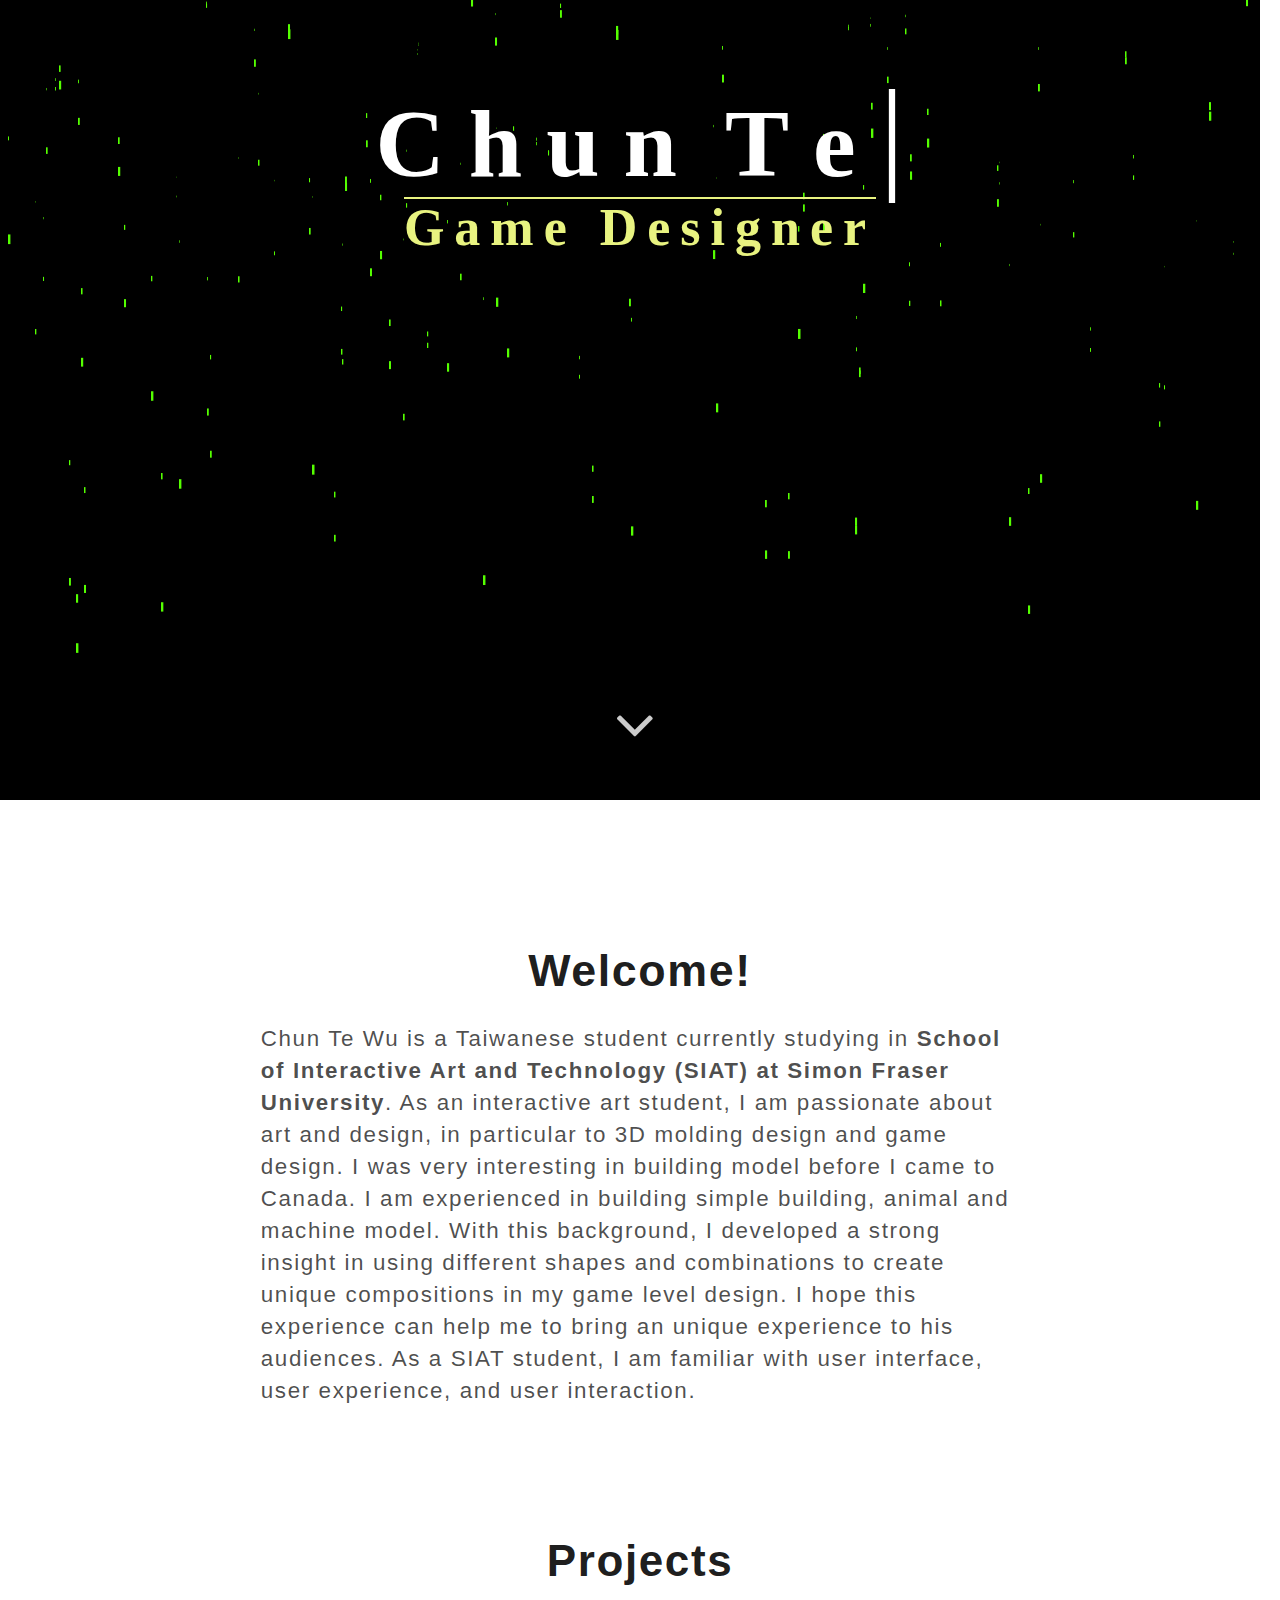
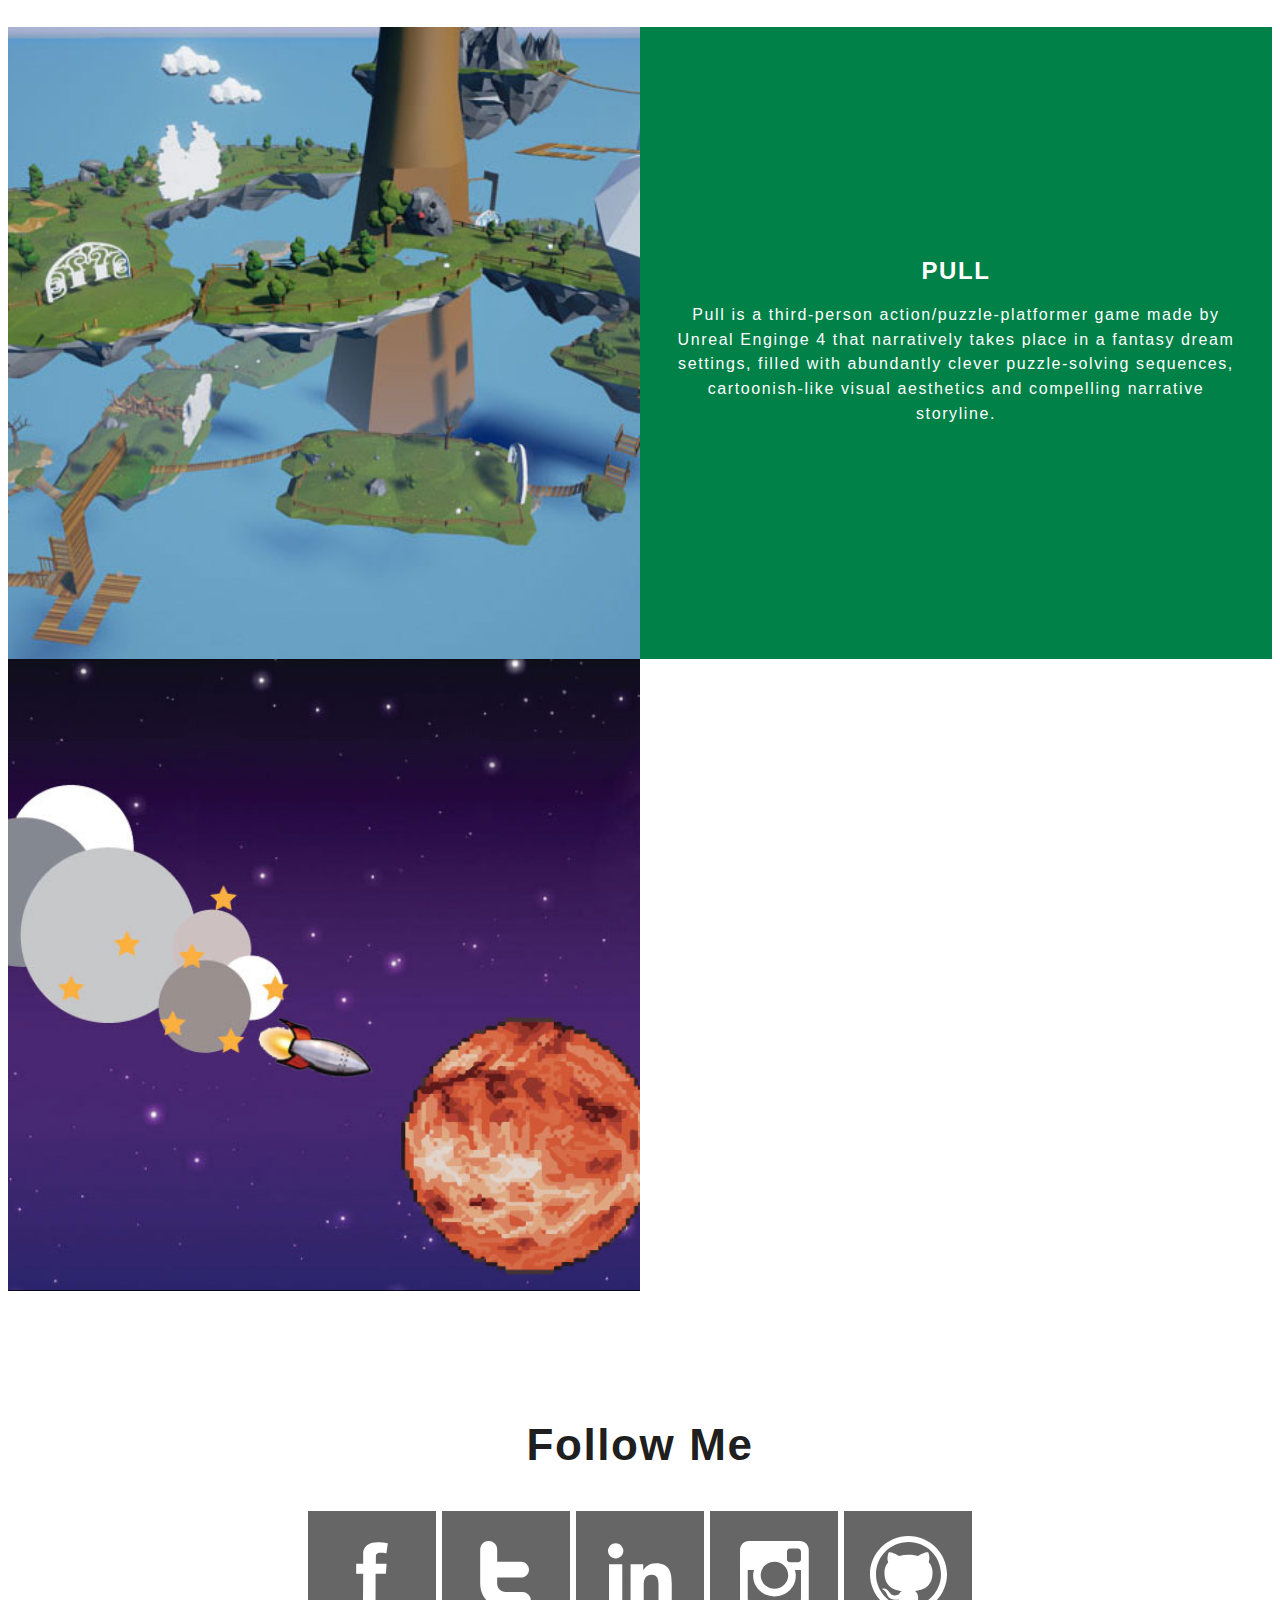
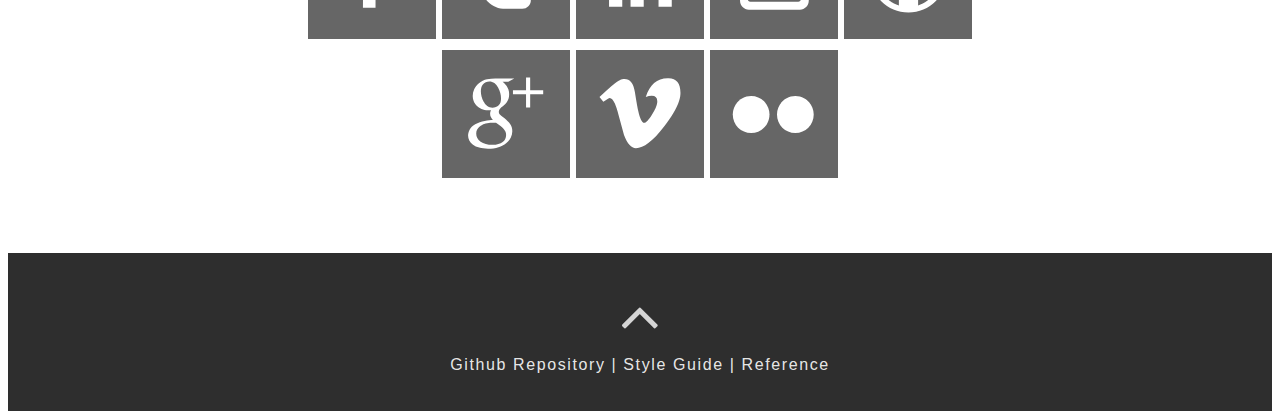
==== commit 5193de5f: "ok" ====
--- a/index.html
+++ b/index.html
@@ -17,6 +17,8 @@
 	<canvas id="canvas"></canvas>
     <script type="text/javascript" src="js/rain.js"></script>
 
+
+<!-- main navigation -->
     <header class="main_h">
 
 	    <div class="row">
@@ -34,6 +36,7 @@
 
 	</header>
 
+<!-- typing effect -->
     <div class="head">
         <div class="typing">
 		      <span>C</span>
@@ -48,6 +51,7 @@
 
     	<h1><span>Game Designer</span></h1>
 
+<!-- 3D box -->
 	    <div id="loader" style="visibility: visible;">
 	      <!-- <div id="loading">LOADING</div> -->
 	      <div id="origin" class="grass cube">
@@ -66,7 +70,7 @@
 	</div>
 
 
-
+<!-- first section -->
   </div>
 
 
@@ -81,14 +85,14 @@
 
 
 
-
+<!-- second section -->
     <div class="grid-10-of-10" id="projects">
     	
     	 <h1>Projects</h1>
     
 
-
-
+<!-- project 1 -->
+<!-- center -->
 	    <div class="section animate" >
 
 	       <div class="middle product_collage">
@@ -102,6 +106,8 @@
 					</li>
 				</ul>
 	       </div>
+
+<!-- left -->
 	       <div class="left title" id="project_pull_text">
 	          <div class="content">
 	             <h2>PULL</h2>
@@ -109,6 +115,8 @@
 	             <!-- <a href="#" class="btn-primary">Learn more</a> -->
 	          </div>
 	       </div>
+
+<!-- right -->
 	       <div class="right tiles">
 	        <img src="img/process1.jpg" alt="pull">
 			<img src="img/process2.jpg" alt="pull">
@@ -117,6 +125,7 @@
 	       </div>
 	    </div>
 
+<!-- project 2 -->
 	    <div class="section">
 	       <div class="middle product_collage">
 	          	<ul id="rig">
@@ -129,6 +138,8 @@
 					</li>
 				</ul>
 	       </div>
+
+<!-- right	       -->
 	       <div class="right title" id="project_space_text">
 	          <div class="content">
 	             <h2>Space Traveller</h2>
@@ -136,17 +147,18 @@
 	          </div>
 	       </div>
 	       
+<!-- left -->
 	       <div class="left tiles">
 	        <img src="img/space_index1.jpg" alt="space">
 			<img src="img/space_index2.jpg" alt="space">
 			<img src="img/space_index3.jpg" alt="space">
 			<img src="img/space_index4.jpg" alt="space">
-	       </div>
-	       
+	       </div>     
 	    </div>
-
     </div>
 
+
+<!-- section 3 -->
 	<div class="grid-col-10of10">
 		<div class="grid-contact" id="contact">
 	    	<h1>Follow Me</h1>
@@ -165,6 +177,7 @@
 
 	</div>
 
+<!-- footer -->
     <div class="footer">
 	    <a href="#"><i class="fa fa-angle-up animated bounce"></i></a>
 	    <div>
@@ -174,17 +187,6 @@
 	    </div>
 	    
     </div>
-
-
-
-	
-
-
-
-
-
 </body>
-
-
 </html>
 
